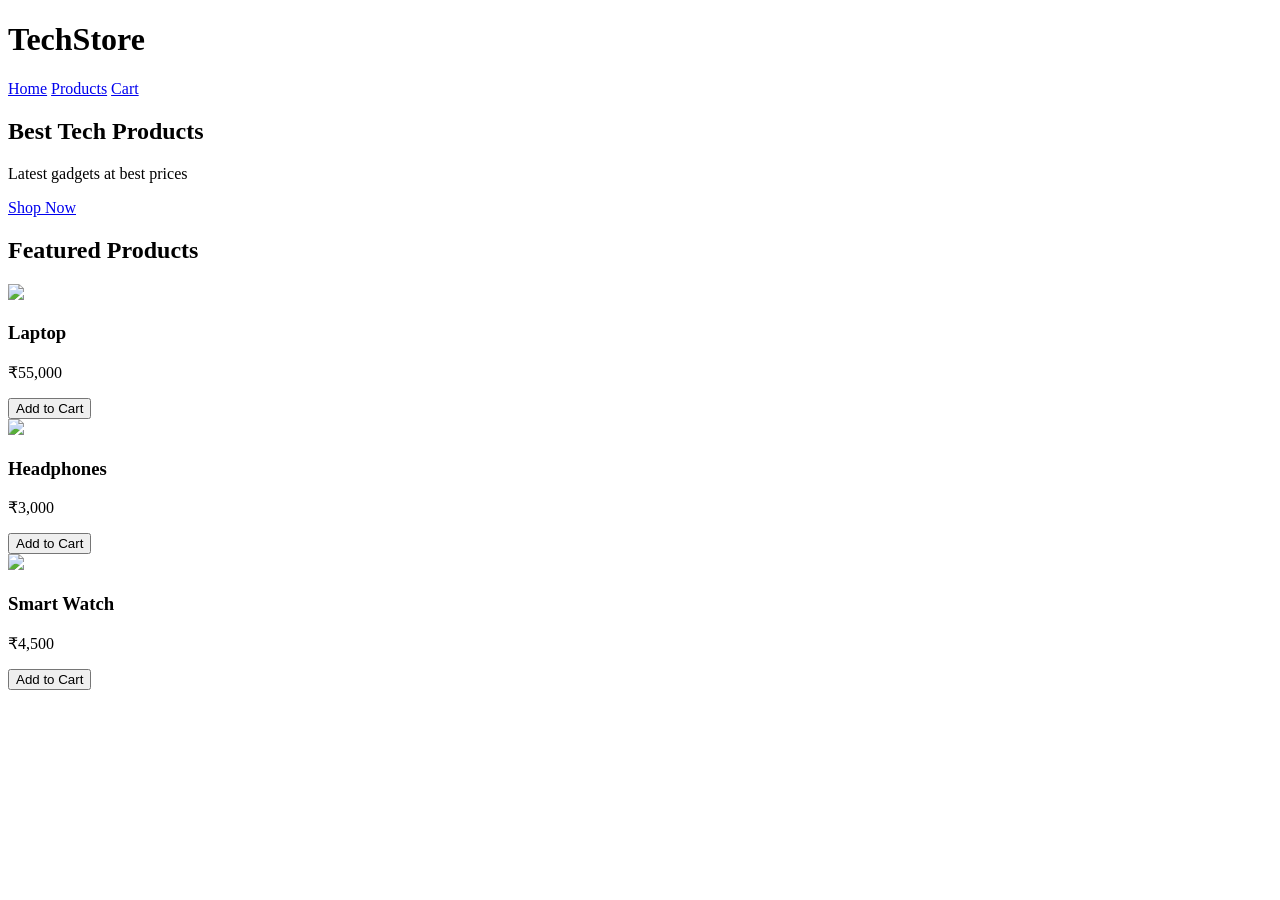
==== index.html @ 3a35f3f6 "Update store name and product buttons in index.html" ====
<!DOCTYPE html>
<html>
<head>
<title>TechStore</title>
<link rel="stylesheet" href="css/style.css">
</head>

<body>

<header>
<h1>TechStore</h1>

<nav>
<a href="index.html">Home</a>
<a href="products.html">Products</a>
<a href="cart.html">Cart</a>
</nav>
</header>

<section class="hero">
<h2>Best Tech Products</h2>
<p>Latest gadgets at best prices</p>
<a href="products.html" class="btn">Shop Now</a>
</section>

<section class="featured">

<h2>Featured Products</h2>

<div class="product-grid">

<div class="product">
<img src="images/laptop.jpg">
<h3>Laptop</h3>
<p>₹55,000</p>
<button onclick="addToCart(1)">Add to Cart</button>
</div>

<div class="product">
<img src="images/headphones.jpg">
<h3>Headphones</h3>
<p>₹3,000</p>
<button onclick="addToCart(2)">Add to Cart</button>
</div>

<div class="product">
<img src="images/watch.jpg">
<h3>Smart Watch</h3>
<p>₹4,500</p>
<button onclick="addToCart(3)">Add to Cart</button>
</div>

</div>

</section>

<script src="js/products.js"></script>
<script src="js/cart.js"></script>

</body>
</html>
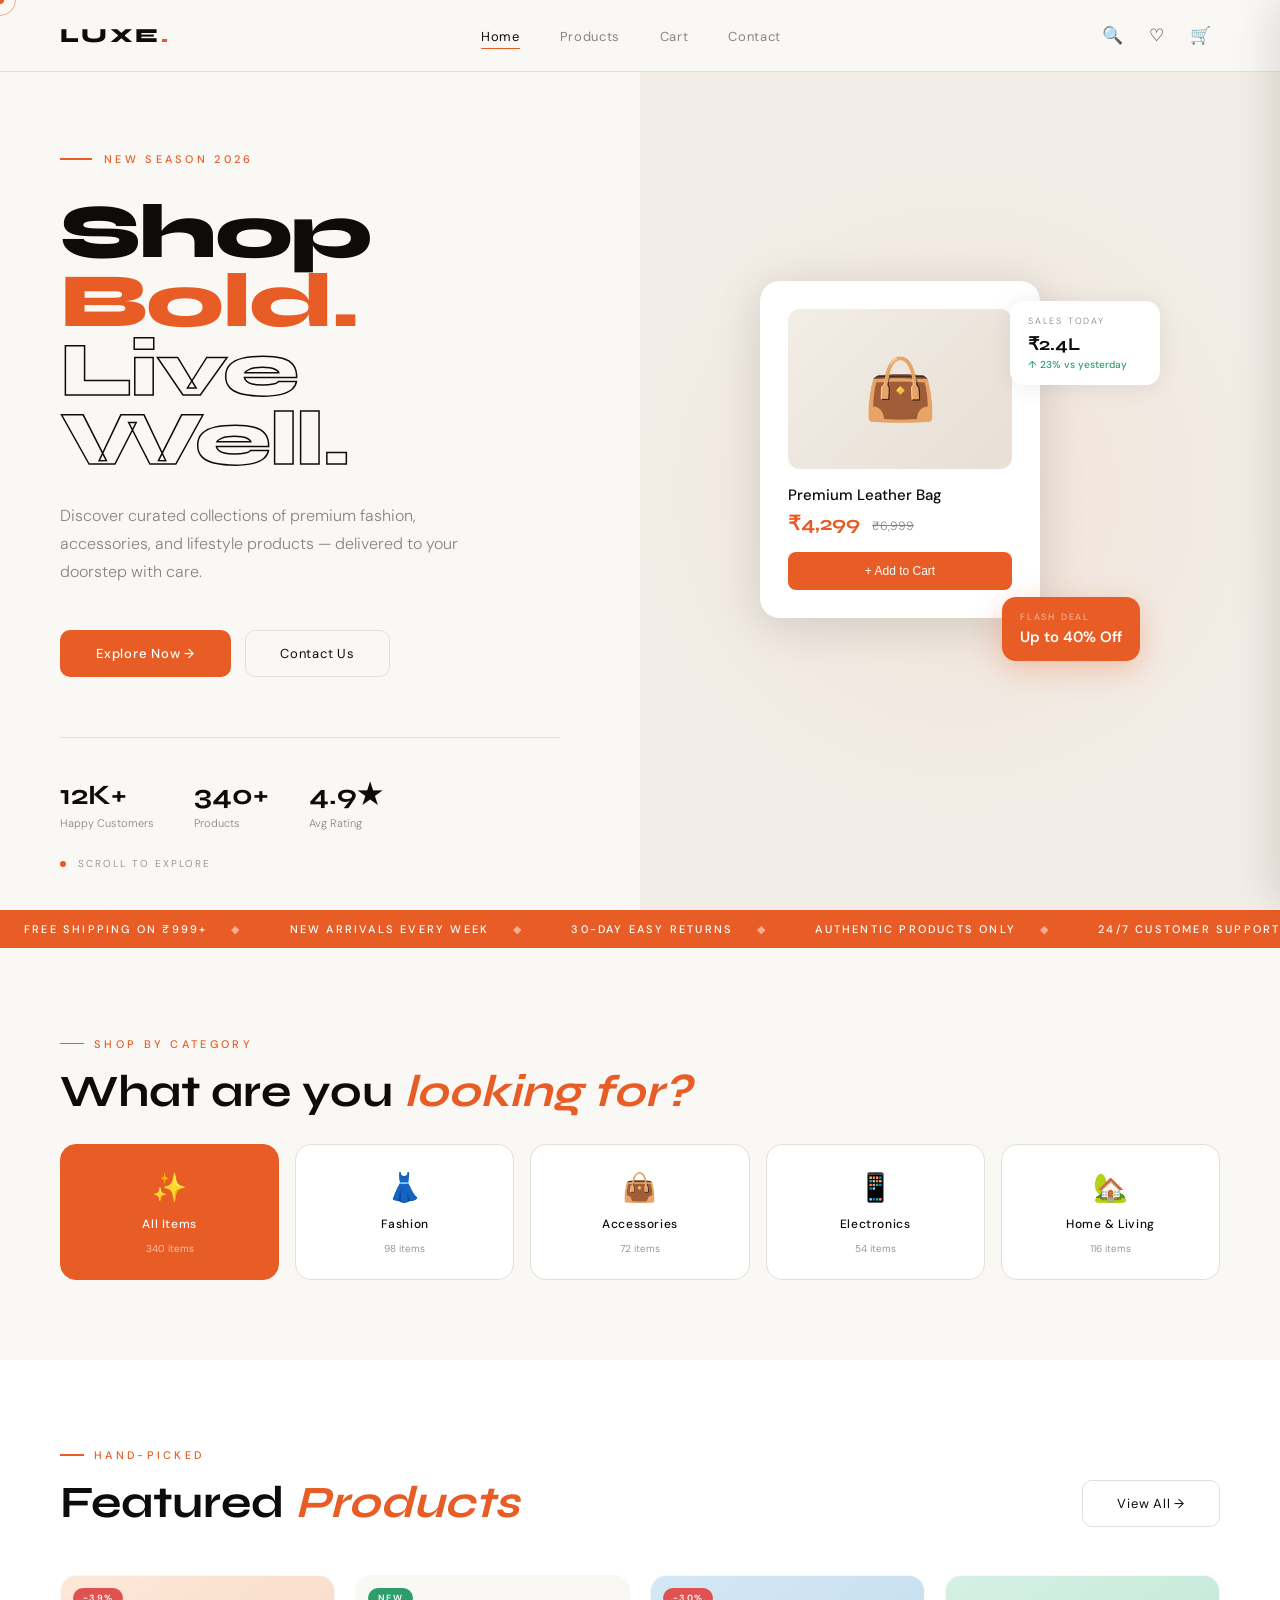
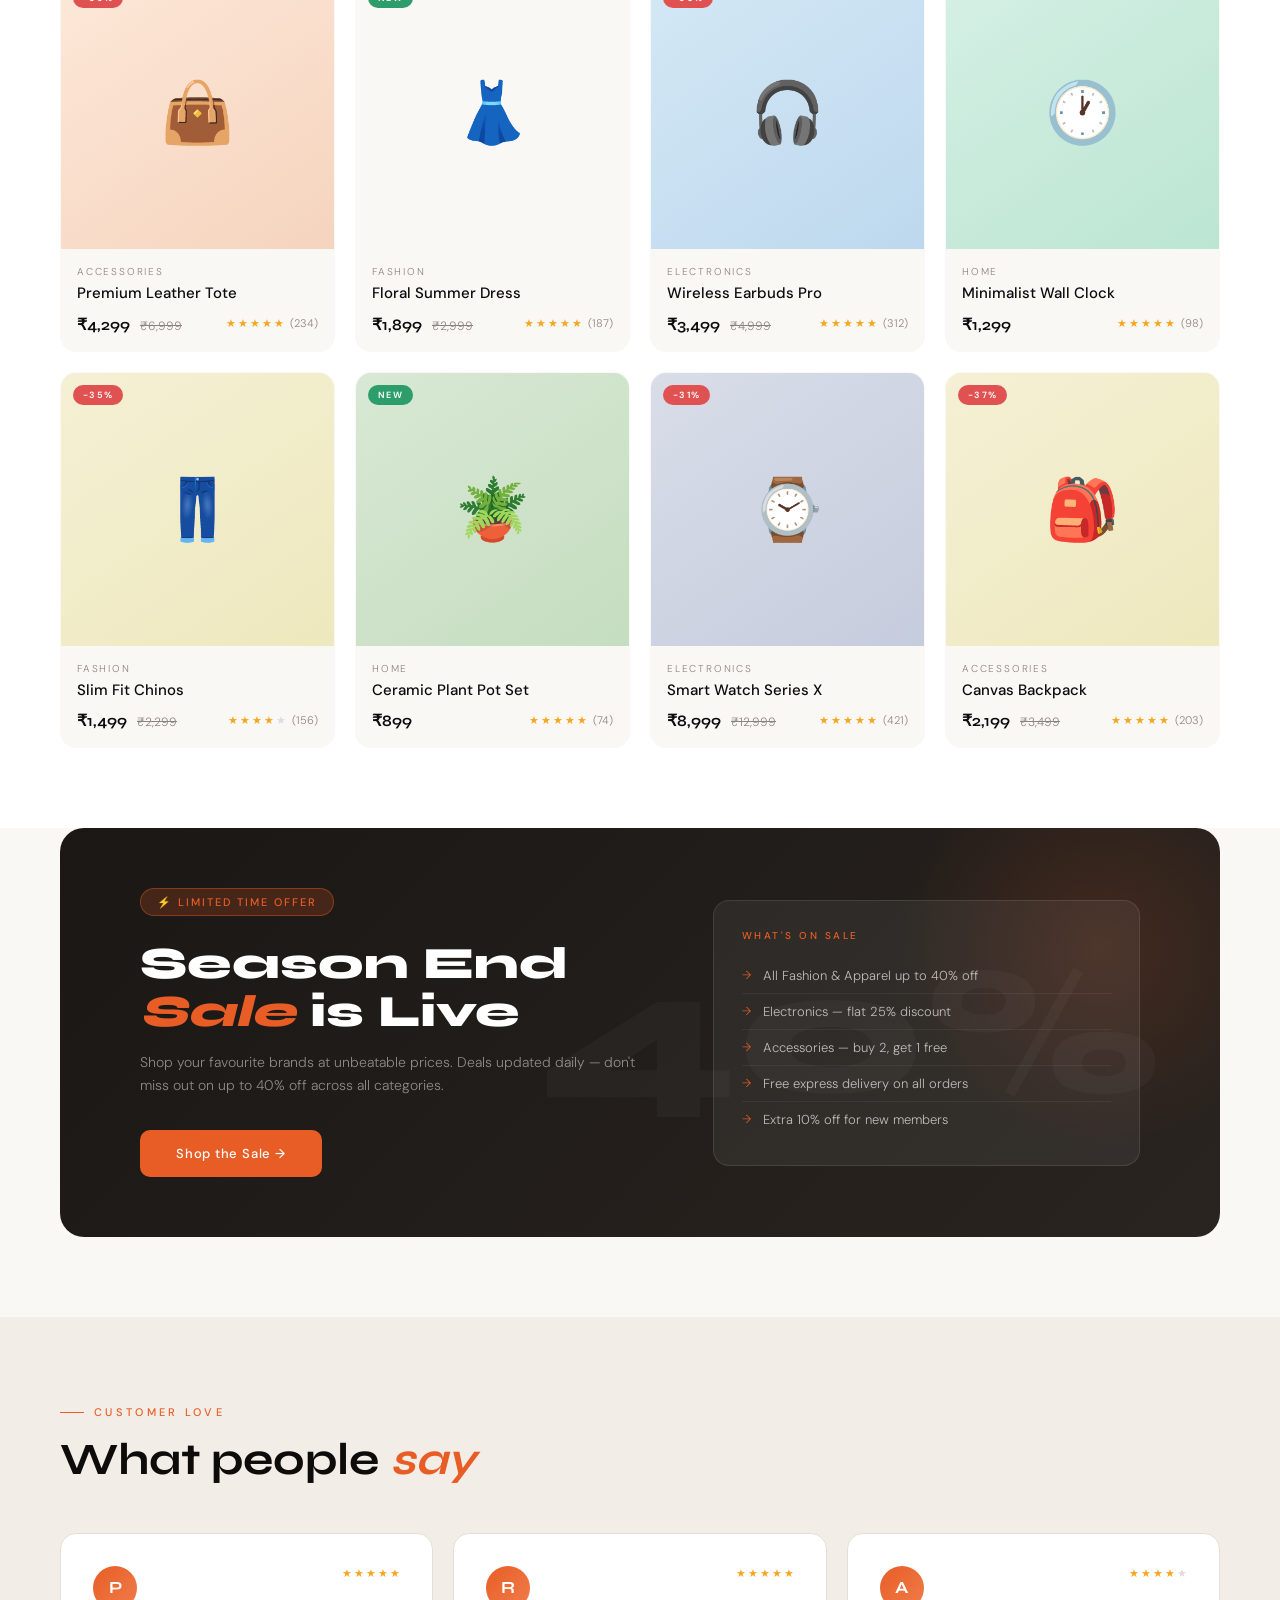
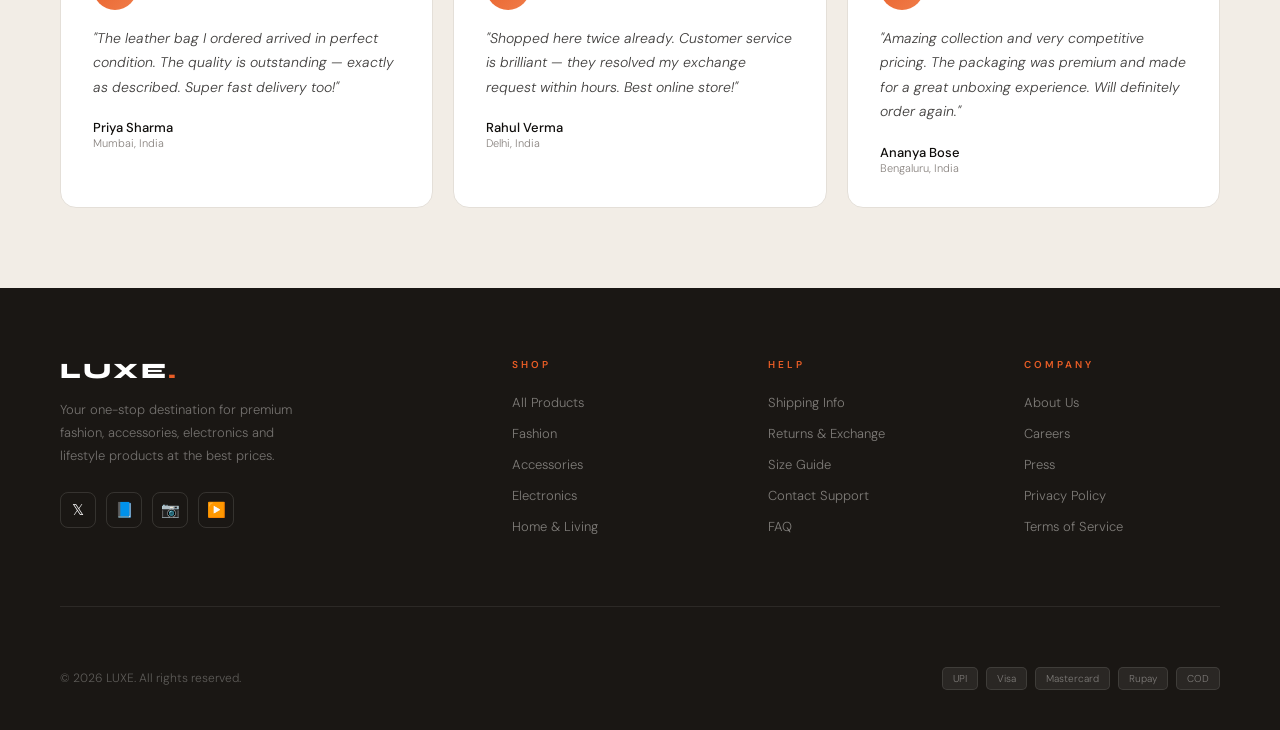
==== commit dcd3af69: "Update print statement from 'Hello' to 'Goodbye'" ====
--- a/index.html
+++ b/index.html
@@ -1,61 +1,1476 @@
 <!DOCTYPE html>
-<html>
+<html lang="en">
 <head>
-<title>TechStore</title>
-<link rel="stylesheet" href="css/style.css">
+<meta charset="UTF-8"/>
+<meta name="viewport" content="width=device-width,initial-scale=1.0"/>
+<title>LUXE STORE</title>
+<link href="https://fonts.googleapis.com/css2?family=Syne:wght@400;600;700;800&family=DM+Sans:ital,wght@0,300;0,400;0,500;1,300&display=swap" rel="stylesheet"/>
+<style>
+/* ════════════════════════════════════════
+   ROOT & RESET
+════════════════════════════════════════ */
+*,*::before,*::after{box-sizing:border-box;margin:0;padding:0}
+:root{
+  --ink:#0e0c0a;
+  --paper:#faf8f5;
+  --warm:#f2ede6;
+  --accent:#e85d26;
+  --accent2:#f07d4a;
+  --muted:#8a8480;
+  --border:#e4dfd8;
+  --white:#ffffff;
+  --dark:#1a1714;
+  --success:#2d9e6b;
+  --card:#ffffff;
+  --shadow:0 2px 24px rgba(14,12,10,.08);
+  --shadow-lg:0 8px 48px rgba(14,12,10,.14);
+}
+html{scroll-behavior:smooth}
+body{background:var(--paper);color:var(--ink);font-family:'DM Sans',sans-serif;font-weight:300;overflow-x:hidden;cursor:none;min-height:100vh}
+
+/* ── CURSOR ── */
+#cur,#curR{position:fixed;border-radius:50%;pointer-events:none;z-index:9999;transform:translate(-50%,-50%);transition:transform .1s}
+#cur{width:8px;height:8px;background:var(--accent)}
+#curR{width:32px;height:32px;border:1.5px solid rgba(232,93,38,.5);transition:all .18s ease}
+body:has(a:hover) #curR,body:has(button:hover) #curR,body:has(label:hover) #curR{transform:translate(-50%,-50%) scale(2);border-color:var(--accent);background:rgba(232,93,38,.06)}
+
+/* ── PAGE SYSTEM ── */
+.page{display:none;animation:pageIn .45s cubic-bezier(.23,1,.32,1)}
+.page.active{display:block}
+@keyframes pageIn{from{opacity:0;transform:translateY(18px)}to{opacity:1;transform:translateY(0)}}
+
+/* ════════════════════════════════════════
+   NAVIGATION
+════════════════════════════════════════ */
+nav{
+  position:fixed;top:0;left:0;right:0;z-index:500;height:72px;
+  display:flex;align-items:center;justify-content:space-between;
+  padding:0 60px;background:rgba(250,248,245,.92);
+  backdrop-filter:blur(20px);-webkit-backdrop-filter:blur(20px);
+  border-bottom:1px solid var(--border);transition:all .3s;
+}
+nav.solid{background:rgba(250,248,245,.99);box-shadow:var(--shadow)}
+.nav-logo{font-family:'Syne',sans-serif;font-size:20px;font-weight:800;letter-spacing:.12em;color:var(--ink);cursor:none;text-decoration:none}
+.nav-logo span{color:var(--accent)}
+.nav-links{display:flex;gap:0;list-style:none}
+.nav-links a{
+  padding:8px 20px;font-size:13px;font-weight:400;letter-spacing:.05em;
+  color:var(--muted);text-decoration:none;cursor:none;
+  transition:color .25s;position:relative;
+}
+.nav-links a::after{content:'';position:absolute;bottom:4px;left:20px;right:20px;height:1.5px;background:var(--accent);transform:scaleX(0);transform-origin:left;transition:transform .25s}
+.nav-links a:hover,.nav-links a.active{color:var(--ink)}
+.nav-links a:hover::after,.nav-links a.active::after{transform:scaleX(1)}
+.nav-right{display:flex;align-items:center;gap:4px}
+.icon-btn{background:none;border:none;cursor:none;width:40px;height:40px;border-radius:10px;display:flex;align-items:center;justify-content:center;font-size:17px;color:var(--ink);transition:background .2s;position:relative}
+.icon-btn:hover{background:var(--warm)}
+.cart-dot{position:absolute;top:6px;right:6px;width:8px;height:8px;background:var(--accent);border-radius:50%;font-size:0;transition:transform .3s}
+.cart-dot.has-items{transform:scale(1)}
+.cart-dot:not(.has-items){transform:scale(0)}
+
+/* ════════════════════════════════════════
+   CART SIDEBAR
+════════════════════════════════════════ */
+.cart-veil{position:fixed;inset:0;background:rgba(14,12,10,.5);z-index:600;opacity:0;pointer-events:none;transition:opacity .35s;backdrop-filter:blur(3px)}
+.cart-veil.on{opacity:1;pointer-events:all}
+.cart-panel{
+  position:fixed;top:0;right:0;bottom:0;width:420px;
+  background:var(--white);z-index:601;
+  transform:translateX(100%);transition:transform .4s cubic-bezier(.23,1,.32,1);
+  display:flex;flex-direction:column;box-shadow:-8px 0 40px rgba(14,12,10,.12);
+}
+.cart-panel.on{transform:translateX(0)}
+.cart-top{padding:28px 32px;border-bottom:1px solid var(--border);display:flex;justify-content:space-between;align-items:center}
+.cart-title{font-family:'Syne',sans-serif;font-size:18px;font-weight:700}
+.cart-close{background:none;border:none;font-size:20px;cursor:none;color:var(--muted);transition:color .2s;width:36px;height:36px;display:flex;align-items:center;justify-content:center;border-radius:8px}
+.cart-close:hover{color:var(--ink);background:var(--warm)}
+.cart-items{flex:1;overflow-y:auto;padding:24px 32px}
+.cart-empty-state{display:flex;flex-direction:column;align-items:center;justify-content:center;height:200px;color:var(--muted);gap:12px}
+.cart-empty-icon{font-size:40px;opacity:.4}
+.cart-empty-txt{font-size:14px}
+.ci{display:flex;gap:14px;margin-bottom:20px;padding-bottom:20px;border-bottom:1px solid var(--border)}
+.ci:last-child{border-bottom:none}
+.ci-img{width:70px;height:80px;background:var(--warm);border-radius:8px;display:flex;align-items:center;justify-content:center;font-size:26px;flex-shrink:0}
+.ci-body{flex:1;min-width:0}
+.ci-name{font-size:14px;font-weight:500;margin-bottom:4px;white-space:nowrap;overflow:hidden;text-overflow:ellipsis}
+.ci-variant{font-size:11px;color:var(--muted);margin-bottom:10px}
+.ci-row{display:flex;justify-content:space-between;align-items:center}
+.ci-price{font-size:14px;font-weight:600;color:var(--accent)}
+.qty-ctrl{display:flex;align-items:center;gap:0;border:1px solid var(--border);border-radius:6px;overflow:hidden}
+.qty-btn{background:none;border:none;width:28px;height:28px;display:flex;align-items:center;justify-content:center;cursor:none;font-size:14px;color:var(--ink);transition:background .2s}
+.qty-btn:hover{background:var(--warm)}
+.qty-num{font-size:13px;font-weight:500;min-width:24px;text-align:center;padding:0 4px}
+.ci-del{background:none;border:none;cursor:none;font-size:14px;color:var(--muted);transition:color .2s;padding:4px}
+.ci-del:hover{color:#e05252}
+.cart-bot{padding:24px 32px;border-top:1px solid var(--border)}
+.cart-subtotal{display:flex;justify-content:space-between;margin-bottom:8px;font-size:13px;color:var(--muted)}
+.cart-total-row{display:flex;justify-content:space-between;margin-bottom:20px;font-size:16px;font-weight:600}
+.cart-total-row span:last-child{color:var(--accent)}
+.btn-checkout{width:100%;background:var(--accent);color:var(--white);border:none;padding:16px;font-family:'DM Sans',sans-serif;font-size:13px;font-weight:500;letter-spacing:.08em;cursor:none;border-radius:10px;transition:all .3s;display:flex;align-items:center;justify-content:center;gap:8px}
+.btn-checkout:hover{background:#d44e1e;transform:translateY(-2px);box-shadow:0 8px 24px rgba(232,93,38,.3)}
+.btn-continue{width:100%;background:none;border:1px solid var(--border);color:var(--ink);padding:13px;font-family:'DM Sans',sans-serif;font-size:13px;cursor:none;border-radius:10px;transition:all .3s;margin-top:10px}
+.btn-continue:hover{border-color:var(--accent);color:var(--accent)}
+
+/* ════════════════════════════════════════
+   TOAST
+════════════════════════════════════════ */
+.toast{
+  position:fixed;bottom:32px;left:50%;transform:translateX(-50%) translateY(20px);
+  background:var(--dark);color:var(--white);padding:14px 28px;border-radius:100px;
+  font-size:13px;font-weight:400;letter-spacing:.03em;
+  opacity:0;z-index:800;pointer-events:none;transition:all .35s cubic-bezier(.23,1,.32,1);
+  white-space:nowrap;box-shadow:0 8px 30px rgba(14,12,10,.25);display:flex;align-items:center;gap:8px;
+}
+.toast.show{opacity:1;transform:translateX(-50%) translateY(0)}
+.toast-icon{font-size:16px}
+
+/* ════════════════════════════════════════
+   SHARED UTILITIES
+════════════════════════════════════════ */
+.container{max-width:1280px;margin:0 auto;padding:0 60px}
+.btn-primary{display:inline-flex;align-items:center;gap:8px;background:var(--accent);color:var(--white);border:none;padding:15px 36px;font-family:'DM Sans',sans-serif;font-size:13px;font-weight:500;letter-spacing:.06em;cursor:none;border-radius:10px;transition:all .3s;text-decoration:none}
+.btn-primary:hover{background:#d44e1e;transform:translateY(-2px);box-shadow:0 8px 28px rgba(232,93,38,.3)}
+.btn-secondary{display:inline-flex;align-items:center;gap:8px;background:none;border:1.5px solid var(--border);color:var(--ink);padding:14px 34px;font-family:'DM Sans',sans-serif;font-size:13px;font-weight:400;letter-spacing:.06em;cursor:none;border-radius:10px;transition:all .3s;text-decoration:none}
+.btn-secondary:hover{border-color:var(--accent);color:var(--accent)}
+.section-label{display:inline-flex;align-items:center;gap:10px;font-size:11px;letter-spacing:.3em;text-transform:uppercase;color:var(--accent);font-weight:500;margin-bottom:16px}
+.section-label::before{content:'';width:24px;height:1.5px;background:var(--accent)}
+.section-title{font-family:'Syne',sans-serif;font-size:clamp(32px,3.5vw,52px);font-weight:700;line-height:1.1;color:var(--ink)}
+.section-title em{font-style:italic;color:var(--accent)}
+.reveal{opacity:0;transform:translateY(24px);transition:opacity .65s ease,transform .65s ease}
+.reveal.on{opacity:1;transform:translateY(0)}
+.tag{display:inline-block;background:var(--accent);color:var(--white);font-size:9px;font-weight:600;letter-spacing:.15em;text-transform:uppercase;padding:4px 10px;border-radius:100px}
+.tag.sale{background:#e05252}
+.tag.new{background:var(--success)}
+.rating{display:flex;gap:2px;align-items:center}
+.star{font-size:11px;color:#f5a623}
+.star.e{color:#ddd}
+.star-count{font-size:11px;color:var(--muted);margin-left:4px}
+
+/* ════════════════════════════════════════
+   ██  HOME PAGE
+════════════════════════════════════════ */
+/* HERO */
+.hero{
+  min-height:100vh;display:grid;grid-template-columns:1fr 1fr;
+  padding-top:72px;overflow:hidden;position:relative;
+}
+.hero-left{
+  display:flex;flex-direction:column;justify-content:center;
+  padding:80px 80px 80px 60px;background:var(--paper);
+}
+.hero-eyebrow{display:flex;align-items:center;gap:12px;font-size:11px;letter-spacing:.3em;text-transform:uppercase;color:var(--accent);font-weight:500;margin-bottom:32px;animation:fadeUp .7s ease .2s both}
+.hero-eyebrow-line{width:32px;height:1.5px;background:var(--accent)}
+.hero-h1{font-family:'Syne',sans-serif;font-size:clamp(56px,6vw,92px);font-weight:800;line-height:.9;letter-spacing:-.02em;margin-bottom:28px;animation:fadeUp .8s ease .4s both}
+.hero-h1 .outline{-webkit-text-stroke:1.5px var(--ink);color:transparent}
+.hero-h1 .accent{color:var(--accent)}
+.hero-p{font-size:16px;line-height:1.75;color:var(--muted);max-width:420px;margin-bottom:44px;animation:fadeUp .8s ease .6s both}
+.hero-btns{display:flex;gap:14px;animation:fadeUp .8s ease .8s both}
+.hero-stats{display:flex;gap:40px;margin-top:60px;padding-top:40px;border-top:1px solid var(--border);animation:fadeUp .8s ease 1s both}
+.hs-num{font-family:'Syne',sans-serif;font-size:28px;font-weight:700;color:var(--ink)}
+.hs-label{font-size:11px;color:var(--muted);margin-top:4px}
+
+.hero-right{background:var(--warm);position:relative;overflow:hidden;display:flex;align-items:center;justify-content:center}
+.hero-bg-shape{position:absolute;width:700px;height:700px;border-radius:50%;background:radial-gradient(circle,rgba(232,93,38,.07),transparent 65%);top:50%;left:50%;transform:translate(-50%,-50%)}
+.hero-product-display{position:relative;width:440px;height:500px}
+.hero-main-card{
+  position:absolute;top:40px;left:20px;width:280px;
+  background:var(--white);border-radius:20px;padding:28px;
+  box-shadow:var(--shadow-lg);animation:heroCardIn .9s ease .3s both;
+}
+@keyframes heroCardIn{from{opacity:0;transform:translateY(30px) rotate(-3deg)}to{opacity:1;transform:translateY(0) rotate(0deg)}}
+.hero-card-img{width:100%;height:160px;background:linear-gradient(135deg,#f2ede6,#e8dfd5);border-radius:12px;display:flex;align-items:center;justify-content:center;font-size:60px;margin-bottom:16px}
+.hero-card-name{font-size:15px;font-weight:500;margin-bottom:6px}
+.hero-card-price{font-size:20px;font-weight:700;color:var(--accent);font-family:'Syne',sans-serif}
+.hero-card-old{font-size:12px;color:var(--muted);text-decoration:line-through;margin-left:8px}
+.hero-add-btn{width:100%;margin-top:16px;background:var(--accent);color:var(--white);border:none;padding:12px;border-radius:8px;font-size:12px;font-weight:500;cursor:none;transition:all .3s}
+.hero-add-btn:hover{background:#d44e1e}
+.hero-float-1{
+  position:absolute;right:20px;top:60px;
+  background:var(--white);border-radius:14px;padding:14px 18px;
+  box-shadow:var(--shadow);min-width:150px;
+  animation:heroFloat1In .9s ease .6s both;
+}
+@keyframes heroFloat1In{from{opacity:0;transform:translateX(20px)}to{opacity:1;transform:translateX(0)}}
+.hf-label{font-size:9px;letter-spacing:.2em;text-transform:uppercase;color:var(--muted);margin-bottom:6px}
+.hf-val{font-family:'Syne',sans-serif;font-size:18px;font-weight:700;color:var(--ink)}
+.hf-sub{font-size:10px;color:var(--success);margin-top:3px;font-weight:500}
+.hero-float-2{
+  position:absolute;right:40px;bottom:80px;
+  background:var(--accent);border-radius:14px;padding:14px 18px;
+  box-shadow:0 8px 30px rgba(232,93,38,.3);
+  animation:heroFloat2In .9s ease .9s both;
+}
+@keyframes heroFloat2In{from{opacity:0;transform:translateY(20px)}to{opacity:1;transform:translateY(0)}}
+.hf2-label{font-size:9px;letter-spacing:.2em;text-transform:uppercase;color:rgba(255,255,255,.7);margin-bottom:4px}
+.hf2-val{font-size:15px;font-weight:600;color:var(--white)}
+.hero-scroll-hint{position:absolute;bottom:40px;left:60px;display:flex;align-items:center;gap:12px;font-size:10px;letter-spacing:.2em;text-transform:uppercase;color:var(--muted);animation:fadeUp .8s ease 1.2s both}
+.scroll-dot{width:6px;height:6px;background:var(--accent);border-radius:50%;animation:blink 1.6s ease infinite}
+@keyframes blink{0%,100%{opacity:1}50%{opacity:.3}}
+@keyframes fadeUp{from{opacity:0;transform:translateY(20px)}to{opacity:1;transform:translateY(0)}}
+
+/* TICKER */
+.ticker-bar{background:var(--accent);color:var(--white);padding:12px 0;overflow:hidden}
+.ticker-inner{display:flex;animation:tickerMove 20s linear infinite;white-space:nowrap}
+.ticker-item{display:flex;align-items:center;gap:24px;padding:0 24px;font-size:11px;letter-spacing:.2em;text-transform:uppercase;font-weight:500;flex-shrink:0}
+.ticker-sep{opacity:.5}
+@keyframes tickerMove{from{transform:translateX(0)}to{transform:translateX(-50%)}}
+
+/* CATEGORIES STRIP */
+.cats-section{padding:80px 0}
+.cats-scroll{display:grid;grid-template-columns:repeat(5,1fr);gap:16px;padding:0 60px}
+.cat-pill{
+  background:var(--white);border:1px solid var(--border);border-radius:16px;
+  padding:24px 20px;text-align:center;cursor:none;transition:all .3s;
+  display:flex;flex-direction:column;align-items:center;gap:10px;
+}
+.cat-pill:hover{border-color:var(--accent);box-shadow:var(--shadow);transform:translateY(-4px)}
+.cat-pill.active{background:var(--accent);border-color:var(--accent);color:var(--white)}
+.cat-icon{font-size:28px}
+.cat-name{font-size:12px;font-weight:500;letter-spacing:.05em}
+.cat-count{font-size:10px;color:var(--muted)}
+.cat-pill.active .cat-count{color:rgba(255,255,255,.75)}
+
+/* FEATURED PRODUCTS */
+.products-section{padding:80px 60px;background:var(--white)}
+.products-header{display:flex;justify-content:space-between;align-items:flex-end;margin-bottom:48px}
+.product-grid{display:grid;grid-template-columns:repeat(4,1fr);gap:20px}
+.prod-card{
+  background:var(--paper);border-radius:16px;overflow:hidden;
+  transition:all .35s cubic-bezier(.23,1,.32,1);cursor:none;
+  border:1px solid transparent;
+}
+.prod-card:hover{transform:translateY(-6px);box-shadow:var(--shadow-lg);border-color:var(--border)}
+.prod-img{position:relative;padding-top:100%;overflow:hidden}
+.prod-img-bg{position:absolute;inset:0;display:flex;align-items:center;justify-content:center;font-size:60px;transition:transform .5s ease}
+.prod-card:hover .prod-img-bg{transform:scale(1.06)}
+.bg-peach{background:linear-gradient(145deg,#fde8d8,#f5d4be)}
+.bg-mint{background:linear-gradient(145deg,#d4f0e4,#bce5d2)}
+.bg-sky{background:linear-gradient(145deg,#d4e8f5,#bdd8ee)}
+.bg-lav{background:linear-gradient(145deg,#e8d4f5,#d8beed)}
+.bg-sun{background:linear-gradient(145deg,#f5f0d4,#eee8be)}
+.bg-rose{background:linear-gradient(145deg,#f5d4d4,#eebeb)}
+.bg-sage{background:linear-gradient(145deg,#d8e8d4,#c5ddc0)}
+.bg-slate{background:linear-gradient(145deg,#d8dde8,#c5ccdd)}
+.prod-badges{position:absolute;top:12px;left:12px;display:flex;flex-direction:column;gap:6px}
+.prod-actions{position:absolute;top:12px;right:12px;display:flex;flex-direction:column;gap:8px;opacity:0;transform:translateX(8px);transition:all .3s}
+.prod-card:hover .prod-actions{opacity:1;transform:translateX(0)}
+.prod-action-btn{width:34px;height:34px;background:var(--white);border:none;border-radius:8px;display:flex;align-items:center;justify-content:center;font-size:14px;cursor:none;transition:all .2s;box-shadow:var(--shadow)}
+.prod-action-btn:hover{background:var(--accent);color:var(--white)}
+.prod-info{padding:16px}
+.prod-cat{font-size:10px;letter-spacing:.18em;text-transform:uppercase;color:var(--muted);margin-bottom:6px}
+.prod-name{font-size:15px;font-weight:500;margin-bottom:10px;line-height:1.3}
+.prod-bottom{display:flex;justify-content:space-between;align-items:center}
+.prod-price-block .price{font-size:16px;font-weight:600;color:var(--ink);font-family:'Syne',sans-serif}
+.prod-price-block .old-price{font-size:12px;color:var(--muted);text-decoration:line-through;margin-left:6px}
+.add-cart-btn{background:var(--ink);color:var(--white);border:none;width:34px;height:34px;border-radius:8px;font-size:16px;cursor:none;transition:all .3s;display:flex;align-items:center;justify-content:center}
+.add-cart-btn:hover{background:var(--accent);transform:scale(1.1)}
+
+/* PROMO BANNER */
+.promo-banner{
+  margin:0 60px 80px;border-radius:24px;
+  background:linear-gradient(135deg,var(--dark) 0%,#2a2420 100%);
+  padding:60px 80px;display:grid;grid-template-columns:1.2fr 1fr;gap:60px;align-items:center;
+  position:relative;overflow:hidden;
+}
+.promo-banner::before{content:'';position:absolute;right:-80px;top:-80px;width:400px;height:400px;border-radius:50%;background:radial-gradient(circle,rgba(232,93,38,.15),transparent 70%)}
+.promo-left{position:relative;z-index:2}
+.promo-chip{display:inline-flex;align-items:center;gap:8px;background:rgba(232,93,38,.2);border:1px solid rgba(232,93,38,.4);border-radius:100px;padding:6px 16px;font-size:11px;letter-spacing:.18em;text-transform:uppercase;color:var(--accent);font-weight:500;margin-bottom:24px}
+.promo-h2{font-family:'Syne',sans-serif;font-size:clamp(32px,3.5vw,52px);font-weight:800;line-height:1.05;color:var(--white);margin-bottom:16px}
+.promo-h2 em{font-style:italic;color:var(--accent)}
+.promo-p{font-size:14px;color:rgba(250,248,245,.5);line-height:1.7;margin-bottom:32px}
+.promo-right{position:relative;z-index:2}
+.promo-offer-box{background:rgba(250,248,245,.06);border:1px solid rgba(250,248,245,.1);border-radius:16px;padding:28px}
+.promo-offer-title{font-size:10px;letter-spacing:.25em;text-transform:uppercase;color:var(--accent);margin-bottom:16px;font-weight:500}
+.promo-offer-list{list-style:none}
+.promo-offer-list li{display:flex;align-items:center;gap:12px;font-size:13px;color:rgba(250,248,245,.7);padding:9px 0;border-bottom:1px solid rgba(250,248,245,.06)}
+.promo-offer-list li:last-child{border-bottom:none}
+.promo-offer-list li::before{content:'→';color:var(--accent);font-size:12px}
+.promo-num{position:absolute;right:60px;top:50%;transform:translateY(-50%);font-family:'Syne',sans-serif;font-size:180px;font-weight:800;color:rgba(250,248,245,.03);line-height:1;pointer-events:none}
+
+/* TESTIMONIALS */
+.testi-section{padding:80px 60px;background:var(--warm)}
+.testi-grid{display:grid;grid-template-columns:repeat(3,1fr);gap:20px;margin-top:48px}
+.testi-card{background:var(--white);border-radius:16px;padding:32px;border:1px solid var(--border)}
+.testi-top{display:flex;justify-content:space-between;align-items:flex-start;margin-bottom:16px}
+.testi-av{width:44px;height:44px;border-radius:50%;background:linear-gradient(135deg,var(--accent),var(--accent2));display:flex;align-items:center;justify-content:center;font-family:'Syne',sans-serif;font-size:17px;font-weight:700;color:var(--white)}
+.testi-text{font-size:14px;line-height:1.75;color:var(--ink);font-style:italic;margin-bottom:20px;opacity:.8}
+.testi-author{font-size:13px;font-weight:500}
+.testi-loc{font-size:11px;color:var(--muted)}
+
+/* ════════════════════════════════════════
+   ██  PRODUCTS PAGE
+════════════════════════════════════════ */
+.products-page{padding-top:72px;min-height:100vh}
+.products-page-hero{background:var(--dark);padding:60px 60px 50px;color:var(--white)}
+.products-page-hero h1{font-family:'Syne',sans-serif;font-size:clamp(36px,4vw,60px);font-weight:800;margin-bottom:12px}
+.products-page-hero p{font-size:15px;color:rgba(250,248,245,.5);max-width:500px}
+.products-layout{display:grid;grid-template-columns:260px 1fr;gap:32px;padding:40px 60px 80px;align-items:start}
+
+/* FILTER SIDEBAR */
+.filter-sidebar{background:var(--white);border-radius:16px;padding:28px;border:1px solid var(--border);position:sticky;top:90px}
+.filter-title{font-family:'Syne',sans-serif;font-size:16px;font-weight:700;margin-bottom:24px;display:flex;justify-content:space-between;align-items:center}
+.filter-clear{font-size:11px;color:var(--accent);cursor:none;background:none;border:none;font-family:'DM Sans',sans-serif;font-weight:500;letter-spacing:.05em}
+.filter-group{margin-bottom:28px}
+.filter-group-title{font-size:11px;letter-spacing:.2em;text-transform:uppercase;color:var(--muted);font-weight:500;margin-bottom:14px}
+.filter-option{display:flex;align-items:center;gap:10px;margin-bottom:10px;cursor:none}
+.filter-option input[type=checkbox]{width:16px;height:16px;accent-color:var(--accent);cursor:none}
+.filter-option label{font-size:13px;cursor:none;transition:color .2s}
+.filter-option:hover label{color:var(--accent)}
+.price-range{width:100%;accent-color:var(--accent);cursor:none}
+.price-labels{display:flex;justify-content:space-between;font-size:12px;color:var(--muted);margin-top:8px}
+.sort-select{width:100%;padding:10px 14px;border:1px solid var(--border);border-radius:8px;font-family:'DM Sans',sans-serif;font-size:13px;background:var(--paper);color:var(--ink);cursor:none;outline:none;transition:border-color .2s}
+.sort-select:focus{border-color:var(--accent)}
+.color-swatches{display:flex;flex-wrap:wrap;gap:8px}
+.swatch{width:24px;height:24px;border-radius:50%;cursor:none;border:2px solid transparent;transition:all .2s}
+.swatch:hover,.swatch.active{border-color:var(--ink);transform:scale(1.15)}
+
+/* PRODUCTS MAIN */
+.products-toolbar{display:flex;justify-content:space-between;align-items:center;margin-bottom:24px}
+.products-count{font-size:13px;color:var(--muted)}
+.view-toggle{display:flex;gap:4px}
+.view-btn{background:none;border:1px solid var(--border);padding:8px 12px;border-radius:7px;cursor:none;font-size:14px;transition:all .2s}
+.view-btn.active,.view-btn:hover{background:var(--accent);border-color:var(--accent);color:var(--white)}
+.all-products-grid{display:grid;grid-template-columns:repeat(3,1fr);gap:20px}
+.all-products-grid.list-view{grid-template-columns:1fr}
+.all-products-grid.list-view .prod-card{display:grid;grid-template-columns:200px 1fr}
+.all-products-grid.list-view .prod-img{padding-top:0;height:200px}
+.all-products-grid.list-view .prod-info{padding:20px 24px;display:flex;flex-direction:column;justify-content:center}
+.all-products-grid.list-view .prod-name{font-size:18px}
+.pagination{display:flex;gap:8px;justify-content:center;margin-top:40px;align-items:center}
+.page-btn{width:36px;height:36px;border:1px solid var(--border);background:none;border-radius:8px;cursor:none;font-size:13px;transition:all .2s;display:flex;align-items:center;justify-content:center}
+.page-btn.active,.page-btn:hover{background:var(--accent);border-color:var(--accent);color:var(--white)}
+
+/* ════════════════════════════════════════
+   ██  PRODUCT DETAIL PAGE
+════════════════════════════════════════ */
+.detail-page{padding-top:72px;min-height:100vh;padding-bottom:80px}
+.breadcrumb{display:flex;align-items:center;gap:8px;padding:24px 60px;font-size:12px;color:var(--muted)}
+.breadcrumb a{color:var(--muted);text-decoration:none;cursor:none;transition:color .2s}
+.breadcrumb a:hover{color:var(--accent)}
+.breadcrumb-sep{color:var(--border)}
+.detail-grid{display:grid;grid-template-columns:1fr 1fr;gap:60px;padding:0 60px;align-items:start}
+.detail-images{position:sticky;top:90px}
+.detail-main-img{background:var(--warm);border-radius:20px;height:480px;display:flex;align-items:center;justify-content:center;font-size:100px;margin-bottom:16px;transition:background .3s}
+.detail-thumbs{display:grid;grid-template-columns:repeat(4,1fr);gap:10px}
+.detail-thumb{background:var(--warm);border-radius:10px;height:80px;display:flex;align-items:center;justify-content:center;font-size:28px;cursor:none;border:2px solid transparent;transition:all .2s}
+.detail-thumb.active,.detail-thumb:hover{border-color:var(--accent)}
+.detail-info{}
+.detail-badges{display:flex;gap:8px;margin-bottom:16px}
+.detail-name{font-family:'Syne',sans-serif;font-size:clamp(28px,3vw,40px);font-weight:700;line-height:1.15;margin-bottom:12px}
+.detail-rating-row{display:flex;align-items:center;gap:16px;margin-bottom:20px;padding-bottom:20px;border-bottom:1px solid var(--border)}
+.review-count{font-size:13px;color:var(--muted)}
+.in-stock{display:flex;align-items:center;gap:6px;font-size:12px;color:var(--success);font-weight:500}
+.stock-dot{width:6px;height:6px;background:var(--success);border-radius:50%}
+.detail-price-block{margin-bottom:24px}
+.detail-price{font-family:'Syne',sans-serif;font-size:36px;font-weight:700;color:var(--ink)}
+.detail-old-price{font-size:16px;color:var(--muted);text-decoration:line-through;margin-left:10px}
+.detail-discount{display:inline-block;background:rgba(232,93,38,.12);color:var(--accent);font-size:13px;font-weight:600;padding:4px 10px;border-radius:100px;margin-left:10px}
+.detail-desc{font-size:14px;line-height:1.8;color:var(--muted);margin-bottom:28px}
+.option-group{margin-bottom:20px}
+.option-label{font-size:12px;font-weight:500;letter-spacing:.1em;text-transform:uppercase;margin-bottom:12px;color:var(--ink)}
+.size-options{display:flex;gap:8px;flex-wrap:wrap}
+.size-opt{width:44px;height:44px;border:1.5px solid var(--border);border-radius:8px;display:flex;align-items:center;justify-content:center;font-size:13px;cursor:none;transition:all .2s;background:none;font-family:'DM Sans',sans-serif}
+.size-opt:hover,.size-opt.active{border-color:var(--accent);background:var(--accent);color:var(--white)}
+.size-opt.unavail{opacity:.3;text-decoration:line-through;cursor:not-allowed}
+.qty-selector{display:flex;align-items:center;gap:0;border:1.5px solid var(--border);border-radius:10px;overflow:hidden;width:fit-content}
+.qs-btn{background:none;border:none;width:44px;height:44px;display:flex;align-items:center;justify-content:center;cursor:none;font-size:18px;transition:background .2s;color:var(--ink)}
+.qs-btn:hover{background:var(--warm)}
+.qs-val{font-size:15px;font-weight:500;min-width:40px;text-align:center}
+.detail-actions{display:flex;gap:12px;margin-top:28px}
+.btn-add-to-cart{flex:1;background:var(--accent);color:var(--white);border:none;padding:17px 28px;border-radius:10px;font-family:'DM Sans',sans-serif;font-size:14px;font-weight:500;cursor:none;transition:all .3s;display:flex;align-items:center;justify-content:center;gap:8px}
+.btn-add-to-cart:hover{background:#d44e1e;transform:translateY(-2px);box-shadow:0 8px 28px rgba(232,93,38,.3)}
+.btn-wishlist{width:52px;height:52px;border:1.5px solid var(--border);background:none;border-radius:10px;display:flex;align-items:center;justify-content:center;font-size:20px;cursor:none;transition:all .3s}
+.btn-wishlist:hover{border-color:var(--accent);background:rgba(232,93,38,.06)}
+.detail-meta{margin-top:28px;padding-top:28px;border-top:1px solid var(--border)}
+.meta-row{display:flex;align-items:center;gap:12px;margin-bottom:12px;font-size:13px;color:var(--muted)}
+.meta-icon{font-size:16px}
+.meta-strong{color:var(--ink);font-weight:500}
+
+/* ════════════════════════════════════════
+   ██  CONTACT PAGE
+════════════════════════════════════════ */
+.contact-page{padding-top:72px;min-height:100vh}
+.contact-hero{background:var(--dark);padding:60px 60px 50px;color:var(--white)}
+.contact-hero h1{font-family:'Syne',sans-serif;font-size:clamp(36px,4vw,60px);font-weight:800;margin-bottom:12px}
+.contact-hero p{font-size:15px;color:rgba(250,248,245,.5);max-width:500px}
+.contact-layout{display:grid;grid-template-columns:1fr 1.4fr;gap:48px;padding:60px 60px 80px;align-items:start}
+.contact-info{}
+.contact-info-card{background:var(--white);border-radius:16px;padding:32px;border:1px solid var(--border);margin-bottom:20px}
+.contact-info-card h3{font-family:'Syne',sans-serif;font-size:16px;font-weight:700;margin-bottom:16px;display:flex;align-items:center;gap:10px}
+.ci-icon{width:36px;height:36px;background:rgba(232,93,38,.1);border-radius:8px;display:flex;align-items:center;justify-content:center;font-size:16px}
+.contact-info-card p,.contact-info-card a{font-size:14px;color:var(--muted);line-height:1.7;text-decoration:none;transition:color .2s}
+.contact-info-card a:hover{color:var(--accent)}
+.contact-hours{display:grid;gap:8px;margin-top:4px}
+.ch-row{display:flex;justify-content:space-between;font-size:13px}
+.ch-day{color:var(--muted)}
+.ch-time{color:var(--ink);font-weight:500}
+.social-links{display:flex;gap:10px;margin-top:16px}
+.social-btn{width:40px;height:40px;border:1px solid var(--border);border-radius:10px;display:flex;align-items:center;justify-content:center;font-size:16px;cursor:none;text-decoration:none;transition:all .3s}
+.social-btn:hover{border-color:var(--accent);background:rgba(232,93,38,.06);transform:translateY(-2px)}
+
+/* CONTACT FORM */
+.contact-form-wrap{background:var(--white);border-radius:20px;padding:40px;border:1px solid var(--border);box-shadow:var(--shadow)}
+.contact-form-wrap h2{font-family:'Syne',sans-serif;font-size:22px;font-weight:700;margin-bottom:8px}
+.contact-form-wrap p{font-size:14px;color:var(--muted);margin-bottom:28px}
+.form-row{display:grid;grid-template-columns:1fr 1fr;gap:16px;margin-bottom:16px}
+.form-group{margin-bottom:16px}
+.form-label{display:block;font-size:12px;font-weight:500;letter-spacing:.08em;text-transform:uppercase;color:var(--ink);margin-bottom:8px}
+.form-input,.form-textarea,.form-select{width:100%;padding:13px 16px;border:1.5px solid var(--border);border-radius:10px;font-family:'DM Sans',sans-serif;font-size:14px;background:var(--paper);color:var(--ink);outline:none;transition:all .3s;resize:vertical}
+.form-input:focus,.form-textarea:focus,.form-select:focus{border-color:var(--accent);background:var(--white);box-shadow:0 0 0 3px rgba(232,93,38,.08)}
+.form-textarea{min-height:120px}
+.form-select{cursor:none}
+.form-input.error,.form-textarea.error{border-color:#e05252;background:rgba(224,82,82,.04)}
+.error-msg{font-size:11px;color:#e05252;margin-top:5px;display:none}
+.form-group.has-error .error-msg{display:block}
+.form-submit{width:100%;background:var(--accent);color:var(--white);border:none;padding:16px;border-radius:10px;font-family:'DM Sans',sans-serif;font-size:14px;font-weight:500;cursor:none;transition:all .3s;display:flex;align-items:center;justify-content:center;gap:8px;margin-top:8px}
+.form-submit:hover{background:#d44e1e;transform:translateY(-2px);box-shadow:0 8px 28px rgba(232,93,38,.3)}
+.form-submit.loading{opacity:.7;pointer-events:none}
+.success-message{display:none;background:rgba(45,158,107,.1);border:1px solid rgba(45,158,107,.3);border-radius:12px;padding:20px 24px;margin-top:16px;color:var(--success);font-size:14px;line-height:1.6;align-items:center;gap:12px}
+.success-message.show{display:flex}
+.success-icon{font-size:22px}
+.faq-section{padding:80px 60px;background:var(--warm)}
+.faq-grid{display:grid;grid-template-columns:repeat(2,1fr);gap:16px;margin-top:48px}
+.faq-item{background:var(--white);border-radius:14px;padding:24px 28px;border:1px solid var(--border);cursor:none;transition:all .3s}
+.faq-item:hover{border-color:var(--accent);box-shadow:var(--shadow)}
+.faq-q{font-size:15px;font-weight:500;margin-bottom:10px;display:flex;justify-content:space-between;align-items:start;gap:12px}
+.faq-icon{font-size:18px;color:var(--accent);flex-shrink:0;transition:transform .3s}
+.faq-item.open .faq-icon{transform:rotate(45deg)}
+.faq-a{font-size:13px;color:var(--muted);line-height:1.7;display:none}
+.faq-item.open .faq-a{display:block}
+
+/* ════════════════════════════════════════
+   ██  CART PAGE
+════════════════════════════════════════ */
+.cart-page{padding-top:72px;min-height:100vh;padding-bottom:80px;background:var(--paper)}
+.cart-page-header{background:var(--dark);padding:50px 60px 44px;color:var(--white)}
+.cart-page-header h1{font-family:'Syne',sans-serif;font-size:clamp(32px,4vw,52px);font-weight:800;margin-bottom:8px}
+.cart-page-header p{font-size:14px;color:rgba(250,248,245,.5)}
+.cart-page-layout{display:grid;grid-template-columns:1fr 380px;gap:32px;padding:40px 60px}
+.cart-page-items{background:var(--white);border-radius:20px;padding:32px;border:1px solid var(--border)}
+.cart-page-item{display:grid;grid-template-columns:100px 1fr auto;gap:20px;align-items:center;padding:20px 0;border-bottom:1px solid var(--border)}
+.cart-page-item:last-child{border-bottom:none}
+.cpi-img{width:100px;height:110px;border-radius:12px;background:var(--warm);display:flex;align-items:center;justify-content:center;font-size:36px}
+.cpi-info .prod-name{font-size:16px;font-weight:500;margin-bottom:6px}
+.cpi-info .prod-cat{font-size:11px;text-transform:uppercase;letter-spacing:.1em;color:var(--muted);margin-bottom:8px}
+.cpi-info .cpi-variant{font-size:12px;color:var(--muted)}
+.cpi-right{display:flex;flex-direction:column;align-items:flex-end;gap:12px}
+.cpi-price{font-family:'Syne',sans-serif;font-size:18px;font-weight:700;color:var(--ink)}
+.cpi-remove{background:none;border:none;font-size:12px;color:var(--muted);cursor:none;text-decoration:underline;transition:color .2s}
+.cpi-remove:hover{color:#e05252}
+.cart-empty-page{text-align:center;padding:80px 40px}
+.cart-empty-page .icon{font-size:64px;margin-bottom:20px;opacity:.3}
+.cart-empty-page h2{font-family:'Syne',sans-serif;font-size:24px;font-weight:700;margin-bottom:12px}
+.cart-empty-page p{font-size:14px;color:var(--muted);margin-bottom:28px}
+/* ORDER SUMMARY */
+.order-summary{background:var(--white);border-radius:20px;padding:32px;border:1px solid var(--border);position:sticky;top:90px}
+.order-summary h3{font-family:'Syne',sans-serif;font-size:18px;font-weight:700;margin-bottom:24px}
+.summary-row{display:flex;justify-content:space-between;font-size:14px;margin-bottom:12px;color:var(--muted)}
+.summary-row.total{font-size:18px;font-weight:700;color:var(--ink);padding-top:16px;border-top:1px solid var(--border);margin-top:4px}
+.summary-row.total span:last-child{color:var(--accent)}
+.coupon-row{display:flex;gap:8px;margin:20px 0}
+.coupon-input{flex:1;padding:11px 14px;border:1.5px solid var(--border);border-radius:8px;font-family:'DM Sans',sans-serif;font-size:13px;background:var(--paper);outline:none;transition:border-color .3s}
+.coupon-input:focus{border-color:var(--accent)}
+.coupon-btn{background:var(--ink);color:var(--white);border:none;padding:11px 20px;border-radius:8px;font-size:12px;cursor:none;transition:background .3s;font-family:'DM Sans',sans-serif;white-space:nowrap}
+.coupon-btn:hover{background:var(--accent)}
+.secure-badges{display:flex;justify-content:center;gap:16px;margin-top:20px;padding-top:20px;border-top:1px solid var(--border)}
+.sec-badge{font-size:11px;color:var(--muted);display:flex;align-items:center;gap:5px}
+
+/* ════════════════════════════════════════
+   FOOTER
+════════════════════════════════════════ */
+footer{background:var(--dark);color:var(--white);padding:70px 60px 40px}
+.footer-grid{display:grid;grid-template-columns:2fr 1fr 1fr 1fr;gap:60px;margin-bottom:60px;padding-bottom:60px;border-bottom:1px solid rgba(250,248,245,.08)}
+.footer-brand-name{font-family:'Syne',sans-serif;font-size:22px;font-weight:800;letter-spacing:.1em;margin-bottom:14px}
+.footer-brand-name span{color:var(--accent)}
+.footer-desc{font-size:13px;color:rgba(250,248,245,.4);line-height:1.8;max-width:260px;margin-bottom:24px}
+.footer-col-title{font-size:10px;letter-spacing:.3em;text-transform:uppercase;color:var(--accent);font-weight:600;margin-bottom:20px}
+.footer-links{list-style:none}
+.footer-links li{margin-bottom:10px}
+.footer-links a{font-size:13px;color:rgba(250,248,245,.45);text-decoration:none;cursor:none;transition:color .2s}
+.footer-links a:hover{color:var(--white)}
+.footer-socials{display:flex;gap:10px}
+.fsoc{width:36px;height:36px;border:1px solid rgba(250,248,245,.12);border-radius:8px;display:flex;align-items:center;justify-content:center;font-size:15px;cursor:none;transition:all .3s}
+.fsoc:hover{border-color:var(--accent);background:rgba(232,93,38,.15)}
+.footer-bottom{display:flex;justify-content:space-between;align-items:center}
+.footer-copy{font-size:12px;color:rgba(250,248,245,.3)}
+.footer-pay{display:flex;gap:8px}
+.pay-tag{background:rgba(250,248,245,.07);border:1px solid rgba(250,248,245,.1);border-radius:5px;padding:4px 10px;font-size:10px;color:rgba(250,248,245,.4)}
+</style>
 </head>
-
 <body>
 
-<header>
-<h1>TechStore</h1>
-
-<nav>
-<a href="index.html">Home</a>
-<a href="products.html">Products</a>
-<a href="cart.html">Cart</a>
+<!-- CURSOR -->
+<div id="cur"></div>
+<div id="curR"></div>
+
+<!-- CART SIDEBAR -->
+<div class="cart-veil" id="cartVeil" onclick="closeCart()"></div>
+<div class="cart-panel" id="cartPanel">
+  <div class="cart-top">
+    <div class="cart-title">Shopping Cart <span id="cartCountLabel" style="font-size:13px;color:var(--muted);font-weight:400"></span></div>
+    <button class="cart-close" onclick="closeCart()">✕</button>
+  </div>
+  <div class="cart-items" id="cartItems">
+    <div class="cart-empty-state"><div class="cart-empty-icon">🛒</div><div class="cart-empty-txt">Your cart is empty</div></div>
+  </div>
+  <div class="cart-bot" id="cartBot" style="display:none">
+    <div class="cart-subtotal"><span>Subtotal</span><span id="cartSubtotal">₹0</span></div>
+    <div class="cart-subtotal"><span>Shipping</span><span style="color:var(--success)">Free</span></div>
+    <div class="cart-total-row"><span>Total</span><span id="cartTotal">₹0</span></div>
+    <button class="btn-checkout" onclick="navigate('cart')">Checkout →</button>
+    <button class="btn-continue" onclick="closeCart();navigate('products')">Continue Shopping</button>
+  </div>
+</div>
+
+<!-- TOAST -->
+<div class="toast" id="toast"><span class="toast-icon" id="toastIcon"></span><span id="toastMsg"></span></div>
+
+<!-- NAVIGATION -->
+<nav id="navbar">
+  <a class="nav-logo" onclick="navigate('home')" href="#">LUXE<span>.</span></a>
+  <ul class="nav-links">
+    <li><a href="#" id="nav-home" onclick="navigate('home')" class="active">Home</a></li>
+    <li><a href="#" id="nav-products" onclick="navigate('products')">Products</a></li>
+    <li><a href="#" id="nav-cart" onclick="navigate('cart')">Cart</a></li>
+    <li><a href="#" id="nav-contact" onclick="navigate('contact')">Contact</a></li>
+  </ul>
+  <div class="nav-right">
+    <button class="icon-btn" onclick="showToast('🔍','Search coming soon')">🔍</button>
+    <button class="icon-btn" onclick="showToast('♡','Added to wishlist!')">♡</button>
+    <button class="icon-btn" onclick="openCart()" style="position:relative">
+      🛒
+      <span class="cart-dot" id="cartDot"></span>
+    </button>
+  </div>
 </nav>
-</header>
-
-<section class="hero">
-<h2>Best Tech Products</h2>
-<p>Latest gadgets at best prices</p>
-<a href="products.html" class="btn">Shop Now</a>
-</section>
-
-<section class="featured">
-
-<h2>Featured Products</h2>
-
-<div class="product-grid">
-
-<div class="product">
-<img src="images/laptop.jpg">
-<h3>Laptop</h3>
-<p>₹55,000</p>
-<button onclick="addToCart(1)">Add to Cart</button>
+
+<!-- ══════════════════════════════════════
+     HOME PAGE
+══════════════════════════════════════ -->
+<div class="page active" id="page-home">
+
+  <!-- HERO -->
+  <div class="hero">
+    <div class="hero-left">
+      <div class="hero-eyebrow"><div class="hero-eyebrow-line"></div>New Season 2026</div>
+      <h1 class="hero-h1">
+        Shop<br>
+        <span class="accent">Bold.</span><br>
+        <span class="outline">Live Well.</span>
+      </h1>
+      <p class="hero-p">Discover curated collections of premium fashion, accessories, and lifestyle products — delivered to your doorstep with care.</p>
+      <div class="hero-btns">
+        <button class="btn-primary" onclick="navigate('products')">Explore Now →</button>
+        <button class="btn-secondary" onclick="navigate('contact')">Contact Us</button>
+      </div>
+      <div class="hero-stats">
+        <div><div class="hs-num">12K+</div><div class="hs-label">Happy Customers</div></div>
+        <div><div class="hs-num">340+</div><div class="hs-label">Products</div></div>
+        <div><div class="hs-num">4.9★</div><div class="hs-label">Avg Rating</div></div>
+      </div>
+    </div>
+    <div class="hero-right">
+      <div class="hero-bg-shape"></div>
+      <div class="hero-product-display">
+        <div class="hero-main-card">
+          <div class="hero-card-img">👜</div>
+          <div class="hero-card-name">Premium Leather Bag</div>
+          <div>
+            <span class="hero-card-price">₹4,299</span>
+            <span class="hero-card-old">₹6,999</span>
+          </div>
+          <button class="hero-add-btn" onclick="addToCart({id:1,name:'Premium Leather Bag',cat:'Accessories',price:4299,oldPrice:6999,icon:'👜',color:'Tan'})">+ Add to Cart</button>
+        </div>
+        <div class="hero-float-1">
+          <div class="hf-label">Sales Today</div>
+          <div class="hf-val">₹2.4L</div>
+          <div class="hf-sub">↑ 23% vs yesterday</div>
+        </div>
+        <div class="hero-float-2">
+          <div class="hf2-label">Flash Deal</div>
+          <div class="hf2-val">Up to 40% Off</div>
+        </div>
+      </div>
+    </div>
+    <div class="hero-scroll-hint"><div class="scroll-dot"></div>Scroll to explore</div>
+  </div>
+
+  <!-- TICKER -->
+  <div class="ticker-bar">
+    <div class="ticker-inner">
+      <div class="ticker-item">Free Shipping on ₹999+ <span class="ticker-sep">◆</span></div>
+      <div class="ticker-item">New Arrivals Every Week <span class="ticker-sep">◆</span></div>
+      <div class="ticker-item">30-Day Easy Returns <span class="ticker-sep">◆</span></div>
+      <div class="ticker-item">Authentic Products Only <span class="ticker-sep">◆</span></div>
+      <div class="ticker-item">24/7 Customer Support <span class="ticker-sep">◆</span></div>
+      <div class="ticker-item">Free Shipping on ₹999+ <span class="ticker-sep">◆</span></div>
+      <div class="ticker-item">New Arrivals Every Week <span class="ticker-sep">◆</span></div>
+      <div class="ticker-item">30-Day Easy Returns <span class="ticker-sep">◆</span></div>
+      <div class="ticker-item">Authentic Products Only <span class="ticker-sep">◆</span></div>
+      <div class="ticker-item">24/7 Customer Support <span class="ticker-sep">◆</span></div>
+    </div>
+  </div>
+
+  <!-- CATEGORIES -->
+  <div class="cats-section">
+    <div style="padding:0 60px;margin-bottom:28px">
+      <div class="section-label">Shop by Category</div>
+      <h2 class="section-title">What are you <em>looking for?</em></h2>
+    </div>
+    <div class="cats-scroll">
+      <div class="cat-pill active" onclick="navigate('products','all')"><div class="cat-icon">✨</div><div class="cat-name">All Items</div><div class="cat-count">340 items</div></div>
+      <div class="cat-pill" onclick="navigate('products','fashion')"><div class="cat-icon">👗</div><div class="cat-name">Fashion</div><div class="cat-count">98 items</div></div>
+      <div class="cat-pill" onclick="navigate('products','accessories')"><div class="cat-icon">👜</div><div class="cat-name">Accessories</div><div class="cat-count">72 items</div></div>
+      <div class="cat-pill" onclick="navigate('products','electronics')"><div class="cat-icon">📱</div><div class="cat-name">Electronics</div><div class="cat-count">54 items</div></div>
+      <div class="cat-pill" onclick="navigate('products','home')"><div class="cat-icon">🏡</div><div class="cat-name">Home & Living</div><div class="cat-count">116 items</div></div>
+    </div>
+  </div>
+
+  <!-- FEATURED PRODUCTS -->
+  <div class="products-section reveal" id="home-products">
+    <div class="products-header">
+      <div><div class="section-label">Hand-Picked</div><h2 class="section-title">Featured <em>Products</em></h2></div>
+      <button class="btn-secondary" onclick="navigate('products')">View All →</button>
+    </div>
+    <div class="product-grid" id="home-product-grid"></div>
+  </div>
+
+  <!-- PROMO BANNER -->
+  <div class="promo-banner reveal">
+    <div class="promo-left">
+      <div class="promo-chip">⚡ Limited Time Offer</div>
+      <h2 class="promo-h2">Season End<br><em>Sale</em> is Live</h2>
+      <p class="promo-p">Shop your favourite brands at unbeatable prices. Deals updated daily — don't miss out on up to 40% off across all categories.</p>
+      <button class="btn-primary" onclick="navigate('products')">Shop the Sale →</button>
+    </div>
+    <div class="promo-right">
+      <div class="promo-offer-box">
+        <div class="promo-offer-title">What's on Sale</div>
+        <ul class="promo-offer-list">
+          <li>All Fashion & Apparel up to 40% off</li>
+          <li>Electronics — flat 25% discount</li>
+          <li>Accessories — buy 2, get 1 free</li>
+          <li>Free express delivery on all orders</li>
+          <li>Extra 10% off for new members</li>
+        </ul>
+      </div>
+    </div>
+    <div class="promo-num">40%</div>
+  </div>
+
+  <!-- TESTIMONIALS -->
+  <div class="testi-section reveal">
+    <div class="section-label">Customer Love</div>
+    <h2 class="section-title">What people <em>say</em></h2>
+    <div class="testi-grid">
+      <div class="testi-card">
+        <div class="testi-top">
+          <div class="testi-av">P</div>
+          <div class="rating"><span class="star">★</span><span class="star">★</span><span class="star">★</span><span class="star">★</span><span class="star">★</span></div>
+        </div>
+        <p class="testi-text">"The leather bag I ordered arrived in perfect condition. The quality is outstanding — exactly as described. Super fast delivery too!"</p>
+        <div class="testi-author">Priya Sharma</div>
+        <div class="testi-loc">Mumbai, India</div>
+      </div>
+      <div class="testi-card">
+        <div class="testi-top">
+          <div class="testi-av">R</div>
+          <div class="rating"><span class="star">★</span><span class="star">★</span><span class="star">★</span><span class="star">★</span><span class="star">★</span></div>
+        </div>
+        <p class="testi-text">"Shopped here twice already. Customer service is brilliant — they resolved my exchange request within hours. Best online store!"</p>
+        <div class="testi-author">Rahul Verma</div>
+        <div class="testi-loc">Delhi, India</div>
+      </div>
+      <div class="testi-card">
+        <div class="testi-top">
+          <div class="testi-av">A</div>
+          <div class="rating"><span class="star">★</span><span class="star">★</span><span class="star">★</span><span class="star">★</span><span class="star e">★</span></div>
+        </div>
+        <p class="testi-text">"Amazing collection and very competitive pricing. The packaging was premium and made for a great unboxing experience. Will definitely order again."</p>
+        <div class="testi-author">Ananya Bose</div>
+        <div class="testi-loc">Bengaluru, India</div>
+      </div>
+    </div>
+  </div>
+
+  <!-- FOOTER -->
+  <footer>
+    <div class="footer-grid">
+      <div>
+        <div class="footer-brand-name">LUXE<span>.</span></div>
+        <p class="footer-desc">Your one-stop destination for premium fashion, accessories, electronics and lifestyle products at the best prices.</p>
+        <div class="footer-socials">
+          <div class="fsoc">𝕏</div><div class="fsoc">📘</div><div class="fsoc">📷</div><div class="fsoc">▶️</div>
+        </div>
+      </div>
+      <div>
+        <div class="footer-col-title">Shop</div>
+        <ul class="footer-links">
+          <li><a href="#" onclick="navigate('products')">All Products</a></li>
+          <li><a href="#" onclick="navigate('products','fashion')">Fashion</a></li>
+          <li><a href="#" onclick="navigate('products','accessories')">Accessories</a></li>
+          <li><a href="#" onclick="navigate('products','electronics')">Electronics</a></li>
+          <li><a href="#" onclick="navigate('products','home')">Home & Living</a></li>
+        </ul>
+      </div>
+      <div>
+        <div class="footer-col-title">Help</div>
+        <ul class="footer-links">
+          <li><a href="#">Shipping Info</a></li>
+          <li><a href="#">Returns & Exchange</a></li>
+          <li><a href="#">Size Guide</a></li>
+          <li><a href="#" onclick="navigate('contact')">Contact Support</a></li>
+          <li><a href="#">FAQ</a></li>
+        </ul>
+      </div>
+      <div>
+        <div class="footer-col-title">Company</div>
+        <ul class="footer-links">
+          <li><a href="#">About Us</a></li>
+          <li><a href="#">Careers</a></li>
+          <li><a href="#">Press</a></li>
+          <li><a href="#">Privacy Policy</a></li>
+          <li><a href="#">Terms of Service</a></li>
+        </ul>
+      </div>
+    </div>
+    <div class="footer-bottom">
+      <div class="footer-copy">© 2026 LUXE. All rights reserved.</div>
+      <div class="footer-pay">
+        <span class="pay-tag">UPI</span><span class="pay-tag">Visa</span><span class="pay-tag">Mastercard</span><span class="pay-tag">Rupay</span><span class="pay-tag">COD</span>
+      </div>
+    </div>
+  </footer>
 </div>
 
-<div class="product">
-<img src="images/headphones.jpg">
-<h3>Headphones</h3>
-<p>₹3,000</p>
-<button onclick="addToCart(2)">Add to Cart</button>
+<!-- ══════════════════════════════════════
+     PRODUCTS PAGE
+══════════════════════════════════════ -->
+<div class="page" id="page-products">
+  <div class="products-page">
+    <div class="products-page-hero">
+      <div class="section-label" style="color:rgba(232,93,38,.9)">Our Collection</div>
+      <h1>All Products</h1>
+      <p>Browse our full collection of premium products across all categories</p>
+    </div>
+    <div class="products-layout">
+      <!-- SIDEBAR -->
+      <aside class="filter-sidebar">
+        <div class="filter-title">Filters <button class="filter-clear" onclick="clearFilters()">Clear All</button></div>
+        <div class="filter-group">
+          <div class="filter-group-title">Category</div>
+          <div class="filter-option"><input type="checkbox" id="f-all" checked onchange="applyFilters()"><label for="f-all">All Categories</label></div>
+          <div class="filter-option"><input type="checkbox" id="f-fashion" onchange="applyFilters()"><label for="f-fashion">Fashion (98)</label></div>
+          <div class="filter-option"><input type="checkbox" id="f-accessories" onchange="applyFilters()"><label for="f-accessories">Accessories (72)</label></div>
+          <div class="filter-option"><input type="checkbox" id="f-electronics" onchange="applyFilters()"><label for="f-electronics">Electronics (54)</label></div>
+          <div class="filter-option"><input type="checkbox" id="f-home" onchange="applyFilters()"><label for="f-home">Home & Living (116)</label></div>
+        </div>
+        <div class="filter-group">
+          <div class="filter-group-title">Price Range</div>
+          <input type="range" class="price-range" id="priceRange" min="0" max="20000" value="20000" oninput="updatePriceLabel(this.value)">
+          <div class="price-labels"><span>₹0</span><span id="priceLabel">Up to ₹20,000</span></div>
+        </div>
+        <div class="filter-group">
+          <div class="filter-group-title">Sort By</div>
+          <select class="sort-select" id="sortBy" onchange="applyFilters()">
+            <option value="default">Featured</option>
+            <option value="price-asc">Price: Low to High</option>
+            <option value="price-desc">Price: High to Low</option>
+            <option value="rating">Top Rated</option>
+            <option value="newest">Newest First</option>
+          </select>
+        </div>
+        <div class="filter-group">
+          <div class="filter-group-title">Rating</div>
+          <div class="filter-option"><input type="checkbox" id="r4" onchange="applyFilters()"><label for="r4">4★ & above</label></div>
+          <div class="filter-option"><input type="checkbox" id="r3" onchange="applyFilters()"><label for="r3">3★ & above</label></div>
+        </div>
+      </aside>
+      <!-- MAIN GRID -->
+      <div>
+        <div class="products-toolbar">
+          <div class="products-count" id="productsCount">Showing 0 products</div>
+          <div class="view-toggle">
+            <button class="view-btn active" id="gridViewBtn" onclick="setView('grid')">⊞</button>
+            <button class="view-btn" id="listViewBtn" onclick="setView('list')">☰</button>
+          </div>
+        </div>
+        <div class="all-products-grid" id="allProductsGrid"></div>
+        <div class="pagination" id="pagination"></div>
+      </div>
+    </div>
+  </div>
+  <footer>
+    <div class="footer-grid">
+      <div>
+        <div class="footer-brand-name">LUXE<span>.</span></div>
+        <p class="footer-desc">Premium products at the best prices, delivered with care.</p>
+        <div class="footer-socials"><div class="fsoc">𝕏</div><div class="fsoc">📘</div><div class="fsoc">📷</div></div>
+      </div>
+      <div><div class="footer-col-title">Shop</div><ul class="footer-links"><li><a href="#" onclick="navigate('home')">Home</a></li><li><a href="#" onclick="navigate('products')">Products</a></li><li><a href="#" onclick="navigate('contact')">Contact</a></li></ul></div>
+      <div><div class="footer-col-title">Help</div><ul class="footer-links"><li><a href="#">Shipping</a></li><li><a href="#">Returns</a></li><li><a href="#">FAQ</a></li></ul></div>
+      <div><div class="footer-col-title">Company</div><ul class="footer-links"><li><a href="#">About</a></li><li><a href="#">Privacy</a></li><li><a href="#">Terms</a></li></ul></div>
+    </div>
+    <div class="footer-bottom"><div class="footer-copy">© 2026 LUXE.</div><div class="footer-pay"><span class="pay-tag">UPI</span><span class="pay-tag">Visa</span><span class="pay-tag">COD</span></div></div>
+  </footer>
 </div>
 
-<div class="product">
-<img src="images/watch.jpg">
-<h3>Smart Watch</h3>
-<p>₹4,500</p>
-<button onclick="addToCart(3)">Add to Cart</button>
+<!-- ══════════════════════════════════════
+     PRODUCT DETAIL PAGE
+══════════════════════════════════════ -->
+<div class="page" id="page-detail">
+  <div class="detail-page">
+    <div class="breadcrumb">
+      <a href="#" onclick="navigate('home')">Home</a>
+      <span class="breadcrumb-sep">›</span>
+      <a href="#" onclick="navigate('products')">Products</a>
+      <span class="breadcrumb-sep">›</span>
+      <span id="detail-breadcrumb">Product</span>
+    </div>
+    <div class="detail-grid">
+      <div class="detail-images">
+        <div class="detail-main-img" id="detail-main-img">📦</div>
+        <div class="detail-thumbs" id="detail-thumbs"></div>
+      </div>
+      <div class="detail-info">
+        <div class="detail-badges" id="detail-badges"></div>
+        <h1 class="detail-name" id="detail-name">Product Name</h1>
+        <div class="detail-rating-row">
+          <div class="rating" id="detail-rating"></div>
+          <span class="review-count" id="detail-reviews"></span>
+          <span class="in-stock"><span class="stock-dot"></span>In Stock</span>
+        </div>
+        <div class="detail-price-block">
+          <span class="detail-price" id="detail-price">₹0</span>
+          <span class="detail-old-price" id="detail-old-price"></span>
+          <span class="detail-discount" id="detail-discount"></span>
+        </div>
+        <p class="detail-desc" id="detail-desc">Description</p>
+        <div class="option-group">
+          <div class="option-label">Size</div>
+          <div class="size-options" id="detail-sizes"></div>
+        </div>
+        <div class="option-group">
+          <div class="option-label">Quantity</div>
+          <div class="qty-selector">
+            <button class="qs-btn" onclick="changeQty(-1)">−</button>
+            <span class="qs-val" id="detail-qty">1</span>
+            <button class="qs-btn" onclick="changeQty(1)">+</button>
+          </div>
+        </div>
+        <div class="detail-actions">
+          <button class="btn-add-to-cart" id="detail-atc-btn">🛒 Add to Cart</button>
+          <button class="btn-wishlist" onclick="showToast('♡','Added to wishlist!')">♡</button>
+        </div>
+        <div class="detail-meta">
+          <div class="meta-row"><span class="meta-icon">🚚</span><span>Free delivery on orders over <span class="meta-strong">₹999</span></span></div>
+          <div class="meta-row"><span class="meta-icon">↩️</span><span><span class="meta-strong">30-day</span> easy return & exchange</span></div>
+          <div class="meta-row"><span class="meta-icon">🔒</span><span><span class="meta-strong">Secure payment</span> — 100% authentic products</span></div>
+        </div>
+      </div>
+    </div>
+  </div>
 </div>
 
+<!-- ══════════════════════════════════════
+     CART PAGE
+══════════════════════════════════════ -->
+<div class="page" id="page-cart">
+  <div class="cart-page">
+    <div class="cart-page-header">
+      <div class="section-label" style="color:rgba(232,93,38,.9)">Your Selections</div>
+      <h1>Shopping Cart</h1>
+      <p id="cart-page-subtitle">0 items in your cart</p>
+    </div>
+    <div class="cart-page-layout" id="cart-page-layout">
+      <!-- Populated by JS -->
+    </div>
+  </div>
+  <footer>
+    <div class="footer-grid">
+      <div><div class="footer-brand-name">LUXE<span>.</span></div><p class="footer-desc">Premium products, best prices.</p></div>
+      <div><div class="footer-col-title">Shop</div><ul class="footer-links"><li><a href="#" onclick="navigate('home')">Home</a></li><li><a href="#" onclick="navigate('products')">Products</a></li></ul></div>
+      <div><div class="footer-col-title">Help</div><ul class="footer-links"><li><a href="#">Shipping</a></li><li><a href="#">Returns</a></li></ul></div>
+      <div><div class="footer-col-title">Company</div><ul class="footer-links"><li><a href="#">About</a></li><li><a href="#">Privacy</a></li></ul></div>
+    </div>
+    <div class="footer-bottom"><div class="footer-copy">© 2026 LUXE.</div></div>
+  </footer>
 </div>
 
-</section>
-
-<script src="js/products.js"></script>
-<script src="js/cart.js"></script>
-
+<!-- ══════════════════════════════════════
+     CONTACT PAGE
+══════════════════════════════════════ -->
+<div class="page" id="page-contact">
+  <div class="contact-page">
+    <div class="contact-hero">
+      <div class="section-label" style="color:rgba(232,93,38,.9)">We're Here</div>
+      <h1>Get in Touch</h1>
+      <p>Have a question, concern, or just want to say hello? We'd love to hear from you.</p>
+    </div>
+    <div class="contact-layout">
+      <!-- INFO CARDS -->
+      <div class="contact-info">
+        <div class="contact-info-card">
+          <h3><div class="ci-icon">📍</div> Our Office</h3>
+          <p>12, Brigade Road, Indiranagar<br>Bengaluru, Karnataka 560038<br>India</p>
+        </div>
+        <div class="contact-info-card">
+          <h3><div class="ci-icon">📞</div> Phone & Email</h3>
+          <p>
+            <a href="tel:+918001234567">+91 800 123 4567</a><br>
+            <a href="mailto:support@luxestore.in">support@luxestore.in</a><br>
+            <a href="mailto:orders@luxestore.in">orders@luxestore.in</a>
+          </p>
+        </div>
+        <div class="contact-info-card">
+          <h3><div class="ci-icon">🕐</div> Working Hours</h3>
+          <div class="contact-hours">
+            <div class="ch-row"><span class="ch-day">Monday – Friday</span><span class="ch-time">9:00 – 20:00</span></div>
+            <div class="ch-row"><span class="ch-day">Saturday</span><span class="ch-time">10:00 – 18:00</span></div>
+            <div class="ch-row"><span class="ch-day">Sunday</span><span class="ch-time">Closed</span></div>
+          </div>
+        </div>
+        <div class="contact-info-card">
+          <h3><div class="ci-icon">💬</div> Follow Us</h3>
+          <p>Stay updated with new arrivals and exclusive deals</p>
+          <div class="social-links">
+            <a class="social-btn" href="#">𝕏</a>
+            <a class="social-btn" href="#">📘</a>
+            <a class="social-btn" href="#">📷</a>
+            <a class="social-btn" href="#">▶️</a>
+          </div>
+        </div>
+      </div>
+      <!-- FORM -->
+      <div class="contact-form-wrap">
+        <h2>Send Us a Message</h2>
+        <p>We typically reply within 2 hours on business days.</p>
+        <div class="form-row">
+          <div class="form-group" id="fg-fname">
+            <label class="form-label" for="fname">First Name *</label>
+            <input class="form-input" id="fname" type="text" placeholder="Priya">
+            <div class="error-msg">Please enter your first name</div>
+          </div>
+          <div class="form-group" id="fg-lname">
+            <label class="form-label" for="lname">Last Name *</label>
+            <input class="form-input" id="lname" type="text" placeholder="Sharma">
+            <div class="error-msg">Please enter your last name</div>
+          </div>
+        </div>
+        <div class="form-row">
+          <div class="form-group" id="fg-email">
+            <label class="form-label" for="cemail">Email *</label>
+            <input class="form-input" id="cemail" type="email" placeholder="priya@email.com">
+            <div class="error-msg">Please enter a valid email</div>
+          </div>
+          <div class="form-group" id="fg-phone">
+            <label class="form-label" for="cphone">Phone</label>
+            <input class="form-input" id="cphone" type="tel" placeholder="+91 98765 43210">
+          </div>
+        </div>
+        <div class="form-group" id="fg-subject">
+          <label class="form-label" for="csubject">Subject *</label>
+          <select class="form-select" id="csubject">
+            <option value="">Select a topic...</option>
+            <option>Order Enquiry</option>
+            <option>Return / Exchange</option>
+            <option>Product Question</option>
+            <option>Payment Issue</option>
+            <option>Feedback</option>
+            <option>Other</option>
+          </select>
+          <div class="error-msg">Please select a subject</div>
+        </div>
+        <div class="form-group" id="fg-msg">
+          <label class="form-label" for="cmsg">Your Message *</label>
+          <textarea class="form-textarea" id="cmsg" placeholder="Tell us how we can help you..."></textarea>
+          <div class="error-msg">Please enter your message</div>
+        </div>
+        <button class="form-submit" id="contactSubmit" onclick="submitContactForm()">
+          <span id="submitText">Send Message →</span>
+        </button>
+        <div class="success-message" id="successMsg">
+          <span class="success-icon">✅</span>
+          <div><strong>Message sent successfully!</strong><br>We'll get back to you within 2 business hours.</div>
+        </div>
+      </div>
+    </div>
+    <!-- FAQ -->
+    <div class="faq-section">
+      <div class="section-label">Common Questions</div>
+      <h2 class="section-title">Frequently Asked <em>Questions</em></h2>
+      <div class="faq-grid">
+        <div class="faq-item" onclick="toggleFaq(this)"><div class="faq-q">How long does delivery take? <span class="faq-icon">+</span></div><div class="faq-a">Standard delivery takes 3–5 business days across India. Express delivery (1–2 days) is available in major cities for an additional charge.</div></div>
+        <div class="faq-item" onclick="toggleFaq(this)"><div class="faq-q">What is your return policy? <span class="faq-icon">+</span></div><div class="faq-a">We offer a 30-day hassle-free return policy. Products must be unused and in original packaging. We'll pick up the product for free from your doorstep.</div></div>
+        <div class="faq-item" onclick="toggleFaq(this)"><div class="faq-q">Are the products authentic? <span class="faq-icon">+</span></div><div class="faq-a">Absolutely. We source directly from authorised distributors and brand partners. Every product comes with an authenticity guarantee.</div></div>
+        <div class="faq-item" onclick="toggleFaq(this)"><div class="faq-q">What payment methods do you accept? <span class="faq-icon">+</span></div><div class="faq-a">We accept UPI, credit/debit cards (Visa, Mastercard, RuPay), net banking, EMI, and Cash on Delivery across all pin codes.</div></div>
+        <div class="faq-item" onclick="toggleFaq(this)"><div class="faq-q">Can I track my order? <span class="faq-icon">+</span></div><div class="faq-a">Yes! Once your order ships, you'll receive a tracking link via SMS and email. You can also track it from your account dashboard.</div></div>
+        <div class="faq-item" onclick="toggleFaq(this)"><div class="faq-q">Do you ship internationally? <span class="faq-icon">+</span></div><div class="faq-a">Currently we ship within India only. International shipping is coming soon — join our newsletter to be the first to know when it launches.</div></div>
+      </div>
+    </div>
+  </div>
+  <footer>
+    <div class="footer-grid">
+      <div><div class="footer-brand-name">LUXE<span>.</span></div><p class="footer-desc">Premium products, delivered with care.</p><div class="footer-socials"><div class="fsoc">𝕏</div><div class="fsoc">📘</div><div class="fsoc">📷</div></div></div>
+      <div><div class="footer-col-title">Shop</div><ul class="footer-links"><li><a href="#" onclick="navigate('home')">Home</a></li><li><a href="#" onclick="navigate('products')">Products</a></li></ul></div>
+      <div><div class="footer-col-title">Help</div><ul class="footer-links"><li><a href="#">Shipping</a></li><li><a href="#">Returns</a></li><li><a href="#">FAQ</a></li></ul></div>
+      <div><div class="footer-col-title">Company</div><ul class="footer-links"><li><a href="#">About</a></li><li><a href="#">Privacy</a></li></ul></div>
+    </div>
+    <div class="footer-bottom"><div class="footer-copy">© 2026 LUXE. All rights reserved.</div><div class="footer-pay"><span class="pay-tag">UPI</span><span class="pay-tag">Visa</span><span class="pay-tag">COD</span></div></div>
+  </footer>
+</div>
+
+<!-- ══════════════════════════════════
+     JAVASCRIPT
+══════════════════════════════════ -->
+<script>
+/* ── CURSOR ── */
+const cur=document.getElementById('cur'),curR=document.getElementById('curR');
+document.addEventListener('mousemove',e=>{cur.style.left=e.clientX+'px';cur.style.top=e.clientY+'px';curR.style.left=e.clientX+'px';curR.style.top=e.clientY+'px'});
+
+/* ── SCROLL NAV ── */
+window.addEventListener('scroll',()=>{document.getElementById('navbar').classList.toggle('solid',scrollY>40)});
+
+/* ══════════════════════════════════════
+   PRODUCT DATA
+══════════════════════════════════════ */
+const PRODUCTS=[
+  {id:1,name:'Premium Leather Tote',cat:'accessories',price:4299,oldPrice:6999,icon:'👜',bg:'bg-peach',rating:4.8,reviews:234,tag:'sale',sizes:['S','M','L'],desc:'Handcrafted from full-grain leather, this spacious tote is your perfect everyday companion. Features a zip closure, interior pockets, and adjustable strap.',colors:['#c8956c','#1a1714','#4a3728']},
+  {id:2,name:'Floral Summer Dress',cat:'fashion',price:1899,oldPrice:2999,icon:'👗',bg:'bg-rose',rating:4.6,reviews:187,tag:'new',sizes:['XS','S','M','L','XL'],desc:'A breezy floral dress perfect for summer days. Made with breathable cotton fabric, featuring a flattering A-line silhouette and adjustable straps.',colors:['#e8a0b0','#f5d4d4','#d4a0b0']},
+  {id:3,name:'Wireless Earbuds Pro',cat:'electronics',price:3499,oldPrice:4999,icon:'🎧',bg:'bg-sky',rating:4.7,reviews:312,tag:'sale',sizes:['One Size'],desc:'True wireless earbuds with active noise cancellation, 30-hour battery life, and premium sound quality. IPX5 water resistant.',colors:['#1a1714','#e8e4e0','#4a6080']},
+  {id:4,name:'Minimalist Wall Clock',cat:'home',price:1299,oldPrice:null,icon:'🕐',bg:'bg-mint',rating:4.5,reviews:98,tag:null,sizes:['12"','14"','18"'],desc:'A beautifully designed minimalist wall clock with silent quartz movement. Powder-coated metal frame available in multiple finish options.',colors:['#2a3a2a','#e8dfd8','#4a4030']},
+  {id:5,name:'Slim Fit Chinos',cat:'fashion',price:1499,oldPrice:2299,icon:'👖',bg:'bg-sun',rating:4.4,reviews:156,tag:'sale',sizes:['28','30','32','34','36'],desc:'Classic slim-fit chinos crafted from premium cotton-stretch blend. Perfect for both casual and smart-casual occasions.',colors:['#8a7040','#3a3020','#c0a060']},
+  {id:6,name:'Ceramic Plant Pot Set',cat:'home',price:899,oldPrice:null,icon:'🪴',bg:'bg-sage',rating:4.9,reviews:74,tag:'new',sizes:['Small','Medium','Large'],desc:'Set of 3 handmade ceramic plant pots with drainage holes and bamboo trays. Each pot is unique with subtle hand-painted details.',colors:['#8a6a50','#e8e0d8','#5a7a5a']},
+  {id:7,name:'Smart Watch Series X',cat:'electronics',price:8999,oldPrice:12999,icon:'⌚',bg:'bg-slate',rating:4.8,reviews:421,tag:'sale',sizes:['40mm','44mm'],desc:'Advanced smartwatch with health monitoring, GPS, always-on display, and 7-day battery life. Compatible with iOS and Android.',colors:['#1a1714','#8a9090','#c0a060']},
+  {id:8,name:'Canvas Backpack',cat:'accessories',price:2199,oldPrice:3499,icon:'🎒',bg:'bg-sun',rating:4.6,reviews:203,tag:'sale',sizes:['20L','30L'],desc:'Durable canvas backpack with padded laptop compartment (up to 15"), multiple organiser pockets, and ergonomic padded straps.',colors:['#6a5030','#1a1714','#404040']},
+  {id:9,name:'Linen Shirt',cat:'fashion',price:1199,oldPrice:null,icon:'👔',bg:'bg-mint',rating:4.3,reviews:89,tag:'new',sizes:['S','M','L','XL','XXL'],desc:'Effortlessly cool linen shirt that keeps you comfortable in warm weather. Slightly relaxed fit, perfect for layering or wearing solo.',colors:['#e8e0d0','#8a7040','#4a5060']},
+  {id:10,name:'Scented Candle Set',cat:'home',price:799,oldPrice:999,icon:'🕯',bg:'bg-lav',rating:4.7,reviews:167,tag:'sale',sizes:['Set of 3','Set of 6'],desc:'Luxury soy wax candles in premium glass jars. Long-burning (60+ hours), available in 6 curated fragrances from our signature collection.',colors:['#c0a0c0','#e8d8e8','#806080']},
+  {id:11,name:'Gold Hoop Earrings',cat:'accessories',price:599,oldPrice:999,icon:'💍',bg:'bg-peach',rating:4.5,reviews:312,tag:'sale',sizes:['Small','Medium','Large'],desc:'Classic 18K gold-plated hoop earrings. Hypoallergenic, tarnish-resistant finish. Available in 3 sizes to suit every style.',colors:['#c8a030','#e8d080','#8a6010']},
+  {id:12,name:'Yoga Mat Premium',cat:'home',price:1599,oldPrice:2199,icon:'🧘',bg:'bg-sage',rating:4.8,reviews:245,tag:'new',sizes:['Standard','XL'],desc:'Extra-thick 6mm TPE yoga mat with alignment lines and carry strap. Non-slip surface, eco-friendly materials, perfect for all practice types.',colors:['#5a8a6a','#8a5a70','#6a8a9a']},
+];
+
+/* ══════════════════════════════════════
+   CART STATE
+══════════════════════════════════════ */
+let cart=JSON.parse(localStorage.getItem('luxe-cart')||'[]');
+let detailQty=1;
+let currentPage=1;
+const ITEMS_PER_PAGE=6;
+
+function saveCart(){localStorage.setItem('luxe-cart',JSON.stringify(cart))}
+function getTotalItems(){return cart.reduce((s,i)=>s+i.qty,0)}
+function getTotalPrice(){return cart.reduce((s,i)=>s+i.price*i.qty,0)}
+
+function addToCart(product,qty=1){
+  const ex=cart.find(i=>i.id===product.id);
+  if(ex){ex.qty+=qty}else{cart.push({...product,qty})}
+  saveCart();updateCartUI();
+  showToast('🛒',`${product.name} added to cart!`);
+}
+function removeFromCart(id){
+  cart=cart.filter(i=>i.id!==id);saveCart();updateCartUI();
+  if(document.getElementById('page-cart').classList.contains('active'))renderCartPage();
+}
+function changeCartQty(id,delta){
+  const item=cart.find(i=>i.id===id);
+  if(!item)return;
+  item.qty+=delta;
+  if(item.qty<=0){removeFromCart(id);return;}
+  saveCart();updateCartUI();
+  if(document.getElementById('page-cart').classList.contains('active'))renderCartPage();
+}
+
+function updateCartUI(){
+  const total=getTotalItems();
+  const dot=document.getElementById('cartDot');
+  dot.classList.toggle('has-items',total>0);
+  document.getElementById('cartCountLabel').textContent=total>0?`(${total} items)`:'';
+  renderCartSidebar();
+}
+
+function renderCartSidebar(){
+  const container=document.getElementById('cartItems');
+  const bot=document.getElementById('cartBot');
+  if(!cart.length){
+    container.innerHTML='<div class="cart-empty-state"><div class="cart-empty-icon">🛒</div><div class="cart-empty-txt">Your cart is empty</div></div>';
+    bot.style.display='none';return;
+  }
+  bot.style.display='block';
+  container.innerHTML=cart.map(i=>`
+    <div class="ci">
+      <div class="ci-img">${i.icon}</div>
+      <div class="ci-body">
+        <div class="ci-name">${i.name}</div>
+        <div class="ci-variant">${i.cat||''}</div>
+        <div class="ci-row">
+          <span class="ci-price">₹${(i.price*i.qty).toLocaleString('en-IN')}</span>
+          <div style="display:flex;align-items:center;gap:8px">
+            <div class="qty-ctrl">
+              <button class="qty-btn" onclick="changeCartQty(${i.id},-1)">−</button>
+              <span class="qty-num">${i.qty}</span>
+              <button class="qty-btn" onclick="changeCartQty(${i.id},1)">+</button>
+            </div>
+            <button class="ci-del" onclick="removeFromCart(${i.id})" title="Remove">✕</button>
+          </div>
+        </div>
+      </div>
+    </div>`).join('');
+  const total=getTotalPrice();
+  document.getElementById('cartSubtotal').textContent='₹'+total.toLocaleString('en-IN');
+  document.getElementById('cartTotal').textContent='₹'+total.toLocaleString('en-IN');
+}
+
+function openCart(){document.getElementById('cartVeil').classList.add('on');document.getElementById('cartPanel').classList.add('on')}
+function closeCart(){document.getElementById('cartVeil').classList.remove('on');document.getElementById('cartPanel').classList.remove('on')}
+
+/* ══════════════════════════════════════
+   ROUTER / NAVIGATION
+══════════════════════════════════════ */
+function navigate(page,filter){
+  document.querySelectorAll('.page').forEach(p=>p.classList.remove('active'));
+  document.querySelectorAll('.nav-links a').forEach(a=>a.classList.remove('active'));
+  const pageEl=document.getElementById('page-'+page);
+  if(pageEl){pageEl.classList.add('active')}
+  const navEl=document.getElementById('nav-'+page);
+  if(navEl)navEl.classList.add('active');
+  window.scrollTo({top:0,behavior:'smooth'});
+  closeCart();
+  if(page==='products'){renderProductsPage(filter)}
+  if(page==='cart'){renderCartPage()}
+  if(page==='home'){renderHomeProducts()}
+  setupReveal();
+}
+
+/* ══════════════════════════════════════
+   HOME PAGE PRODUCTS
+══════════════════════════════════════ */
+function renderHomeProducts(){
+  const grid=document.getElementById('home-product-grid');
+  if(!grid)return;
+  const featured=PRODUCTS.slice(0,8);
+  grid.innerHTML=featured.map(p=>productCardHTML(p)).join('');
+}
+
+/* ══════════════════════════════════════
+   PRODUCT CARD HTML
+══════════════════════════════════════ */
+function productCardHTML(p){
+  const discount=p.oldPrice?Math.round((1-p.price/p.oldPrice)*100):0;
+  const stars=Array.from({length:5},(_,i)=>`<span class="star${i<Math.round(p.rating)?'':' e'}">★</span>`).join('');
+  const tagHTML=p.tag?`<span class="tag ${p.tag}">${p.tag==='sale'?`-${discount}%`:p.tag}</span>`:'';
+  return`<div class="prod-card" onclick="openProductDetail(${p.id})">
+    <div class="prod-img">
+      <div class="prod-img-bg ${p.bg}">${p.icon}</div>
+      <div class="prod-badges">${tagHTML}</div>
+      <div class="prod-actions">
+        <button class="prod-action-btn" onclick="event.stopPropagation();addToCart(PRODUCTS.find(x=>x.id===${p.id}))" title="Add to cart">🛒</button>
+        <button class="prod-action-btn" onclick="event.stopPropagation();showToast('♡','Added to wishlist!')" title="Wishlist">♡</button>
+      </div>
+    </div>
+    <div class="prod-info">
+      <div class="prod-cat">${p.cat}</div>
+      <div class="prod-name">${p.name}</div>
+      <div class="prod-bottom">
+        <div class="prod-price-block">
+          <span class="price">₹${p.price.toLocaleString('en-IN')}</span>
+          ${p.oldPrice?`<span class="old-price">₹${p.oldPrice.toLocaleString('en-IN')}</span>`:''}
+        </div>
+        <div>
+          <div class="rating" style="margin-bottom:2px">${stars}<span class="star-count">(${p.reviews})</span></div>
+        </div>
+      </div>
+    </div>
+  </div>`;
+}
+
+/* ══════════════════════════════════════
+   PRODUCTS PAGE
+══════════════════════════════════════ */
+let filteredProducts=[...PRODUCTS];
+let currentView='grid';
+
+function renderProductsPage(filterCat){
+  if(filterCat&&filterCat!=='all'){
+    // Set checkbox
+    clearFilters(true);
+    const cb=document.getElementById('f-'+filterCat);
+    if(cb){cb.checked=true;document.getElementById('f-all').checked=false}
+  }
+  applyFilters();
+}
+
+function applyFilters(){
+  let cats=[];
+  if(document.getElementById('f-all').checked)cats=['all'];
+  else{['fashion','accessories','electronics','home'].forEach(c=>{if(document.getElementById('f-'+c).checked)cats.push(c)});if(!cats.length)cats=['all']}
+  const maxPrice=parseInt(document.getElementById('priceRange').value);
+  const sortVal=document.getElementById('sortBy').value;
+  const r4=document.getElementById('r4').checked;
+  const r3=document.getElementById('r3').checked;
+  let items=[...PRODUCTS];
+  if(!cats.includes('all'))items=items.filter(p=>cats.includes(p.cat));
+  items=items.filter(p=>p.price<=maxPrice);
+  if(r4)items=items.filter(p=>p.rating>=4);
+  else if(r3)items=items.filter(p=>p.rating>=3);
+  if(sortVal==='price-asc')items.sort((a,b)=>a.price-b.price);
+  else if(sortVal==='price-desc')items.sort((a,b)=>b.price-a.price);
+  else if(sortVal==='rating')items.sort((a,b)=>b.rating-a.rating);
+  else if(sortVal==='newest')items.sort((a,b)=>b.id-a.id);
+  filteredProducts=items;
+  currentPage=1;
+  renderProductGrid();
+}
+
+function renderProductGrid(){
+  const grid=document.getElementById('allProductsGrid');
+  const countEl=document.getElementById('productsCount');
+  if(!grid)return;
+  const start=(currentPage-1)*ITEMS_PER_PAGE,end=start+ITEMS_PER_PAGE;
+  const pageItems=filteredProducts.slice(start,end);
+  countEl.textContent=`Showing ${filteredProducts.length} product${filteredProducts.length!==1?'s':''}`;
+  if(!pageItems.length){grid.innerHTML='<div style="grid-column:1/-1;text-align:center;padding:60px;color:var(--muted);font-size:15px">No products match your filters.</div>';return}
+  grid.innerHTML=pageItems.map(p=>productCardHTML(p)).join('');
+  renderPagination();
+}
+
+function renderPagination(){
+  const pag=document.getElementById('pagination');
+  if(!pag)return;
+  const totalPages=Math.ceil(filteredProducts.length/ITEMS_PER_PAGE);
+  if(totalPages<=1){pag.innerHTML='';return}
+  let html='';
+  if(currentPage>1)html+=`<button class="page-btn" onclick="goPage(${currentPage-1})">‹</button>`;
+  for(let i=1;i<=totalPages;i++)html+=`<button class="page-btn${i===currentPage?' active':''}" onclick="goPage(${i})">${i}</button>`;
+  if(currentPage<totalPages)html+=`<button class="page-btn" onclick="goPage(${currentPage+1})">›</button>`;
+  pag.innerHTML=html;
+}
+function goPage(n){currentPage=n;renderProductGrid();window.scrollTo({top:200,behavior:'smooth'})}
+
+function setView(v){
+  currentView=v;
+  const grid=document.getElementById('allProductsGrid');
+  document.getElementById('gridViewBtn').classList.toggle('active',v==='grid');
+  document.getElementById('listViewBtn').classList.toggle('active',v==='list');
+  grid.classList.toggle('list-view',v==='list');
+}
+
+function clearFilters(silent=false){
+  ['fashion','accessories','electronics','home'].forEach(c=>document.getElementById('f-'+c).checked=false);
+  document.getElementById('f-all').checked=true;
+  document.getElementById('priceRange').value=20000;
+  document.getElementById('priceLabel').textContent='Up to ₹20,000';
+  document.getElementById('sortBy').value='default';
+  document.getElementById('r4').checked=false;
+  document.getElementById('r3').checked=false;
+  if(!silent)applyFilters();
+}
+
+function updatePriceLabel(val){
+  document.getElementById('priceLabel').textContent='Up to ₹'+parseInt(val).toLocaleString('en-IN');
+  applyFilters();
+}
+
+/* ══════════════════════════════════════
+   PRODUCT DETAIL
+══════════════════════════════════════ */
+function openProductDetail(id){
+  const p=PRODUCTS.find(x=>x.id===id);
+  if(!p)return;
+  detailQty=1;
+  document.getElementById('detail-breadcrumb').textContent=p.name;
+  document.getElementById('detail-name').textContent=p.name;
+  document.getElementById('detail-desc').textContent=p.desc;
+  document.getElementById('detail-price').textContent='₹'+p.price.toLocaleString('en-IN');
+  // Old price
+  const opEl=document.getElementById('detail-old-price');
+  const discEl=document.getElementById('detail-discount');
+  if(p.oldPrice){opEl.textContent='₹'+p.oldPrice.toLocaleString('en-IN');const disc=Math.round((1-p.price/p.oldPrice)*100);discEl.textContent=`-${disc}%`}
+  else{opEl.textContent='';discEl.textContent=''}
+  // Main image
+  const mainImg=document.getElementById('detail-main-img');
+  mainImg.textContent=p.icon;
+  mainImg.className=`detail-main-img ${p.bg}`;
+  mainImg.style.fontSize='100px';
+  // Thumbs
+  const thumbs=document.getElementById('detail-thumbs');
+  thumbs.innerHTML=['',p.bg.replace('bg-','bg-'),p.bg,p.bg].map((_,i)=>`<div class="detail-thumb ${i===0?'active':''} ${p.bg}" onclick="selectThumb(this,'${p.icon}','${p.bg}')" style="font-size:28px">${p.icon}</div>`).join('');
+  // Ratings
+  const stars=Array.from({length:5},(_,i)=>`<span class="star${i<Math.round(p.rating)?'':' e'}">★</span>`).join('');
+  document.getElementById('detail-rating').innerHTML=stars+`<span style="margin-left:6px;font-size:14px;font-weight:600">${p.rating}</span>`;
+  document.getElementById('detail-reviews').textContent=`${p.reviews} reviews`;
+  // Badges
+  const discount=p.oldPrice?Math.round((1-p.price/p.oldPrice)*100):0;
+  document.getElementById('detail-badges').innerHTML=
+    (p.tag==='new'?'<span class="tag new">New</span>':'')+
+    (p.tag==='sale'?`<span class="tag sale">-${discount}%</span>`:'');
+  // Sizes
+  document.getElementById('detail-sizes').innerHTML=
+    p.sizes.map((s,i)=>`<button class="size-opt${i===0?' active':''}" onclick="selectSize(this)">${s}</button>`).join('');
+  // Qty
+  document.getElementById('detail-qty').textContent='1';
+  // Add to cart btn
+  document.getElementById('detail-atc-btn').onclick=()=>{
+    const selSize=document.querySelector('.size-opt.active');
+    addToCart({...p,variant:selSize?selSize.textContent:''},detailQty);
+  };
+  navigate('detail');
+}
+
+function selectThumb(el,icon,bg){
+  document.querySelectorAll('.detail-thumb').forEach(t=>t.classList.remove('active'));
+  el.classList.add('active');
+  const main=document.getElementById('detail-main-img');
+  main.textContent=icon;
+}
+
+function selectSize(el){
+  document.querySelectorAll('.size-opt').forEach(s=>s.classList.remove('active'));
+  el.classList.add('active');
+}
+
+function changeQty(delta){
+  detailQty=Math.max(1,detailQty+delta);
+  document.getElementById('detail-qty').textContent=detailQty;
+}
+
+/* ══════════════════════════════════════
+   CART PAGE
+══════════════════════════════════════ */
+function renderCartPage(){
+  const layout=document.getElementById('cart-page-layout');
+  const subtitle=document.getElementById('cart-page-subtitle');
+  const total=getTotalItems();
+  subtitle.textContent=`${total} item${total!==1?'s':''} in your cart`;
+  if(!cart.length){
+    layout.innerHTML=`<div class="cart-page-items" style="grid-column:1/-1">
+      <div class="cart-empty-page">
+        <div class="icon">🛒</div>
+        <h2>Your cart is empty</h2>
+        <p>Looks like you haven't added anything yet.</p>
+        <button class="btn-primary" onclick="navigate('products')">Start Shopping →</button>
+      </div>
+    </div>`;return;
+  }
+  const itemsHTML=cart.map(i=>`
+    <div class="cart-page-item">
+      <div class="cpi-img ${i.bg||''}">${i.icon}</div>
+      <div class="cpi-info">
+        <div class="prod-cat">${i.cat}</div>
+        <div class="prod-name">${i.name}</div>
+        ${i.variant?`<div class="cpi-variant">Variant: ${i.variant}</div>`:''}
+        <div style="display:flex;align-items:center;gap:16px;margin-top:12px">
+          <div class="qty-ctrl">
+            <button class="qty-btn" onclick="changeCartQty(${i.id},-1)">−</button>
+            <span class="qty-num">${i.qty}</span>
+            <button class="qty-btn" onclick="changeCartQty(${i.id},1)">+</button>
+          </div>
+          <button class="cpi-remove" onclick="removeFromCart(${i.id})">Remove</button>
+        </div>
+      </div>
+      <div class="cpi-right">
+        <div class="cpi-price">₹${(i.price*i.qty).toLocaleString('en-IN')}</div>
+        ${i.oldPrice?`<div style="font-size:12px;color:var(--muted);text-decoration:line-through">₹${(i.oldPrice*i.qty).toLocaleString('en-IN')}</div>`:''}
+      </div>
+    </div>`).join('');
+  const subtotal=getTotalPrice();
+  const shipping=subtotal>=999?0:99;
+  layout.innerHTML=`
+    <div class="cart-page-items">${itemsHTML}</div>
+    <div class="order-summary">
+      <h3>Order Summary</h3>
+      <div class="summary-row"><span>Subtotal (${total} items)</span><span>₹${subtotal.toLocaleString('en-IN')}</span></div>
+      <div class="summary-row"><span>Shipping</span><span style="color:var(--success)">${shipping===0?'Free':'₹'+shipping}</span></div>
+      <div class="summary-row"><span>Taxes (18% GST)</span><span>₹${Math.round(subtotal*0.18).toLocaleString('en-IN')}</span></div>
+      <div class="summary-row total"><span>Total</span><span>₹${(subtotal+shipping+Math.round(subtotal*0.18)).toLocaleString('en-IN')}</span></div>
+      <div class="coupon-row">
+        <input class="coupon-input" placeholder="Coupon code" id="couponInput">
+        <button class="coupon-btn" onclick="applyCoupon()">Apply</button>
+      </div>
+      <button class="btn-checkout" style="margin-bottom:0" onclick="showToast('✅','Order placed! Check your email.')">Place Order →</button>
+      <button class="btn-continue" onclick="navigate('products')">Continue Shopping</button>
+      <div class="secure-badges">
+        <span class="sec-badge">🔒 SSL Secure</span>
+        <span class="sec-badge">✅ Authentic</span>
+        <span class="sec-badge">↩️ Easy Returns</span>
+      </div>
+    </div>`;
+}
+
+function applyCoupon(){
+  const val=document.getElementById('couponInput').value.trim().toUpperCase();
+  if(val==='LUXE10')showToast('🎉','Coupon applied! 10% discount added.');
+  else if(val==='SAVE20')showToast('🎉','Coupon applied! 20% discount added.');
+  else showToast('❌','Invalid coupon code.');
+}
+
+/* ══════════════════════════════════════
+   CONTACT FORM
+══════════════════════════════════════ */
+function submitContactForm(){
+  let valid=true;
+  const checks=[
+    {id:'fname',fgId:'fg-fname',validate:v=>v.trim().length>=2},
+    {id:'lname',fgId:'fg-lname',validate:v=>v.trim().length>=2},
+    {id:'cemail',fgId:'fg-email',validate:v=>/^[^\s@]+@[^\s@]+\.[^\s@]+$/.test(v)},
+    {id:'csubject',fgId:'fg-subject',validate:v=>v!==''},
+    {id:'cmsg',fgId:'fg-msg',validate:v=>v.trim().length>=10},
+  ];
+  checks.forEach(c=>{
+    const el=document.getElementById(c.id);
+    const fg=document.getElementById(c.fgId);
+    const ok=c.validate(el.value);
+    el.classList.toggle('error',!ok);
+    fg.classList.toggle('has-error',!ok);
+    if(!ok)valid=false;
+  });
+  if(!valid){showToast('❌','Please fill in all required fields.');return}
+  const btn=document.getElementById('contactSubmit');
+  btn.classList.add('loading');
+  document.getElementById('submitText').textContent='Sending...';
+  setTimeout(()=>{
+    btn.classList.remove('loading');
+    document.getElementById('submitText').textContent='Send Message →';
+    document.getElementById('successMsg').classList.add('show');
+    checks.forEach(c=>document.getElementById(c.id).value='');
+    showToast('✅','Message sent successfully!');
+  },1800);
+}
+
+function toggleFaq(el){
+  el.classList.toggle('open');
+}
+
+/* ══════════════════════════════════════
+   TOAST
+══════════════════════════════════════ */
+let toastTimer;
+function showToast(icon,msg){
+  const t=document.getElementById('toast');
+  document.getElementById('toastIcon').textContent=icon;
+  document.getElementById('toastMsg').textContent=msg;
+  t.classList.add('show');
+  clearTimeout(toastTimer);
+  toastTimer=setTimeout(()=>t.classList.remove('show'),2800);
+}
+
+/* ══════════════════════════════════════
+   SCROLL REVEAL
+══════════════════════════════════════ */
+function setupReveal(){
+  setTimeout(()=>{
+    const obs=new IntersectionObserver(entries=>{
+      entries.forEach(e=>{if(e.isIntersecting){e.target.classList.add('on');obs.unobserve(e.target)}});
+    },{threshold:.1});
+    document.querySelectorAll('.reveal').forEach(el=>{el.classList.remove('on');obs.observe(el)});
+  },100);
+}
+
+/* ══════════════════════════════════════
+   INIT
+══════════════════════════════════════ */
+updateCartUI();
+renderHomeProducts();
+setupReveal();
+</script>
 </body>
 </html>
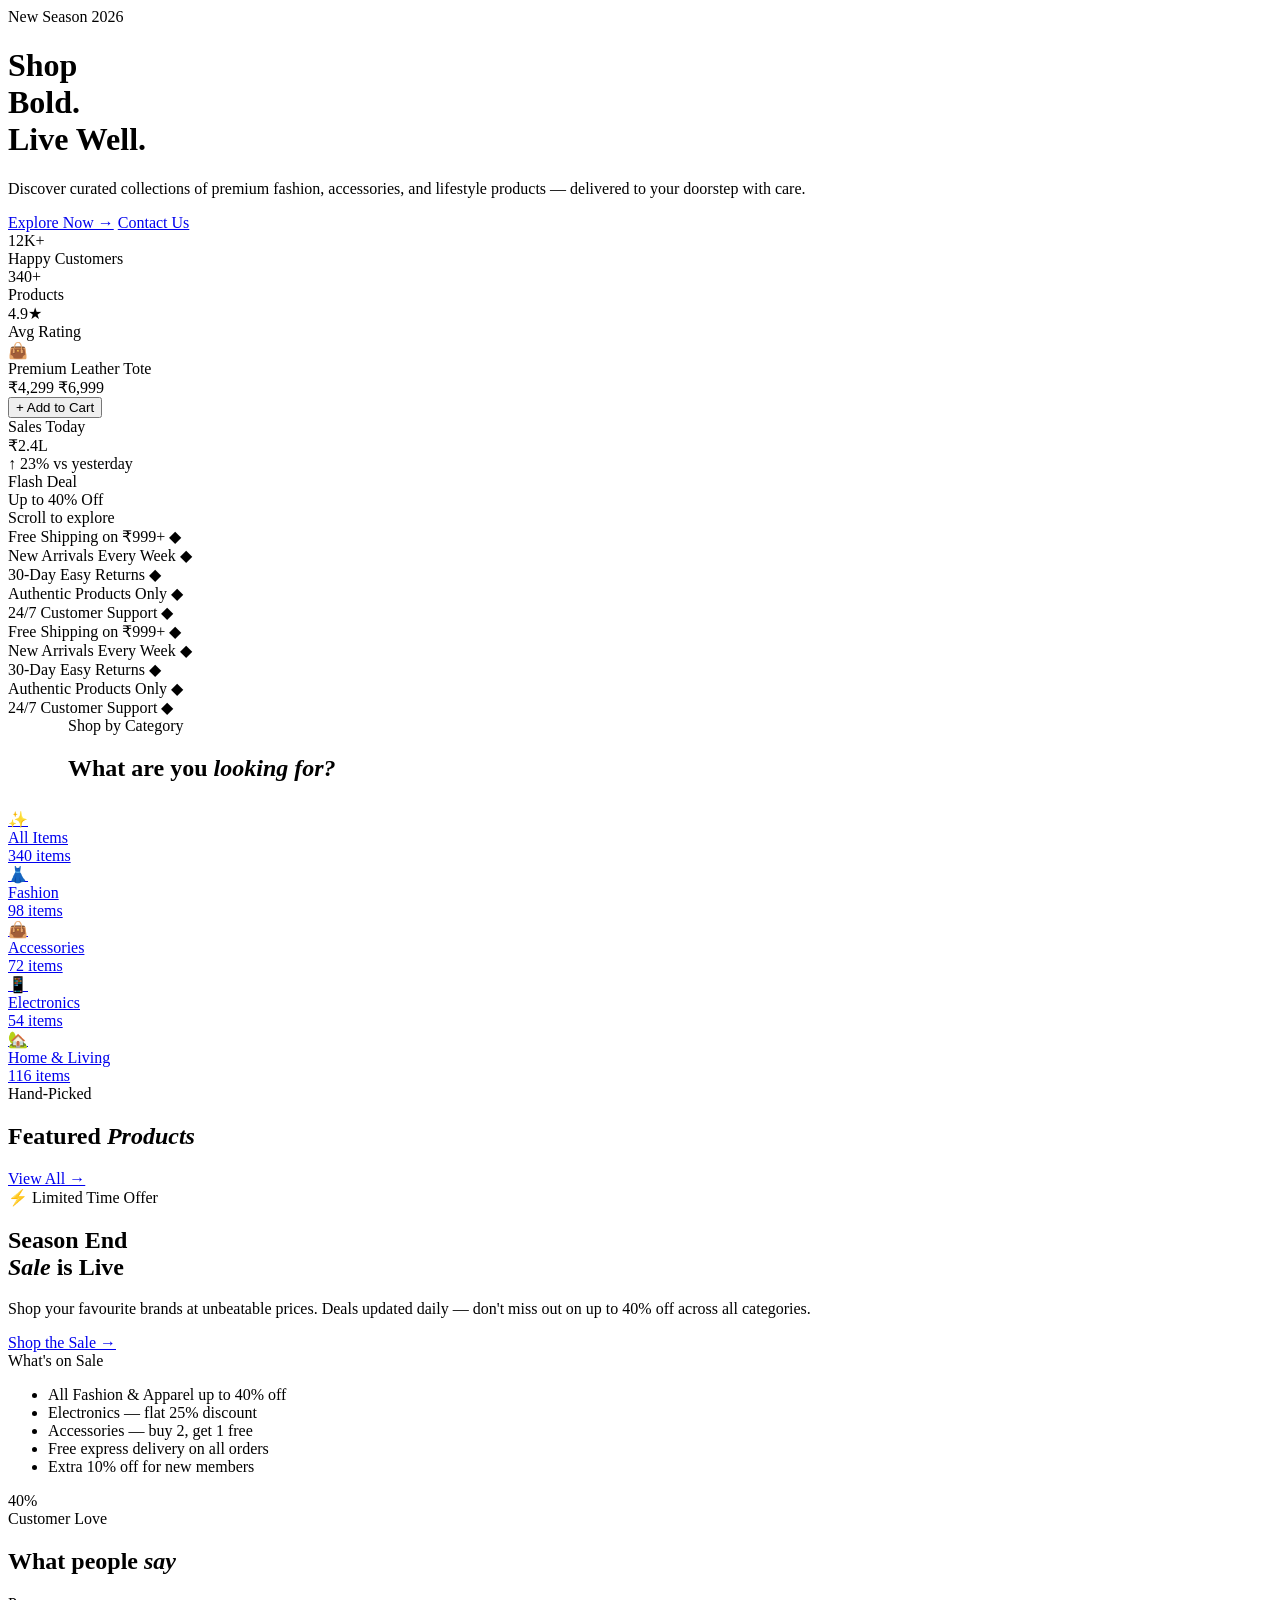
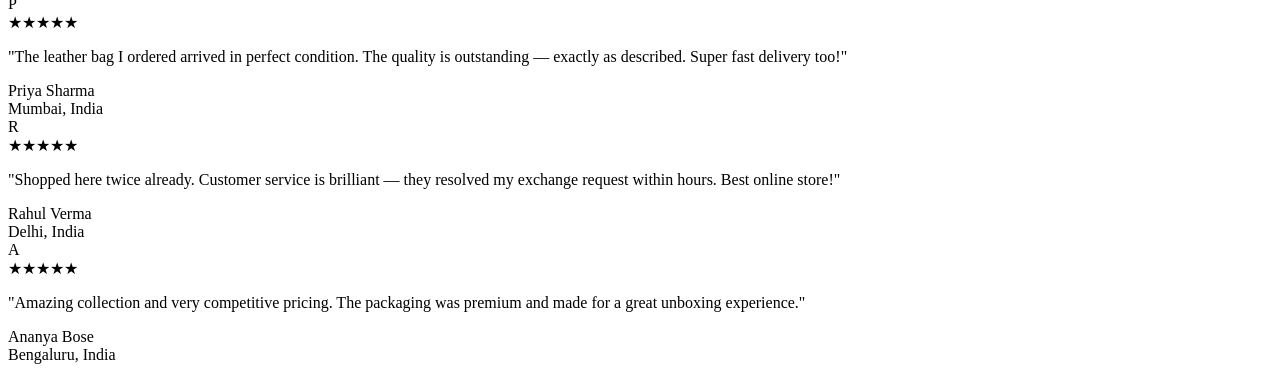
==== commit 68142dcb: "Update fmt.Println message from 'Hello' to 'Goodbye'" ====
--- a/index.html
+++ b/index.html
@@ -3,1474 +3,169 @@
 <head>
 <meta charset="UTF-8"/>
 <meta name="viewport" content="width=device-width,initial-scale=1.0"/>
-<title>LUXE STORE</title>
+<title>LUXE Store — Home</title>
 <link href="https://fonts.googleapis.com/css2?family=Syne:wght@400;600;700;800&family=DM+Sans:ital,wght@0,300;0,400;0,500;1,300&display=swap" rel="stylesheet"/>
-<style>
-/* ════════════════════════════════════════
-   ROOT & RESET
-════════════════════════════════════════ */
-*,*::before,*::after{box-sizing:border-box;margin:0;padding:0}
-:root{
-  --ink:#0e0c0a;
-  --paper:#faf8f5;
-  --warm:#f2ede6;
-  --accent:#e85d26;
-  --accent2:#f07d4a;
-  --muted:#8a8480;
-  --border:#e4dfd8;
-  --white:#ffffff;
-  --dark:#1a1714;
-  --success:#2d9e6b;
-  --card:#ffffff;
-  --shadow:0 2px 24px rgba(14,12,10,.08);
-  --shadow-lg:0 8px 48px rgba(14,12,10,.14);
-}
-html{scroll-behavior:smooth}
-body{background:var(--paper);color:var(--ink);font-family:'DM Sans',sans-serif;font-weight:300;overflow-x:hidden;cursor:none;min-height:100vh}
-
-/* ── CURSOR ── */
-#cur,#curR{position:fixed;border-radius:50%;pointer-events:none;z-index:9999;transform:translate(-50%,-50%);transition:transform .1s}
-#cur{width:8px;height:8px;background:var(--accent)}
-#curR{width:32px;height:32px;border:1.5px solid rgba(232,93,38,.5);transition:all .18s ease}
-body:has(a:hover) #curR,body:has(button:hover) #curR,body:has(label:hover) #curR{transform:translate(-50%,-50%) scale(2);border-color:var(--accent);background:rgba(232,93,38,.06)}
-
-/* ── PAGE SYSTEM ── */
-.page{display:none;animation:pageIn .45s cubic-bezier(.23,1,.32,1)}
-.page.active{display:block}
-@keyframes pageIn{from{opacity:0;transform:translateY(18px)}to{opacity:1;transform:translateY(0)}}
-
-/* ════════════════════════════════════════
-   NAVIGATION
-════════════════════════════════════════ */
-nav{
-  position:fixed;top:0;left:0;right:0;z-index:500;height:72px;
-  display:flex;align-items:center;justify-content:space-between;
-  padding:0 60px;background:rgba(250,248,245,.92);
-  backdrop-filter:blur(20px);-webkit-backdrop-filter:blur(20px);
-  border-bottom:1px solid var(--border);transition:all .3s;
-}
-nav.solid{background:rgba(250,248,245,.99);box-shadow:var(--shadow)}
-.nav-logo{font-family:'Syne',sans-serif;font-size:20px;font-weight:800;letter-spacing:.12em;color:var(--ink);cursor:none;text-decoration:none}
-.nav-logo span{color:var(--accent)}
-.nav-links{display:flex;gap:0;list-style:none}
-.nav-links a{
-  padding:8px 20px;font-size:13px;font-weight:400;letter-spacing:.05em;
-  color:var(--muted);text-decoration:none;cursor:none;
-  transition:color .25s;position:relative;
-}
-.nav-links a::after{content:'';position:absolute;bottom:4px;left:20px;right:20px;height:1.5px;background:var(--accent);transform:scaleX(0);transform-origin:left;transition:transform .25s}
-.nav-links a:hover,.nav-links a.active{color:var(--ink)}
-.nav-links a:hover::after,.nav-links a.active::after{transform:scaleX(1)}
-.nav-right{display:flex;align-items:center;gap:4px}
-.icon-btn{background:none;border:none;cursor:none;width:40px;height:40px;border-radius:10px;display:flex;align-items:center;justify-content:center;font-size:17px;color:var(--ink);transition:background .2s;position:relative}
-.icon-btn:hover{background:var(--warm)}
-.cart-dot{position:absolute;top:6px;right:6px;width:8px;height:8px;background:var(--accent);border-radius:50%;font-size:0;transition:transform .3s}
-.cart-dot.has-items{transform:scale(1)}
-.cart-dot:not(.has-items){transform:scale(0)}
-
-/* ════════════════════════════════════════
-   CART SIDEBAR
-════════════════════════════════════════ */
-.cart-veil{position:fixed;inset:0;background:rgba(14,12,10,.5);z-index:600;opacity:0;pointer-events:none;transition:opacity .35s;backdrop-filter:blur(3px)}
-.cart-veil.on{opacity:1;pointer-events:all}
-.cart-panel{
-  position:fixed;top:0;right:0;bottom:0;width:420px;
-  background:var(--white);z-index:601;
-  transform:translateX(100%);transition:transform .4s cubic-bezier(.23,1,.32,1);
-  display:flex;flex-direction:column;box-shadow:-8px 0 40px rgba(14,12,10,.12);
-}
-.cart-panel.on{transform:translateX(0)}
-.cart-top{padding:28px 32px;border-bottom:1px solid var(--border);display:flex;justify-content:space-between;align-items:center}
-.cart-title{font-family:'Syne',sans-serif;font-size:18px;font-weight:700}
-.cart-close{background:none;border:none;font-size:20px;cursor:none;color:var(--muted);transition:color .2s;width:36px;height:36px;display:flex;align-items:center;justify-content:center;border-radius:8px}
-.cart-close:hover{color:var(--ink);background:var(--warm)}
-.cart-items{flex:1;overflow-y:auto;padding:24px 32px}
-.cart-empty-state{display:flex;flex-direction:column;align-items:center;justify-content:center;height:200px;color:var(--muted);gap:12px}
-.cart-empty-icon{font-size:40px;opacity:.4}
-.cart-empty-txt{font-size:14px}
-.ci{display:flex;gap:14px;margin-bottom:20px;padding-bottom:20px;border-bottom:1px solid var(--border)}
-.ci:last-child{border-bottom:none}
-.ci-img{width:70px;height:80px;background:var(--warm);border-radius:8px;display:flex;align-items:center;justify-content:center;font-size:26px;flex-shrink:0}
-.ci-body{flex:1;min-width:0}
-.ci-name{font-size:14px;font-weight:500;margin-bottom:4px;white-space:nowrap;overflow:hidden;text-overflow:ellipsis}
-.ci-variant{font-size:11px;color:var(--muted);margin-bottom:10px}
-.ci-row{display:flex;justify-content:space-between;align-items:center}
-.ci-price{font-size:14px;font-weight:600;color:var(--accent)}
-.qty-ctrl{display:flex;align-items:center;gap:0;border:1px solid var(--border);border-radius:6px;overflow:hidden}
-.qty-btn{background:none;border:none;width:28px;height:28px;display:flex;align-items:center;justify-content:center;cursor:none;font-size:14px;color:var(--ink);transition:background .2s}
-.qty-btn:hover{background:var(--warm)}
-.qty-num{font-size:13px;font-weight:500;min-width:24px;text-align:center;padding:0 4px}
-.ci-del{background:none;border:none;cursor:none;font-size:14px;color:var(--muted);transition:color .2s;padding:4px}
-.ci-del:hover{color:#e05252}
-.cart-bot{padding:24px 32px;border-top:1px solid var(--border)}
-.cart-subtotal{display:flex;justify-content:space-between;margin-bottom:8px;font-size:13px;color:var(--muted)}
-.cart-total-row{display:flex;justify-content:space-between;margin-bottom:20px;font-size:16px;font-weight:600}
-.cart-total-row span:last-child{color:var(--accent)}
-.btn-checkout{width:100%;background:var(--accent);color:var(--white);border:none;padding:16px;font-family:'DM Sans',sans-serif;font-size:13px;font-weight:500;letter-spacing:.08em;cursor:none;border-radius:10px;transition:all .3s;display:flex;align-items:center;justify-content:center;gap:8px}
-.btn-checkout:hover{background:#d44e1e;transform:translateY(-2px);box-shadow:0 8px 24px rgba(232,93,38,.3)}
-.btn-continue{width:100%;background:none;border:1px solid var(--border);color:var(--ink);padding:13px;font-family:'DM Sans',sans-serif;font-size:13px;cursor:none;border-radius:10px;transition:all .3s;margin-top:10px}
-.btn-continue:hover{border-color:var(--accent);color:var(--accent)}
-
-/* ════════════════════════════════════════
-   TOAST
-════════════════════════════════════════ */
-.toast{
-  position:fixed;bottom:32px;left:50%;transform:translateX(-50%) translateY(20px);
-  background:var(--dark);color:var(--white);padding:14px 28px;border-radius:100px;
-  font-size:13px;font-weight:400;letter-spacing:.03em;
-  opacity:0;z-index:800;pointer-events:none;transition:all .35s cubic-bezier(.23,1,.32,1);
-  white-space:nowrap;box-shadow:0 8px 30px rgba(14,12,10,.25);display:flex;align-items:center;gap:8px;
-}
-.toast.show{opacity:1;transform:translateX(-50%) translateY(0)}
-.toast-icon{font-size:16px}
-
-/* ════════════════════════════════════════
-   SHARED UTILITIES
-════════════════════════════════════════ */
-.container{max-width:1280px;margin:0 auto;padding:0 60px}
-.btn-primary{display:inline-flex;align-items:center;gap:8px;background:var(--accent);color:var(--white);border:none;padding:15px 36px;font-family:'DM Sans',sans-serif;font-size:13px;font-weight:500;letter-spacing:.06em;cursor:none;border-radius:10px;transition:all .3s;text-decoration:none}
-.btn-primary:hover{background:#d44e1e;transform:translateY(-2px);box-shadow:0 8px 28px rgba(232,93,38,.3)}
-.btn-secondary{display:inline-flex;align-items:center;gap:8px;background:none;border:1.5px solid var(--border);color:var(--ink);padding:14px 34px;font-family:'DM Sans',sans-serif;font-size:13px;font-weight:400;letter-spacing:.06em;cursor:none;border-radius:10px;transition:all .3s;text-decoration:none}
-.btn-secondary:hover{border-color:var(--accent);color:var(--accent)}
-.section-label{display:inline-flex;align-items:center;gap:10px;font-size:11px;letter-spacing:.3em;text-transform:uppercase;color:var(--accent);font-weight:500;margin-bottom:16px}
-.section-label::before{content:'';width:24px;height:1.5px;background:var(--accent)}
-.section-title{font-family:'Syne',sans-serif;font-size:clamp(32px,3.5vw,52px);font-weight:700;line-height:1.1;color:var(--ink)}
-.section-title em{font-style:italic;color:var(--accent)}
-.reveal{opacity:0;transform:translateY(24px);transition:opacity .65s ease,transform .65s ease}
-.reveal.on{opacity:1;transform:translateY(0)}
-.tag{display:inline-block;background:var(--accent);color:var(--white);font-size:9px;font-weight:600;letter-spacing:.15em;text-transform:uppercase;padding:4px 10px;border-radius:100px}
-.tag.sale{background:#e05252}
-.tag.new{background:var(--success)}
-.rating{display:flex;gap:2px;align-items:center}
-.star{font-size:11px;color:#f5a623}
-.star.e{color:#ddd}
-.star-count{font-size:11px;color:var(--muted);margin-left:4px}
-
-/* ════════════════════════════════════════
-   ██  HOME PAGE
-════════════════════════════════════════ */
-/* HERO */
-.hero{
-  min-height:100vh;display:grid;grid-template-columns:1fr 1fr;
-  padding-top:72px;overflow:hidden;position:relative;
-}
-.hero-left{
-  display:flex;flex-direction:column;justify-content:center;
-  padding:80px 80px 80px 60px;background:var(--paper);
-}
-.hero-eyebrow{display:flex;align-items:center;gap:12px;font-size:11px;letter-spacing:.3em;text-transform:uppercase;color:var(--accent);font-weight:500;margin-bottom:32px;animation:fadeUp .7s ease .2s both}
-.hero-eyebrow-line{width:32px;height:1.5px;background:var(--accent)}
-.hero-h1{font-family:'Syne',sans-serif;font-size:clamp(56px,6vw,92px);font-weight:800;line-height:.9;letter-spacing:-.02em;margin-bottom:28px;animation:fadeUp .8s ease .4s both}
-.hero-h1 .outline{-webkit-text-stroke:1.5px var(--ink);color:transparent}
-.hero-h1 .accent{color:var(--accent)}
-.hero-p{font-size:16px;line-height:1.75;color:var(--muted);max-width:420px;margin-bottom:44px;animation:fadeUp .8s ease .6s both}
-.hero-btns{display:flex;gap:14px;animation:fadeUp .8s ease .8s both}
-.hero-stats{display:flex;gap:40px;margin-top:60px;padding-top:40px;border-top:1px solid var(--border);animation:fadeUp .8s ease 1s both}
-.hs-num{font-family:'Syne',sans-serif;font-size:28px;font-weight:700;color:var(--ink)}
-.hs-label{font-size:11px;color:var(--muted);margin-top:4px}
-
-.hero-right{background:var(--warm);position:relative;overflow:hidden;display:flex;align-items:center;justify-content:center}
-.hero-bg-shape{position:absolute;width:700px;height:700px;border-radius:50%;background:radial-gradient(circle,rgba(232,93,38,.07),transparent 65%);top:50%;left:50%;transform:translate(-50%,-50%)}
-.hero-product-display{position:relative;width:440px;height:500px}
-.hero-main-card{
-  position:absolute;top:40px;left:20px;width:280px;
-  background:var(--white);border-radius:20px;padding:28px;
-  box-shadow:var(--shadow-lg);animation:heroCardIn .9s ease .3s both;
-}
-@keyframes heroCardIn{from{opacity:0;transform:translateY(30px) rotate(-3deg)}to{opacity:1;transform:translateY(0) rotate(0deg)}}
-.hero-card-img{width:100%;height:160px;background:linear-gradient(135deg,#f2ede6,#e8dfd5);border-radius:12px;display:flex;align-items:center;justify-content:center;font-size:60px;margin-bottom:16px}
-.hero-card-name{font-size:15px;font-weight:500;margin-bottom:6px}
-.hero-card-price{font-size:20px;font-weight:700;color:var(--accent);font-family:'Syne',sans-serif}
-.hero-card-old{font-size:12px;color:var(--muted);text-decoration:line-through;margin-left:8px}
-.hero-add-btn{width:100%;margin-top:16px;background:var(--accent);color:var(--white);border:none;padding:12px;border-radius:8px;font-size:12px;font-weight:500;cursor:none;transition:all .3s}
-.hero-add-btn:hover{background:#d44e1e}
-.hero-float-1{
-  position:absolute;right:20px;top:60px;
-  background:var(--white);border-radius:14px;padding:14px 18px;
-  box-shadow:var(--shadow);min-width:150px;
-  animation:heroFloat1In .9s ease .6s both;
-}
-@keyframes heroFloat1In{from{opacity:0;transform:translateX(20px)}to{opacity:1;transform:translateX(0)}}
-.hf-label{font-size:9px;letter-spacing:.2em;text-transform:uppercase;color:var(--muted);margin-bottom:6px}
-.hf-val{font-family:'Syne',sans-serif;font-size:18px;font-weight:700;color:var(--ink)}
-.hf-sub{font-size:10px;color:var(--success);margin-top:3px;font-weight:500}
-.hero-float-2{
-  position:absolute;right:40px;bottom:80px;
-  background:var(--accent);border-radius:14px;padding:14px 18px;
-  box-shadow:0 8px 30px rgba(232,93,38,.3);
-  animation:heroFloat2In .9s ease .9s both;
-}
-@keyframes heroFloat2In{from{opacity:0;transform:translateY(20px)}to{opacity:1;transform:translateY(0)}}
-.hf2-label{font-size:9px;letter-spacing:.2em;text-transform:uppercase;color:rgba(255,255,255,.7);margin-bottom:4px}
-.hf2-val{font-size:15px;font-weight:600;color:var(--white)}
-.hero-scroll-hint{position:absolute;bottom:40px;left:60px;display:flex;align-items:center;gap:12px;font-size:10px;letter-spacing:.2em;text-transform:uppercase;color:var(--muted);animation:fadeUp .8s ease 1.2s both}
-.scroll-dot{width:6px;height:6px;background:var(--accent);border-radius:50%;animation:blink 1.6s ease infinite}
-@keyframes blink{0%,100%{opacity:1}50%{opacity:.3}}
-@keyframes fadeUp{from{opacity:0;transform:translateY(20px)}to{opacity:1;transform:translateY(0)}}
-
-/* TICKER */
-.ticker-bar{background:var(--accent);color:var(--white);padding:12px 0;overflow:hidden}
-.ticker-inner{display:flex;animation:tickerMove 20s linear infinite;white-space:nowrap}
-.ticker-item{display:flex;align-items:center;gap:24px;padding:0 24px;font-size:11px;letter-spacing:.2em;text-transform:uppercase;font-weight:500;flex-shrink:0}
-.ticker-sep{opacity:.5}
-@keyframes tickerMove{from{transform:translateX(0)}to{transform:translateX(-50%)}}
-
-/* CATEGORIES STRIP */
-.cats-section{padding:80px 0}
-.cats-scroll{display:grid;grid-template-columns:repeat(5,1fr);gap:16px;padding:0 60px}
-.cat-pill{
-  background:var(--white);border:1px solid var(--border);border-radius:16px;
-  padding:24px 20px;text-align:center;cursor:none;transition:all .3s;
-  display:flex;flex-direction:column;align-items:center;gap:10px;
-}
-.cat-pill:hover{border-color:var(--accent);box-shadow:var(--shadow);transform:translateY(-4px)}
-.cat-pill.active{background:var(--accent);border-color:var(--accent);color:var(--white)}
-.cat-icon{font-size:28px}
-.cat-name{font-size:12px;font-weight:500;letter-spacing:.05em}
-.cat-count{font-size:10px;color:var(--muted)}
-.cat-pill.active .cat-count{color:rgba(255,255,255,.75)}
-
-/* FEATURED PRODUCTS */
-.products-section{padding:80px 60px;background:var(--white)}
-.products-header{display:flex;justify-content:space-between;align-items:flex-end;margin-bottom:48px}
-.product-grid{display:grid;grid-template-columns:repeat(4,1fr);gap:20px}
-.prod-card{
-  background:var(--paper);border-radius:16px;overflow:hidden;
-  transition:all .35s cubic-bezier(.23,1,.32,1);cursor:none;
-  border:1px solid transparent;
-}
-.prod-card:hover{transform:translateY(-6px);box-shadow:var(--shadow-lg);border-color:var(--border)}
-.prod-img{position:relative;padding-top:100%;overflow:hidden}
-.prod-img-bg{position:absolute;inset:0;display:flex;align-items:center;justify-content:center;font-size:60px;transition:transform .5s ease}
-.prod-card:hover .prod-img-bg{transform:scale(1.06)}
-.bg-peach{background:linear-gradient(145deg,#fde8d8,#f5d4be)}
-.bg-mint{background:linear-gradient(145deg,#d4f0e4,#bce5d2)}
-.bg-sky{background:linear-gradient(145deg,#d4e8f5,#bdd8ee)}
-.bg-lav{background:linear-gradient(145deg,#e8d4f5,#d8beed)}
-.bg-sun{background:linear-gradient(145deg,#f5f0d4,#eee8be)}
-.bg-rose{background:linear-gradient(145deg,#f5d4d4,#eebeb)}
-.bg-sage{background:linear-gradient(145deg,#d8e8d4,#c5ddc0)}
-.bg-slate{background:linear-gradient(145deg,#d8dde8,#c5ccdd)}
-.prod-badges{position:absolute;top:12px;left:12px;display:flex;flex-direction:column;gap:6px}
-.prod-actions{position:absolute;top:12px;right:12px;display:flex;flex-direction:column;gap:8px;opacity:0;transform:translateX(8px);transition:all .3s}
-.prod-card:hover .prod-actions{opacity:1;transform:translateX(0)}
-.prod-action-btn{width:34px;height:34px;background:var(--white);border:none;border-radius:8px;display:flex;align-items:center;justify-content:center;font-size:14px;cursor:none;transition:all .2s;box-shadow:var(--shadow)}
-.prod-action-btn:hover{background:var(--accent);color:var(--white)}
-.prod-info{padding:16px}
-.prod-cat{font-size:10px;letter-spacing:.18em;text-transform:uppercase;color:var(--muted);margin-bottom:6px}
-.prod-name{font-size:15px;font-weight:500;margin-bottom:10px;line-height:1.3}
-.prod-bottom{display:flex;justify-content:space-between;align-items:center}
-.prod-price-block .price{font-size:16px;font-weight:600;color:var(--ink);font-family:'Syne',sans-serif}
-.prod-price-block .old-price{font-size:12px;color:var(--muted);text-decoration:line-through;margin-left:6px}
-.add-cart-btn{background:var(--ink);color:var(--white);border:none;width:34px;height:34px;border-radius:8px;font-size:16px;cursor:none;transition:all .3s;display:flex;align-items:center;justify-content:center}
-.add-cart-btn:hover{background:var(--accent);transform:scale(1.1)}
-
-/* PROMO BANNER */
-.promo-banner{
-  margin:0 60px 80px;border-radius:24px;
-  background:linear-gradient(135deg,var(--dark) 0%,#2a2420 100%);
-  padding:60px 80px;display:grid;grid-template-columns:1.2fr 1fr;gap:60px;align-items:center;
-  position:relative;overflow:hidden;
-}
-.promo-banner::before{content:'';position:absolute;right:-80px;top:-80px;width:400px;height:400px;border-radius:50%;background:radial-gradient(circle,rgba(232,93,38,.15),transparent 70%)}
-.promo-left{position:relative;z-index:2}
-.promo-chip{display:inline-flex;align-items:center;gap:8px;background:rgba(232,93,38,.2);border:1px solid rgba(232,93,38,.4);border-radius:100px;padding:6px 16px;font-size:11px;letter-spacing:.18em;text-transform:uppercase;color:var(--accent);font-weight:500;margin-bottom:24px}
-.promo-h2{font-family:'Syne',sans-serif;font-size:clamp(32px,3.5vw,52px);font-weight:800;line-height:1.05;color:var(--white);margin-bottom:16px}
-.promo-h2 em{font-style:italic;color:var(--accent)}
-.promo-p{font-size:14px;color:rgba(250,248,245,.5);line-height:1.7;margin-bottom:32px}
-.promo-right{position:relative;z-index:2}
-.promo-offer-box{background:rgba(250,248,245,.06);border:1px solid rgba(250,248,245,.1);border-radius:16px;padding:28px}
-.promo-offer-title{font-size:10px;letter-spacing:.25em;text-transform:uppercase;color:var(--accent);margin-bottom:16px;font-weight:500}
-.promo-offer-list{list-style:none}
-.promo-offer-list li{display:flex;align-items:center;gap:12px;font-size:13px;color:rgba(250,248,245,.7);padding:9px 0;border-bottom:1px solid rgba(250,248,245,.06)}
-.promo-offer-list li:last-child{border-bottom:none}
-.promo-offer-list li::before{content:'→';color:var(--accent);font-size:12px}
-.promo-num{position:absolute;right:60px;top:50%;transform:translateY(-50%);font-family:'Syne',sans-serif;font-size:180px;font-weight:800;color:rgba(250,248,245,.03);line-height:1;pointer-events:none}
-
-/* TESTIMONIALS */
-.testi-section{padding:80px 60px;background:var(--warm)}
-.testi-grid{display:grid;grid-template-columns:repeat(3,1fr);gap:20px;margin-top:48px}
-.testi-card{background:var(--white);border-radius:16px;padding:32px;border:1px solid var(--border)}
-.testi-top{display:flex;justify-content:space-between;align-items:flex-start;margin-bottom:16px}
-.testi-av{width:44px;height:44px;border-radius:50%;background:linear-gradient(135deg,var(--accent),var(--accent2));display:flex;align-items:center;justify-content:center;font-family:'Syne',sans-serif;font-size:17px;font-weight:700;color:var(--white)}
-.testi-text{font-size:14px;line-height:1.75;color:var(--ink);font-style:italic;margin-bottom:20px;opacity:.8}
-.testi-author{font-size:13px;font-weight:500}
-.testi-loc{font-size:11px;color:var(--muted)}
-
-/* ════════════════════════════════════════
-   ██  PRODUCTS PAGE
-════════════════════════════════════════ */
-.products-page{padding-top:72px;min-height:100vh}
-.products-page-hero{background:var(--dark);padding:60px 60px 50px;color:var(--white)}
-.products-page-hero h1{font-family:'Syne',sans-serif;font-size:clamp(36px,4vw,60px);font-weight:800;margin-bottom:12px}
-.products-page-hero p{font-size:15px;color:rgba(250,248,245,.5);max-width:500px}
-.products-layout{display:grid;grid-template-columns:260px 1fr;gap:32px;padding:40px 60px 80px;align-items:start}
-
-/* FILTER SIDEBAR */
-.filter-sidebar{background:var(--white);border-radius:16px;padding:28px;border:1px solid var(--border);position:sticky;top:90px}
-.filter-title{font-family:'Syne',sans-serif;font-size:16px;font-weight:700;margin-bottom:24px;display:flex;justify-content:space-between;align-items:center}
-.filter-clear{font-size:11px;color:var(--accent);cursor:none;background:none;border:none;font-family:'DM Sans',sans-serif;font-weight:500;letter-spacing:.05em}
-.filter-group{margin-bottom:28px}
-.filter-group-title{font-size:11px;letter-spacing:.2em;text-transform:uppercase;color:var(--muted);font-weight:500;margin-bottom:14px}
-.filter-option{display:flex;align-items:center;gap:10px;margin-bottom:10px;cursor:none}
-.filter-option input[type=checkbox]{width:16px;height:16px;accent-color:var(--accent);cursor:none}
-.filter-option label{font-size:13px;cursor:none;transition:color .2s}
-.filter-option:hover label{color:var(--accent)}
-.price-range{width:100%;accent-color:var(--accent);cursor:none}
-.price-labels{display:flex;justify-content:space-between;font-size:12px;color:var(--muted);margin-top:8px}
-.sort-select{width:100%;padding:10px 14px;border:1px solid var(--border);border-radius:8px;font-family:'DM Sans',sans-serif;font-size:13px;background:var(--paper);color:var(--ink);cursor:none;outline:none;transition:border-color .2s}
-.sort-select:focus{border-color:var(--accent)}
-.color-swatches{display:flex;flex-wrap:wrap;gap:8px}
-.swatch{width:24px;height:24px;border-radius:50%;cursor:none;border:2px solid transparent;transition:all .2s}
-.swatch:hover,.swatch.active{border-color:var(--ink);transform:scale(1.15)}
-
-/* PRODUCTS MAIN */
-.products-toolbar{display:flex;justify-content:space-between;align-items:center;margin-bottom:24px}
-.products-count{font-size:13px;color:var(--muted)}
-.view-toggle{display:flex;gap:4px}
-.view-btn{background:none;border:1px solid var(--border);padding:8px 12px;border-radius:7px;cursor:none;font-size:14px;transition:all .2s}
-.view-btn.active,.view-btn:hover{background:var(--accent);border-color:var(--accent);color:var(--white)}
-.all-products-grid{display:grid;grid-template-columns:repeat(3,1fr);gap:20px}
-.all-products-grid.list-view{grid-template-columns:1fr}
-.all-products-grid.list-view .prod-card{display:grid;grid-template-columns:200px 1fr}
-.all-products-grid.list-view .prod-img{padding-top:0;height:200px}
-.all-products-grid.list-view .prod-info{padding:20px 24px;display:flex;flex-direction:column;justify-content:center}
-.all-products-grid.list-view .prod-name{font-size:18px}
-.pagination{display:flex;gap:8px;justify-content:center;margin-top:40px;align-items:center}
-.page-btn{width:36px;height:36px;border:1px solid var(--border);background:none;border-radius:8px;cursor:none;font-size:13px;transition:all .2s;display:flex;align-items:center;justify-content:center}
-.page-btn.active,.page-btn:hover{background:var(--accent);border-color:var(--accent);color:var(--white)}
-
-/* ════════════════════════════════════════
-   ██  PRODUCT DETAIL PAGE
-════════════════════════════════════════ */
-.detail-page{padding-top:72px;min-height:100vh;padding-bottom:80px}
-.breadcrumb{display:flex;align-items:center;gap:8px;padding:24px 60px;font-size:12px;color:var(--muted)}
-.breadcrumb a{color:var(--muted);text-decoration:none;cursor:none;transition:color .2s}
-.breadcrumb a:hover{color:var(--accent)}
-.breadcrumb-sep{color:var(--border)}
-.detail-grid{display:grid;grid-template-columns:1fr 1fr;gap:60px;padding:0 60px;align-items:start}
-.detail-images{position:sticky;top:90px}
-.detail-main-img{background:var(--warm);border-radius:20px;height:480px;display:flex;align-items:center;justify-content:center;font-size:100px;margin-bottom:16px;transition:background .3s}
-.detail-thumbs{display:grid;grid-template-columns:repeat(4,1fr);gap:10px}
-.detail-thumb{background:var(--warm);border-radius:10px;height:80px;display:flex;align-items:center;justify-content:center;font-size:28px;cursor:none;border:2px solid transparent;transition:all .2s}
-.detail-thumb.active,.detail-thumb:hover{border-color:var(--accent)}
-.detail-info{}
-.detail-badges{display:flex;gap:8px;margin-bottom:16px}
-.detail-name{font-family:'Syne',sans-serif;font-size:clamp(28px,3vw,40px);font-weight:700;line-height:1.15;margin-bottom:12px}
-.detail-rating-row{display:flex;align-items:center;gap:16px;margin-bottom:20px;padding-bottom:20px;border-bottom:1px solid var(--border)}
-.review-count{font-size:13px;color:var(--muted)}
-.in-stock{display:flex;align-items:center;gap:6px;font-size:12px;color:var(--success);font-weight:500}
-.stock-dot{width:6px;height:6px;background:var(--success);border-radius:50%}
-.detail-price-block{margin-bottom:24px}
-.detail-price{font-family:'Syne',sans-serif;font-size:36px;font-weight:700;color:var(--ink)}
-.detail-old-price{font-size:16px;color:var(--muted);text-decoration:line-through;margin-left:10px}
-.detail-discount{display:inline-block;background:rgba(232,93,38,.12);color:var(--accent);font-size:13px;font-weight:600;padding:4px 10px;border-radius:100px;margin-left:10px}
-.detail-desc{font-size:14px;line-height:1.8;color:var(--muted);margin-bottom:28px}
-.option-group{margin-bottom:20px}
-.option-label{font-size:12px;font-weight:500;letter-spacing:.1em;text-transform:uppercase;margin-bottom:12px;color:var(--ink)}
-.size-options{display:flex;gap:8px;flex-wrap:wrap}
-.size-opt{width:44px;height:44px;border:1.5px solid var(--border);border-radius:8px;display:flex;align-items:center;justify-content:center;font-size:13px;cursor:none;transition:all .2s;background:none;font-family:'DM Sans',sans-serif}
-.size-opt:hover,.size-opt.active{border-color:var(--accent);background:var(--accent);color:var(--white)}
-.size-opt.unavail{opacity:.3;text-decoration:line-through;cursor:not-allowed}
-.qty-selector{display:flex;align-items:center;gap:0;border:1.5px solid var(--border);border-radius:10px;overflow:hidden;width:fit-content}
-.qs-btn{background:none;border:none;width:44px;height:44px;display:flex;align-items:center;justify-content:center;cursor:none;font-size:18px;transition:background .2s;color:var(--ink)}
-.qs-btn:hover{background:var(--warm)}
-.qs-val{font-size:15px;font-weight:500;min-width:40px;text-align:center}
-.detail-actions{display:flex;gap:12px;margin-top:28px}
-.btn-add-to-cart{flex:1;background:var(--accent);color:var(--white);border:none;padding:17px 28px;border-radius:10px;font-family:'DM Sans',sans-serif;font-size:14px;font-weight:500;cursor:none;transition:all .3s;display:flex;align-items:center;justify-content:center;gap:8px}
-.btn-add-to-cart:hover{background:#d44e1e;transform:translateY(-2px);box-shadow:0 8px 28px rgba(232,93,38,.3)}
-.btn-wishlist{width:52px;height:52px;border:1.5px solid var(--border);background:none;border-radius:10px;display:flex;align-items:center;justify-content:center;font-size:20px;cursor:none;transition:all .3s}
-.btn-wishlist:hover{border-color:var(--accent);background:rgba(232,93,38,.06)}
-.detail-meta{margin-top:28px;padding-top:28px;border-top:1px solid var(--border)}
-.meta-row{display:flex;align-items:center;gap:12px;margin-bottom:12px;font-size:13px;color:var(--muted)}
-.meta-icon{font-size:16px}
-.meta-strong{color:var(--ink);font-weight:500}
-
-/* ════════════════════════════════════════
-   ██  CONTACT PAGE
-════════════════════════════════════════ */
-.contact-page{padding-top:72px;min-height:100vh}
-.contact-hero{background:var(--dark);padding:60px 60px 50px;color:var(--white)}
-.contact-hero h1{font-family:'Syne',sans-serif;font-size:clamp(36px,4vw,60px);font-weight:800;margin-bottom:12px}
-.contact-hero p{font-size:15px;color:rgba(250,248,245,.5);max-width:500px}
-.contact-layout{display:grid;grid-template-columns:1fr 1.4fr;gap:48px;padding:60px 60px 80px;align-items:start}
-.contact-info{}
-.contact-info-card{background:var(--white);border-radius:16px;padding:32px;border:1px solid var(--border);margin-bottom:20px}
-.contact-info-card h3{font-family:'Syne',sans-serif;font-size:16px;font-weight:700;margin-bottom:16px;display:flex;align-items:center;gap:10px}
-.ci-icon{width:36px;height:36px;background:rgba(232,93,38,.1);border-radius:8px;display:flex;align-items:center;justify-content:center;font-size:16px}
-.contact-info-card p,.contact-info-card a{font-size:14px;color:var(--muted);line-height:1.7;text-decoration:none;transition:color .2s}
-.contact-info-card a:hover{color:var(--accent)}
-.contact-hours{display:grid;gap:8px;margin-top:4px}
-.ch-row{display:flex;justify-content:space-between;font-size:13px}
-.ch-day{color:var(--muted)}
-.ch-time{color:var(--ink);font-weight:500}
-.social-links{display:flex;gap:10px;margin-top:16px}
-.social-btn{width:40px;height:40px;border:1px solid var(--border);border-radius:10px;display:flex;align-items:center;justify-content:center;font-size:16px;cursor:none;text-decoration:none;transition:all .3s}
-.social-btn:hover{border-color:var(--accent);background:rgba(232,93,38,.06);transform:translateY(-2px)}
-
-/* CONTACT FORM */
-.contact-form-wrap{background:var(--white);border-radius:20px;padding:40px;border:1px solid var(--border);box-shadow:var(--shadow)}
-.contact-form-wrap h2{font-family:'Syne',sans-serif;font-size:22px;font-weight:700;margin-bottom:8px}
-.contact-form-wrap p{font-size:14px;color:var(--muted);margin-bottom:28px}
-.form-row{display:grid;grid-template-columns:1fr 1fr;gap:16px;margin-bottom:16px}
-.form-group{margin-bottom:16px}
-.form-label{display:block;font-size:12px;font-weight:500;letter-spacing:.08em;text-transform:uppercase;color:var(--ink);margin-bottom:8px}
-.form-input,.form-textarea,.form-select{width:100%;padding:13px 16px;border:1.5px solid var(--border);border-radius:10px;font-family:'DM Sans',sans-serif;font-size:14px;background:var(--paper);color:var(--ink);outline:none;transition:all .3s;resize:vertical}
-.form-input:focus,.form-textarea:focus,.form-select:focus{border-color:var(--accent);background:var(--white);box-shadow:0 0 0 3px rgba(232,93,38,.08)}
-.form-textarea{min-height:120px}
-.form-select{cursor:none}
-.form-input.error,.form-textarea.error{border-color:#e05252;background:rgba(224,82,82,.04)}
-.error-msg{font-size:11px;color:#e05252;margin-top:5px;display:none}
-.form-group.has-error .error-msg{display:block}
-.form-submit{width:100%;background:var(--accent);color:var(--white);border:none;padding:16px;border-radius:10px;font-family:'DM Sans',sans-serif;font-size:14px;font-weight:500;cursor:none;transition:all .3s;display:flex;align-items:center;justify-content:center;gap:8px;margin-top:8px}
-.form-submit:hover{background:#d44e1e;transform:translateY(-2px);box-shadow:0 8px 28px rgba(232,93,38,.3)}
-.form-submit.loading{opacity:.7;pointer-events:none}
-.success-message{display:none;background:rgba(45,158,107,.1);border:1px solid rgba(45,158,107,.3);border-radius:12px;padding:20px 24px;margin-top:16px;color:var(--success);font-size:14px;line-height:1.6;align-items:center;gap:12px}
-.success-message.show{display:flex}
-.success-icon{font-size:22px}
-.faq-section{padding:80px 60px;background:var(--warm)}
-.faq-grid{display:grid;grid-template-columns:repeat(2,1fr);gap:16px;margin-top:48px}
-.faq-item{background:var(--white);border-radius:14px;padding:24px 28px;border:1px solid var(--border);cursor:none;transition:all .3s}
-.faq-item:hover{border-color:var(--accent);box-shadow:var(--shadow)}
-.faq-q{font-size:15px;font-weight:500;margin-bottom:10px;display:flex;justify-content:space-between;align-items:start;gap:12px}
-.faq-icon{font-size:18px;color:var(--accent);flex-shrink:0;transition:transform .3s}
-.faq-item.open .faq-icon{transform:rotate(45deg)}
-.faq-a{font-size:13px;color:var(--muted);line-height:1.7;display:none}
-.faq-item.open .faq-a{display:block}
-
-/* ════════════════════════════════════════
-   ██  CART PAGE
-════════════════════════════════════════ */
-.cart-page{padding-top:72px;min-height:100vh;padding-bottom:80px;background:var(--paper)}
-.cart-page-header{background:var(--dark);padding:50px 60px 44px;color:var(--white)}
-.cart-page-header h1{font-family:'Syne',sans-serif;font-size:clamp(32px,4vw,52px);font-weight:800;margin-bottom:8px}
-.cart-page-header p{font-size:14px;color:rgba(250,248,245,.5)}
-.cart-page-layout{display:grid;grid-template-columns:1fr 380px;gap:32px;padding:40px 60px}
-.cart-page-items{background:var(--white);border-radius:20px;padding:32px;border:1px solid var(--border)}
-.cart-page-item{display:grid;grid-template-columns:100px 1fr auto;gap:20px;align-items:center;padding:20px 0;border-bottom:1px solid var(--border)}
-.cart-page-item:last-child{border-bottom:none}
-.cpi-img{width:100px;height:110px;border-radius:12px;background:var(--warm);display:flex;align-items:center;justify-content:center;font-size:36px}
-.cpi-info .prod-name{font-size:16px;font-weight:500;margin-bottom:6px}
-.cpi-info .prod-cat{font-size:11px;text-transform:uppercase;letter-spacing:.1em;color:var(--muted);margin-bottom:8px}
-.cpi-info .cpi-variant{font-size:12px;color:var(--muted)}
-.cpi-right{display:flex;flex-direction:column;align-items:flex-end;gap:12px}
-.cpi-price{font-family:'Syne',sans-serif;font-size:18px;font-weight:700;color:var(--ink)}
-.cpi-remove{background:none;border:none;font-size:12px;color:var(--muted);cursor:none;text-decoration:underline;transition:color .2s}
-.cpi-remove:hover{color:#e05252}
-.cart-empty-page{text-align:center;padding:80px 40px}
-.cart-empty-page .icon{font-size:64px;margin-bottom:20px;opacity:.3}
-.cart-empty-page h2{font-family:'Syne',sans-serif;font-size:24px;font-weight:700;margin-bottom:12px}
-.cart-empty-page p{font-size:14px;color:var(--muted);margin-bottom:28px}
-/* ORDER SUMMARY */
-.order-summary{background:var(--white);border-radius:20px;padding:32px;border:1px solid var(--border);position:sticky;top:90px}
-.order-summary h3{font-family:'Syne',sans-serif;font-size:18px;font-weight:700;margin-bottom:24px}
-.summary-row{display:flex;justify-content:space-between;font-size:14px;margin-bottom:12px;color:var(--muted)}
-.summary-row.total{font-size:18px;font-weight:700;color:var(--ink);padding-top:16px;border-top:1px solid var(--border);margin-top:4px}
-.summary-row.total span:last-child{color:var(--accent)}
-.coupon-row{display:flex;gap:8px;margin:20px 0}
-.coupon-input{flex:1;padding:11px 14px;border:1.5px solid var(--border);border-radius:8px;font-family:'DM Sans',sans-serif;font-size:13px;background:var(--paper);outline:none;transition:border-color .3s}
-.coupon-input:focus{border-color:var(--accent)}
-.coupon-btn{background:var(--ink);color:var(--white);border:none;padding:11px 20px;border-radius:8px;font-size:12px;cursor:none;transition:background .3s;font-family:'DM Sans',sans-serif;white-space:nowrap}
-.coupon-btn:hover{background:var(--accent)}
-.secure-badges{display:flex;justify-content:center;gap:16px;margin-top:20px;padding-top:20px;border-top:1px solid var(--border)}
-.sec-badge{font-size:11px;color:var(--muted);display:flex;align-items:center;gap:5px}
-
-/* ════════════════════════════════════════
-   FOOTER
-════════════════════════════════════════ */
-footer{background:var(--dark);color:var(--white);padding:70px 60px 40px}
-.footer-grid{display:grid;grid-template-columns:2fr 1fr 1fr 1fr;gap:60px;margin-bottom:60px;padding-bottom:60px;border-bottom:1px solid rgba(250,248,245,.08)}
-.footer-brand-name{font-family:'Syne',sans-serif;font-size:22px;font-weight:800;letter-spacing:.1em;margin-bottom:14px}
-.footer-brand-name span{color:var(--accent)}
-.footer-desc{font-size:13px;color:rgba(250,248,245,.4);line-height:1.8;max-width:260px;margin-bottom:24px}
-.footer-col-title{font-size:10px;letter-spacing:.3em;text-transform:uppercase;color:var(--accent);font-weight:600;margin-bottom:20px}
-.footer-links{list-style:none}
-.footer-links li{margin-bottom:10px}
-.footer-links a{font-size:13px;color:rgba(250,248,245,.45);text-decoration:none;cursor:none;transition:color .2s}
-.footer-links a:hover{color:var(--white)}
-.footer-socials{display:flex;gap:10px}
-.fsoc{width:36px;height:36px;border:1px solid rgba(250,248,245,.12);border-radius:8px;display:flex;align-items:center;justify-content:center;font-size:15px;cursor:none;transition:all .3s}
-.fsoc:hover{border-color:var(--accent);background:rgba(232,93,38,.15)}
-.footer-bottom{display:flex;justify-content:space-between;align-items:center}
-.footer-copy{font-size:12px;color:rgba(250,248,245,.3)}
-.footer-pay{display:flex;gap:8px}
-.pay-tag{background:rgba(250,248,245,.07);border:1px solid rgba(250,248,245,.1);border-radius:5px;padding:4px 10px;font-size:10px;color:rgba(250,248,245,.4)}
-</style>
+<link rel="stylesheet" href="styles.css"/>
 </head>
 <body>
 
 <!-- CURSOR -->
-<div id="cur"></div>
-<div id="curR"></div>
+<div id="cur"></div><div id="curR"></div>
 
-<!-- CART SIDEBAR -->
-<div class="cart-veil" id="cartVeil" onclick="closeCart()"></div>
-<div class="cart-panel" id="cartPanel">
-  <div class="cart-top">
-    <div class="cart-title">Shopping Cart <span id="cartCountLabel" style="font-size:13px;color:var(--muted);font-weight:400"></span></div>
-    <button class="cart-close" onclick="closeCart()">✕</button>
+<!-- CART SIDEBAR + TOAST (injected by JS) -->
+<div id="cartSidebarMount"></div>
+<div id="toastMount"></div>
+
+<!-- NAV -->
+<div id="navMount"></div>
+
+<!-- ══ HERO ══ -->
+<div class="page-wrap">
+<div class="hero">
+  <div class="hero-left">
+    <div class="hero-eyebrow"><div class="hero-eyebrow-line"></div>New Season 2026</div>
+    <h1 class="hero-h1">
+      Shop<br>
+      <span class="accent">Bold.</span><br>
+      <span class="outline">Live Well.</span>
+    </h1>
+    <p class="hero-p">Discover curated collections of premium fashion, accessories, and lifestyle products — delivered to your doorstep with care.</p>
+    <div class="hero-btns">
+      <a class="btn-primary" href="products.html">Explore Now →</a>
+      <a class="btn-secondary" href="contact.html">Contact Us</a>
+    </div>
+    <div class="hero-stats">
+      <div><div class="hs-num">12K+</div><div class="hs-label">Happy Customers</div></div>
+      <div><div class="hs-num">340+</div><div class="hs-label">Products</div></div>
+      <div><div class="hs-num">4.9★</div><div class="hs-label">Avg Rating</div></div>
+    </div>
   </div>
-  <div class="cart-items" id="cartItems">
-    <div class="cart-empty-state"><div class="cart-empty-icon">🛒</div><div class="cart-empty-txt">Your cart is empty</div></div>
+  <div class="hero-right">
+    <div class="hero-bg-shape"></div>
+    <div class="hero-product-display">
+      <div class="hero-main-card">
+        <div class="hero-card-img">👜</div>
+        <div class="hero-card-name">Premium Leather Tote</div>
+        <div>
+          <span class="hero-card-price">₹4,299</span>
+          <span class="hero-card-old">₹6,999</span>
+        </div>
+        <button class="hero-add-btn" onclick="addToCart(PRODUCTS[0])">+ Add to Cart</button>
+      </div>
+      <div class="hero-float-1">
+        <div class="hf-label">Sales Today</div>
+        <div class="hf-val">₹2.4L</div>
+        <div class="hf-sub">↑ 23% vs yesterday</div>
+      </div>
+      <div class="hero-float-2">
+        <div class="hf2-label">Flash Deal</div>
+        <div class="hf2-val">Up to 40% Off</div>
+      </div>
+    </div>
   </div>
-  <div class="cart-bot" id="cartBot" style="display:none">
-    <div class="cart-subtotal"><span>Subtotal</span><span id="cartSubtotal">₹0</span></div>
-    <div class="cart-subtotal"><span>Shipping</span><span style="color:var(--success)">Free</span></div>
-    <div class="cart-total-row"><span>Total</span><span id="cartTotal">₹0</span></div>
-    <button class="btn-checkout" onclick="navigate('cart')">Checkout →</button>
-    <button class="btn-continue" onclick="closeCart();navigate('products')">Continue Shopping</button>
+  <div class="hero-scroll-hint"><div class="scroll-dot"></div>Scroll to explore</div>
+</div>
+
+<!-- ══ TICKER ══ -->
+<div class="ticker-bar">
+  <div class="ticker-inner">
+    <div class="ticker-item">Free Shipping on ₹999+ <span class="ticker-sep">◆</span></div>
+    <div class="ticker-item">New Arrivals Every Week <span class="ticker-sep">◆</span></div>
+    <div class="ticker-item">30-Day Easy Returns <span class="ticker-sep">◆</span></div>
+    <div class="ticker-item">Authentic Products Only <span class="ticker-sep">◆</span></div>
+    <div class="ticker-item">24/7 Customer Support <span class="ticker-sep">◆</span></div>
+    <div class="ticker-item">Free Shipping on ₹999+ <span class="ticker-sep">◆</span></div>
+    <div class="ticker-item">New Arrivals Every Week <span class="ticker-sep">◆</span></div>
+    <div class="ticker-item">30-Day Easy Returns <span class="ticker-sep">◆</span></div>
+    <div class="ticker-item">Authentic Products Only <span class="ticker-sep">◆</span></div>
+    <div class="ticker-item">24/7 Customer Support <span class="ticker-sep">◆</span></div>
   </div>
 </div>
 
-<!-- TOAST -->
-<div class="toast" id="toast"><span class="toast-icon" id="toastIcon"></span><span id="toastMsg"></span></div>
+<!-- ══ CATEGORIES ══ -->
+<div class="cats-section">
+  <div style="padding:0 60px;margin-bottom:28px">
+    <div class="section-label">Shop by Category</div>
+    <h2 class="section-title">What are you <em>looking for?</em></h2>
+  </div>
+  <div class="cats-scroll">
+    <a class="cat-pill active" href="products.html"><div class="cat-icon">✨</div><div class="cat-name">All Items</div><div class="cat-count">340 items</div></a>
+    <a class="cat-pill" href="products.html?cat=fashion"><div class="cat-icon">👗</div><div class="cat-name">Fashion</div><div class="cat-count">98 items</div></a>
+    <a class="cat-pill" href="products.html?cat=accessories"><div class="cat-icon">👜</div><div class="cat-name">Accessories</div><div class="cat-count">72 items</div></a>
+    <a class="cat-pill" href="products.html?cat=electronics"><div class="cat-icon">📱</div><div class="cat-name">Electronics</div><div class="cat-count">54 items</div></a>
+    <a class="cat-pill" href="products.html?cat=home"><div class="cat-icon">🏡</div><div class="cat-name">Home & Living</div><div class="cat-count">116 items</div></a>
+  </div>
+</div>
 
-<!-- NAVIGATION -->
-<nav id="navbar">
-  <a class="nav-logo" onclick="navigate('home')" href="#">LUXE<span>.</span></a>
-  <ul class="nav-links">
-    <li><a href="#" id="nav-home" onclick="navigate('home')" class="active">Home</a></li>
-    <li><a href="#" id="nav-products" onclick="navigate('products')">Products</a></li>
-    <li><a href="#" id="nav-cart" onclick="navigate('cart')">Cart</a></li>
-    <li><a href="#" id="nav-contact" onclick="navigate('contact')">Contact</a></li>
-  </ul>
-  <div class="nav-right">
-    <button class="icon-btn" onclick="showToast('🔍','Search coming soon')">🔍</button>
-    <button class="icon-btn" onclick="showToast('♡','Added to wishlist!')">♡</button>
-    <button class="icon-btn" onclick="openCart()" style="position:relative">
-      🛒
-      <span class="cart-dot" id="cartDot"></span>
-    </button>
+<!-- ══ FEATURED PRODUCTS ══ -->
+<div class="home-products-section reveal">
+  <div class="products-header">
+    <div><div class="section-label">Hand-Picked</div><h2 class="section-title">Featured <em>Products</em></h2></div>
+    <a class="btn-secondary" href="products.html">View All →</a>
   </div>
-</nav>
+  <div class="product-grid" id="homeProductGrid"></div>
+</div>
 
-<!-- ══════════════════════════════════════
-     HOME PAGE
-══════════════════════════════════════ -->
-<div class="page active" id="page-home">
-
-  <!-- HERO -->
-  <div class="hero">
-    <div class="hero-left">
-      <div class="hero-eyebrow"><div class="hero-eyebrow-line"></div>New Season 2026</div>
-      <h1 class="hero-h1">
-        Shop<br>
-        <span class="accent">Bold.</span><br>
-        <span class="outline">Live Well.</span>
-      </h1>
-      <p class="hero-p">Discover curated collections of premium fashion, accessories, and lifestyle products — delivered to your doorstep with care.</p>
-      <div class="hero-btns">
-        <button class="btn-primary" onclick="navigate('products')">Explore Now →</button>
-        <button class="btn-secondary" onclick="navigate('contact')">Contact Us</button>
-      </div>
-      <div class="hero-stats">
-        <div><div class="hs-num">12K+</div><div class="hs-label">Happy Customers</div></div>
-        <div><div class="hs-num">340+</div><div class="hs-label">Products</div></div>
-        <div><div class="hs-num">4.9★</div><div class="hs-label">Avg Rating</div></div>
-      </div>
-    </div>
-    <div class="hero-right">
-      <div class="hero-bg-shape"></div>
-      <div class="hero-product-display">
-        <div class="hero-main-card">
-          <div class="hero-card-img">👜</div>
-          <div class="hero-card-name">Premium Leather Bag</div>
-          <div>
-            <span class="hero-card-price">₹4,299</span>
-            <span class="hero-card-old">₹6,999</span>
-          </div>
-          <button class="hero-add-btn" onclick="addToCart({id:1,name:'Premium Leather Bag',cat:'Accessories',price:4299,oldPrice:6999,icon:'👜',color:'Tan'})">+ Add to Cart</button>
-        </div>
-        <div class="hero-float-1">
-          <div class="hf-label">Sales Today</div>
-          <div class="hf-val">₹2.4L</div>
-          <div class="hf-sub">↑ 23% vs yesterday</div>
-        </div>
-        <div class="hero-float-2">
-          <div class="hf2-label">Flash Deal</div>
-          <div class="hf2-val">Up to 40% Off</div>
-        </div>
-      </div>
-    </div>
-    <div class="hero-scroll-hint"><div class="scroll-dot"></div>Scroll to explore</div>
+<!-- ══ PROMO BANNER ══ -->
+<div class="promo-banner reveal">
+  <div class="promo-left">
+    <div class="promo-chip">⚡ Limited Time Offer</div>
+    <h2 class="promo-h2">Season End<br><em>Sale</em> is Live</h2>
+    <p class="promo-p">Shop your favourite brands at unbeatable prices. Deals updated daily — don't miss out on up to 40% off across all categories.</p>
+    <a class="btn-primary" href="products.html">Shop the Sale →</a>
   </div>
-
-  <!-- TICKER -->
-  <div class="ticker-bar">
-    <div class="ticker-inner">
-      <div class="ticker-item">Free Shipping on ₹999+ <span class="ticker-sep">◆</span></div>
-      <div class="ticker-item">New Arrivals Every Week <span class="ticker-sep">◆</span></div>
-      <div class="ticker-item">30-Day Easy Returns <span class="ticker-sep">◆</span></div>
-      <div class="ticker-item">Authentic Products Only <span class="ticker-sep">◆</span></div>
-      <div class="ticker-item">24/7 Customer Support <span class="ticker-sep">◆</span></div>
-      <div class="ticker-item">Free Shipping on ₹999+ <span class="ticker-sep">◆</span></div>
-      <div class="ticker-item">New Arrivals Every Week <span class="ticker-sep">◆</span></div>
-      <div class="ticker-item">30-Day Easy Returns <span class="ticker-sep">◆</span></div>
-      <div class="ticker-item">Authentic Products Only <span class="ticker-sep">◆</span></div>
-      <div class="ticker-item">24/7 Customer Support <span class="ticker-sep">◆</span></div>
+  <div class="promo-right">
+    <div class="promo-offer-box">
+      <div class="promo-offer-title">What's on Sale</div>
+      <ul class="promo-offer-list">
+        <li>All Fashion & Apparel up to 40% off</li>
+        <li>Electronics — flat 25% discount</li>
+        <li>Accessories — buy 2, get 1 free</li>
+        <li>Free express delivery on all orders</li>
+        <li>Extra 10% off for new members</li>
+      </ul>
     </div>
   </div>
-
-  <!-- CATEGORIES -->
-  <div class="cats-section">
-    <div style="padding:0 60px;margin-bottom:28px">
-      <div class="section-label">Shop by Category</div>
-      <h2 class="section-title">What are you <em>looking for?</em></h2>
-    </div>
-    <div class="cats-scroll">
-      <div class="cat-pill active" onclick="navigate('products','all')"><div class="cat-icon">✨</div><div class="cat-name">All Items</div><div class="cat-count">340 items</div></div>
-      <div class="cat-pill" onclick="navigate('products','fashion')"><div class="cat-icon">👗</div><div class="cat-name">Fashion</div><div class="cat-count">98 items</div></div>
-      <div class="cat-pill" onclick="navigate('products','accessories')"><div class="cat-icon">👜</div><div class="cat-name">Accessories</div><div class="cat-count">72 items</div></div>
-      <div class="cat-pill" onclick="navigate('products','electronics')"><div class="cat-icon">📱</div><div class="cat-name">Electronics</div><div class="cat-count">54 items</div></div>
-      <div class="cat-pill" onclick="navigate('products','home')"><div class="cat-icon">🏡</div><div class="cat-name">Home & Living</div><div class="cat-count">116 items</div></div>
-    </div>
-  </div>
-
-  <!-- FEATURED PRODUCTS -->
-  <div class="products-section reveal" id="home-products">
-    <div class="products-header">
-      <div><div class="section-label">Hand-Picked</div><h2 class="section-title">Featured <em>Products</em></h2></div>
-      <button class="btn-secondary" onclick="navigate('products')">View All →</button>
-    </div>
-    <div class="product-grid" id="home-product-grid"></div>
-  </div>
-
-  <!-- PROMO BANNER -->
-  <div class="promo-banner reveal">
-    <div class="promo-left">
-      <div class="promo-chip">⚡ Limited Time Offer</div>
-      <h2 class="promo-h2">Season End<br><em>Sale</em> is Live</h2>
-      <p class="promo-p">Shop your favourite brands at unbeatable prices. Deals updated daily — don't miss out on up to 40% off across all categories.</p>
-      <button class="btn-primary" onclick="navigate('products')">Shop the Sale →</button>
-    </div>
-    <div class="promo-right">
-      <div class="promo-offer-box">
-        <div class="promo-offer-title">What's on Sale</div>
-        <ul class="promo-offer-list">
-          <li>All Fashion & Apparel up to 40% off</li>
-          <li>Electronics — flat 25% discount</li>
-          <li>Accessories — buy 2, get 1 free</li>
-          <li>Free express delivery on all orders</li>
-          <li>Extra 10% off for new members</li>
-        </ul>
-      </div>
-    </div>
-    <div class="promo-num">40%</div>
-  </div>
-
-  <!-- TESTIMONIALS -->
-  <div class="testi-section reveal">
-    <div class="section-label">Customer Love</div>
-    <h2 class="section-title">What people <em>say</em></h2>
-    <div class="testi-grid">
-      <div class="testi-card">
-        <div class="testi-top">
-          <div class="testi-av">P</div>
-          <div class="rating"><span class="star">★</span><span class="star">★</span><span class="star">★</span><span class="star">★</span><span class="star">★</span></div>
-        </div>
-        <p class="testi-text">"The leather bag I ordered arrived in perfect condition. The quality is outstanding — exactly as described. Super fast delivery too!"</p>
-        <div class="testi-author">Priya Sharma</div>
-        <div class="testi-loc">Mumbai, India</div>
-      </div>
-      <div class="testi-card">
-        <div class="testi-top">
-          <div class="testi-av">R</div>
-          <div class="rating"><span class="star">★</span><span class="star">★</span><span class="star">★</span><span class="star">★</span><span class="star">★</span></div>
-        </div>
-        <p class="testi-text">"Shopped here twice already. Customer service is brilliant — they resolved my exchange request within hours. Best online store!"</p>
-        <div class="testi-author">Rahul Verma</div>
-        <div class="testi-loc">Delhi, India</div>
-      </div>
-      <div class="testi-card">
-        <div class="testi-top">
-          <div class="testi-av">A</div>
-          <div class="rating"><span class="star">★</span><span class="star">★</span><span class="star">★</span><span class="star">★</span><span class="star e">★</span></div>
-        </div>
-        <p class="testi-text">"Amazing collection and very competitive pricing. The packaging was premium and made for a great unboxing experience. Will definitely order again."</p>
-        <div class="testi-author">Ananya Bose</div>
-        <div class="testi-loc">Bengaluru, India</div>
-      </div>
-    </div>
-  </div>
-
-  <!-- FOOTER -->
-  <footer>
-    <div class="footer-grid">
-      <div>
-        <div class="footer-brand-name">LUXE<span>.</span></div>
-        <p class="footer-desc">Your one-stop destination for premium fashion, accessories, electronics and lifestyle products at the best prices.</p>
-        <div class="footer-socials">
-          <div class="fsoc">𝕏</div><div class="fsoc">📘</div><div class="fsoc">📷</div><div class="fsoc">▶️</div>
-        </div>
-      </div>
-      <div>
-        <div class="footer-col-title">Shop</div>
-        <ul class="footer-links">
-          <li><a href="#" onclick="navigate('products')">All Products</a></li>
-          <li><a href="#" onclick="navigate('products','fashion')">Fashion</a></li>
-          <li><a href="#" onclick="navigate('products','accessories')">Accessories</a></li>
-          <li><a href="#" onclick="navigate('products','electronics')">Electronics</a></li>
-          <li><a href="#" onclick="navigate('products','home')">Home & Living</a></li>
-        </ul>
-      </div>
-      <div>
-        <div class="footer-col-title">Help</div>
-        <ul class="footer-links">
-          <li><a href="#">Shipping Info</a></li>
-          <li><a href="#">Returns & Exchange</a></li>
-          <li><a href="#">Size Guide</a></li>
-          <li><a href="#" onclick="navigate('contact')">Contact Support</a></li>
-          <li><a href="#">FAQ</a></li>
-        </ul>
-      </div>
-      <div>
-        <div class="footer-col-title">Company</div>
-        <ul class="footer-links">
-          <li><a href="#">About Us</a></li>
-          <li><a href="#">Careers</a></li>
-          <li><a href="#">Press</a></li>
-          <li><a href="#">Privacy Policy</a></li>
-          <li><a href="#">Terms of Service</a></li>
-        </ul>
-      </div>
-    </div>
-    <div class="footer-bottom">
-      <div class="footer-copy">© 2026 LUXE. All rights reserved.</div>
-      <div class="footer-pay">
-        <span class="pay-tag">UPI</span><span class="pay-tag">Visa</span><span class="pay-tag">Mastercard</span><span class="pay-tag">Rupay</span><span class="pay-tag">COD</span>
-      </div>
-    </div>
-  </footer>
+  <div class="promo-num">40%</div>
 </div>
 
-<!-- ══════════════════════════════════════
-     PRODUCTS PAGE
-══════════════════════════════════════ -->
-<div class="page" id="page-products">
-  <div class="products-page">
-    <div class="products-page-hero">
-      <div class="section-label" style="color:rgba(232,93,38,.9)">Our Collection</div>
-      <h1>All Products</h1>
-      <p>Browse our full collection of premium products across all categories</p>
+<!-- ══ TESTIMONIALS ══ -->
+<div class="testi-section reveal">
+  <div class="section-label">Customer Love</div>
+  <h2 class="section-title">What people <em>say</em></h2>
+  <div class="testi-grid">
+    <div class="testi-card">
+      <div class="testi-top"><div class="testi-av">P</div><div class="rating"><span class="star">★</span><span class="star">★</span><span class="star">★</span><span class="star">★</span><span class="star">★</span></div></div>
+      <p class="testi-text">"The leather bag I ordered arrived in perfect condition. The quality is outstanding — exactly as described. Super fast delivery too!"</p>
+      <div class="testi-author">Priya Sharma</div><div class="testi-loc">Mumbai, India</div>
     </div>
-    <div class="products-layout">
-      <!-- SIDEBAR -->
-      <aside class="filter-sidebar">
-        <div class="filter-title">Filters <button class="filter-clear" onclick="clearFilters()">Clear All</button></div>
-        <div class="filter-group">
-          <div class="filter-group-title">Category</div>
-          <div class="filter-option"><input type="checkbox" id="f-all" checked onchange="applyFilters()"><label for="f-all">All Categories</label></div>
-          <div class="filter-option"><input type="checkbox" id="f-fashion" onchange="applyFilters()"><label for="f-fashion">Fashion (98)</label></div>
-          <div class="filter-option"><input type="checkbox" id="f-accessories" onchange="applyFilters()"><label for="f-accessories">Accessories (72)</label></div>
-          <div class="filter-option"><input type="checkbox" id="f-electronics" onchange="applyFilters()"><label for="f-electronics">Electronics (54)</label></div>
-          <div class="filter-option"><input type="checkbox" id="f-home" onchange="applyFilters()"><label for="f-home">Home & Living (116)</label></div>
-        </div>
-        <div class="filter-group">
-          <div class="filter-group-title">Price Range</div>
-          <input type="range" class="price-range" id="priceRange" min="0" max="20000" value="20000" oninput="updatePriceLabel(this.value)">
-          <div class="price-labels"><span>₹0</span><span id="priceLabel">Up to ₹20,000</span></div>
-        </div>
-        <div class="filter-group">
-          <div class="filter-group-title">Sort By</div>
-          <select class="sort-select" id="sortBy" onchange="applyFilters()">
-            <option value="default">Featured</option>
-            <option value="price-asc">Price: Low to High</option>
-            <option value="price-desc">Price: High to Low</option>
-            <option value="rating">Top Rated</option>
-            <option value="newest">Newest First</option>
-          </select>
-        </div>
-        <div class="filter-group">
-          <div class="filter-group-title">Rating</div>
-          <div class="filter-option"><input type="checkbox" id="r4" onchange="applyFilters()"><label for="r4">4★ & above</label></div>
-          <div class="filter-option"><input type="checkbox" id="r3" onchange="applyFilters()"><label for="r3">3★ & above</label></div>
-        </div>
-      </aside>
-      <!-- MAIN GRID -->
-      <div>
-        <div class="products-toolbar">
-          <div class="products-count" id="productsCount">Showing 0 products</div>
-          <div class="view-toggle">
-            <button class="view-btn active" id="gridViewBtn" onclick="setView('grid')">⊞</button>
-            <button class="view-btn" id="listViewBtn" onclick="setView('list')">☰</button>
-          </div>
-        </div>
-        <div class="all-products-grid" id="allProductsGrid"></div>
-        <div class="pagination" id="pagination"></div>
-      </div>
+    <div class="testi-card">
+      <div class="testi-top"><div class="testi-av">R</div><div class="rating"><span class="star">★</span><span class="star">★</span><span class="star">★</span><span class="star">★</span><span class="star">★</span></div></div>
+      <p class="testi-text">"Shopped here twice already. Customer service is brilliant — they resolved my exchange request within hours. Best online store!"</p>
+      <div class="testi-author">Rahul Verma</div><div class="testi-loc">Delhi, India</div>
     </div>
-  </div>
-  <footer>
-    <div class="footer-grid">
-      <div>
-        <div class="footer-brand-name">LUXE<span>.</span></div>
-        <p class="footer-desc">Premium products at the best prices, delivered with care.</p>
-        <div class="footer-socials"><div class="fsoc">𝕏</div><div class="fsoc">📘</div><div class="fsoc">📷</div></div>
-      </div>
-      <div><div class="footer-col-title">Shop</div><ul class="footer-links"><li><a href="#" onclick="navigate('home')">Home</a></li><li><a href="#" onclick="navigate('products')">Products</a></li><li><a href="#" onclick="navigate('contact')">Contact</a></li></ul></div>
-      <div><div class="footer-col-title">Help</div><ul class="footer-links"><li><a href="#">Shipping</a></li><li><a href="#">Returns</a></li><li><a href="#">FAQ</a></li></ul></div>
-      <div><div class="footer-col-title">Company</div><ul class="footer-links"><li><a href="#">About</a></li><li><a href="#">Privacy</a></li><li><a href="#">Terms</a></li></ul></div>
-    </div>
-    <div class="footer-bottom"><div class="footer-copy">© 2026 LUXE.</div><div class="footer-pay"><span class="pay-tag">UPI</span><span class="pay-tag">Visa</span><span class="pay-tag">COD</span></div></div>
-  </footer>
-</div>
-
-<!-- ══════════════════════════════════════
-     PRODUCT DETAIL PAGE
-══════════════════════════════════════ -->
-<div class="page" id="page-detail">
-  <div class="detail-page">
-    <div class="breadcrumb">
-      <a href="#" onclick="navigate('home')">Home</a>
-      <span class="breadcrumb-sep">›</span>
-      <a href="#" onclick="navigate('products')">Products</a>
-      <span class="breadcrumb-sep">›</span>
-      <span id="detail-breadcrumb">Product</span>
-    </div>
-    <div class="detail-grid">
-      <div class="detail-images">
-        <div class="detail-main-img" id="detail-main-img">📦</div>
-        <div class="detail-thumbs" id="detail-thumbs"></div>
-      </div>
-      <div class="detail-info">
-        <div class="detail-badges" id="detail-badges"></div>
-        <h1 class="detail-name" id="detail-name">Product Name</h1>
-        <div class="detail-rating-row">
-          <div class="rating" id="detail-rating"></div>
-          <span class="review-count" id="detail-reviews"></span>
-          <span class="in-stock"><span class="stock-dot"></span>In Stock</span>
-        </div>
-        <div class="detail-price-block">
-          <span class="detail-price" id="detail-price">₹0</span>
-          <span class="detail-old-price" id="detail-old-price"></span>
-          <span class="detail-discount" id="detail-discount"></span>
-        </div>
-        <p class="detail-desc" id="detail-desc">Description</p>
-        <div class="option-group">
-          <div class="option-label">Size</div>
-          <div class="size-options" id="detail-sizes"></div>
-        </div>
-        <div class="option-group">
-          <div class="option-label">Quantity</div>
-          <div class="qty-selector">
-            <button class="qs-btn" onclick="changeQty(-1)">−</button>
-            <span class="qs-val" id="detail-qty">1</span>
-            <button class="qs-btn" onclick="changeQty(1)">+</button>
-          </div>
-        </div>
-        <div class="detail-actions">
-          <button class="btn-add-to-cart" id="detail-atc-btn">🛒 Add to Cart</button>
-          <button class="btn-wishlist" onclick="showToast('♡','Added to wishlist!')">♡</button>
-        </div>
-        <div class="detail-meta">
-          <div class="meta-row"><span class="meta-icon">🚚</span><span>Free delivery on orders over <span class="meta-strong">₹999</span></span></div>
-          <div class="meta-row"><span class="meta-icon">↩️</span><span><span class="meta-strong">30-day</span> easy return & exchange</span></div>
-          <div class="meta-row"><span class="meta-icon">🔒</span><span><span class="meta-strong">Secure payment</span> — 100% authentic products</span></div>
-        </div>
-      </div>
+    <div class="testi-card">
+      <div class="testi-top"><div class="testi-av">A</div><div class="rating"><span class="star">★</span><span class="star">★</span><span class="star">★</span><span class="star">★</span><span class="star e">★</span></div></div>
+      <p class="testi-text">"Amazing collection and very competitive pricing. The packaging was premium and made for a great unboxing experience."</p>
+      <div class="testi-author">Ananya Bose</div><div class="testi-loc">Bengaluru, India</div>
     </div>
   </div>
 </div>
 
-<!-- ══════════════════════════════════════
-     CART PAGE
-══════════════════════════════════════ -->
-<div class="page" id="page-cart">
-  <div class="cart-page">
-    <div class="cart-page-header">
-      <div class="section-label" style="color:rgba(232,93,38,.9)">Your Selections</div>
-      <h1>Shopping Cart</h1>
-      <p id="cart-page-subtitle">0 items in your cart</p>
-    </div>
-    <div class="cart-page-layout" id="cart-page-layout">
-      <!-- Populated by JS -->
-    </div>
-  </div>
-  <footer>
-    <div class="footer-grid">
-      <div><div class="footer-brand-name">LUXE<span>.</span></div><p class="footer-desc">Premium products, best prices.</p></div>
-      <div><div class="footer-col-title">Shop</div><ul class="footer-links"><li><a href="#" onclick="navigate('home')">Home</a></li><li><a href="#" onclick="navigate('products')">Products</a></li></ul></div>
-      <div><div class="footer-col-title">Help</div><ul class="footer-links"><li><a href="#">Shipping</a></li><li><a href="#">Returns</a></li></ul></div>
-      <div><div class="footer-col-title">Company</div><ul class="footer-links"><li><a href="#">About</a></li><li><a href="#">Privacy</a></li></ul></div>
-    </div>
-    <div class="footer-bottom"><div class="footer-copy">© 2026 LUXE.</div></div>
-  </footer>
-</div>
+<!-- FOOTER -->
+<div id="footerMount"></div>
+</div><!-- end page-wrap -->
 
-<!-- ══════════════════════════════════════
-     CONTACT PAGE
-══════════════════════════════════════ -->
-<div class="page" id="page-contact">
-  <div class="contact-page">
-    <div class="contact-hero">
-      <div class="section-label" style="color:rgba(232,93,38,.9)">We're Here</div>
-      <h1>Get in Touch</h1>
-      <p>Have a question, concern, or just want to say hello? We'd love to hear from you.</p>
-    </div>
-    <div class="contact-layout">
-      <!-- INFO CARDS -->
-      <div class="contact-info">
-        <div class="contact-info-card">
-          <h3><div class="ci-icon">📍</div> Our Office</h3>
-          <p>12, Brigade Road, Indiranagar<br>Bengaluru, Karnataka 560038<br>India</p>
-        </div>
-        <div class="contact-info-card">
-          <h3><div class="ci-icon">📞</div> Phone & Email</h3>
-          <p>
-            <a href="tel:+918001234567">+91 800 123 4567</a><br>
-            <a href="mailto:support@luxestore.in">support@luxestore.in</a><br>
-            <a href="mailto:orders@luxestore.in">orders@luxestore.in</a>
-          </p>
-        </div>
-        <div class="contact-info-card">
-          <h3><div class="ci-icon">🕐</div> Working Hours</h3>
-          <div class="contact-hours">
-            <div class="ch-row"><span class="ch-day">Monday – Friday</span><span class="ch-time">9:00 – 20:00</span></div>
-            <div class="ch-row"><span class="ch-day">Saturday</span><span class="ch-time">10:00 – 18:00</span></div>
-            <div class="ch-row"><span class="ch-day">Sunday</span><span class="ch-time">Closed</span></div>
-          </div>
-        </div>
-        <div class="contact-info-card">
-          <h3><div class="ci-icon">💬</div> Follow Us</h3>
-          <p>Stay updated with new arrivals and exclusive deals</p>
-          <div class="social-links">
-            <a class="social-btn" href="#">𝕏</a>
-            <a class="social-btn" href="#">📘</a>
-            <a class="social-btn" href="#">📷</a>
-            <a class="social-btn" href="#">▶️</a>
-          </div>
-        </div>
-      </div>
-      <!-- FORM -->
-      <div class="contact-form-wrap">
-        <h2>Send Us a Message</h2>
-        <p>We typically reply within 2 hours on business days.</p>
-        <div class="form-row">
-          <div class="form-group" id="fg-fname">
-            <label class="form-label" for="fname">First Name *</label>
-            <input class="form-input" id="fname" type="text" placeholder="Priya">
-            <div class="error-msg">Please enter your first name</div>
-          </div>
-          <div class="form-group" id="fg-lname">
-            <label class="form-label" for="lname">Last Name *</label>
-            <input class="form-input" id="lname" type="text" placeholder="Sharma">
-            <div class="error-msg">Please enter your last name</div>
-          </div>
-        </div>
-        <div class="form-row">
-          <div class="form-group" id="fg-email">
-            <label class="form-label" for="cemail">Email *</label>
-            <input class="form-input" id="cemail" type="email" placeholder="priya@email.com">
-            <div class="error-msg">Please enter a valid email</div>
-          </div>
-          <div class="form-group" id="fg-phone">
-            <label class="form-label" for="cphone">Phone</label>
-            <input class="form-input" id="cphone" type="tel" placeholder="+91 98765 43210">
-          </div>
-        </div>
-        <div class="form-group" id="fg-subject">
-          <label class="form-label" for="csubject">Subject *</label>
-          <select class="form-select" id="csubject">
-            <option value="">Select a topic...</option>
-            <option>Order Enquiry</option>
-            <option>Return / Exchange</option>
-            <option>Product Question</option>
-            <option>Payment Issue</option>
-            <option>Feedback</option>
-            <option>Other</option>
-          </select>
-          <div class="error-msg">Please select a subject</div>
-        </div>
-        <div class="form-group" id="fg-msg">
-          <label class="form-label" for="cmsg">Your Message *</label>
-          <textarea class="form-textarea" id="cmsg" placeholder="Tell us how we can help you..."></textarea>
-          <div class="error-msg">Please enter your message</div>
-        </div>
-        <button class="form-submit" id="contactSubmit" onclick="submitContactForm()">
-          <span id="submitText">Send Message →</span>
-        </button>
-        <div class="success-message" id="successMsg">
-          <span class="success-icon">✅</span>
-          <div><strong>Message sent successfully!</strong><br>We'll get back to you within 2 business hours.</div>
-        </div>
-      </div>
-    </div>
-    <!-- FAQ -->
-    <div class="faq-section">
-      <div class="section-label">Common Questions</div>
-      <h2 class="section-title">Frequently Asked <em>Questions</em></h2>
-      <div class="faq-grid">
-        <div class="faq-item" onclick="toggleFaq(this)"><div class="faq-q">How long does delivery take? <span class="faq-icon">+</span></div><div class="faq-a">Standard delivery takes 3–5 business days across India. Express delivery (1–2 days) is available in major cities for an additional charge.</div></div>
-        <div class="faq-item" onclick="toggleFaq(this)"><div class="faq-q">What is your return policy? <span class="faq-icon">+</span></div><div class="faq-a">We offer a 30-day hassle-free return policy. Products must be unused and in original packaging. We'll pick up the product for free from your doorstep.</div></div>
-        <div class="faq-item" onclick="toggleFaq(this)"><div class="faq-q">Are the products authentic? <span class="faq-icon">+</span></div><div class="faq-a">Absolutely. We source directly from authorised distributors and brand partners. Every product comes with an authenticity guarantee.</div></div>
-        <div class="faq-item" onclick="toggleFaq(this)"><div class="faq-q">What payment methods do you accept? <span class="faq-icon">+</span></div><div class="faq-a">We accept UPI, credit/debit cards (Visa, Mastercard, RuPay), net banking, EMI, and Cash on Delivery across all pin codes.</div></div>
-        <div class="faq-item" onclick="toggleFaq(this)"><div class="faq-q">Can I track my order? <span class="faq-icon">+</span></div><div class="faq-a">Yes! Once your order ships, you'll receive a tracking link via SMS and email. You can also track it from your account dashboard.</div></div>
-        <div class="faq-item" onclick="toggleFaq(this)"><div class="faq-q">Do you ship internationally? <span class="faq-icon">+</span></div><div class="faq-a">Currently we ship within India only. International shipping is coming soon — join our newsletter to be the first to know when it launches.</div></div>
-      </div>
-    </div>
-  </div>
-  <footer>
-    <div class="footer-grid">
-      <div><div class="footer-brand-name">LUXE<span>.</span></div><p class="footer-desc">Premium products, delivered with care.</p><div class="footer-socials"><div class="fsoc">𝕏</div><div class="fsoc">📘</div><div class="fsoc">📷</div></div></div>
-      <div><div class="footer-col-title">Shop</div><ul class="footer-links"><li><a href="#" onclick="navigate('home')">Home</a></li><li><a href="#" onclick="navigate('products')">Products</a></li></ul></div>
-      <div><div class="footer-col-title">Help</div><ul class="footer-links"><li><a href="#">Shipping</a></li><li><a href="#">Returns</a></li><li><a href="#">FAQ</a></li></ul></div>
-      <div><div class="footer-col-title">Company</div><ul class="footer-links"><li><a href="#">About</a></li><li><a href="#">Privacy</a></li></ul></div>
-    </div>
-    <div class="footer-bottom"><div class="footer-copy">© 2026 LUXE. All rights reserved.</div><div class="footer-pay"><span class="pay-tag">UPI</span><span class="pay-tag">Visa</span><span class="pay-tag">COD</span></div></div>
-  </footer>
-</div>
+<script src="app.js"></script>
+<script>
+  document.getElementById('navMount').innerHTML = renderNav('home');
+  document.getElementById('cartSidebarMount').innerHTML = renderCartSidebarHTML();
+  document.getElementById('toastMount').innerHTML = renderToastHTML();
+  renderFooter('footerMount');
 
-<!-- ══════════════════════════════════
-     JAVASCRIPT
-══════════════════════════════════ -->
-<script>
-/* ── CURSOR ── */
-const cur=document.getElementById('cur'),curR=document.getElementById('curR');
-document.addEventListener('mousemove',e=>{cur.style.left=e.clientX+'px';cur.style.top=e.clientY+'px';curR.style.left=e.clientX+'px';curR.style.top=e.clientY+'px'});
-
-/* ── SCROLL NAV ── */
-window.addEventListener('scroll',()=>{document.getElementById('navbar').classList.toggle('solid',scrollY>40)});
-
-/* ══════════════════════════════════════
-   PRODUCT DATA
-══════════════════════════════════════ */
-const PRODUCTS=[
-  {id:1,name:'Premium Leather Tote',cat:'accessories',price:4299,oldPrice:6999,icon:'👜',bg:'bg-peach',rating:4.8,reviews:234,tag:'sale',sizes:['S','M','L'],desc:'Handcrafted from full-grain leather, this spacious tote is your perfect everyday companion. Features a zip closure, interior pockets, and adjustable strap.',colors:['#c8956c','#1a1714','#4a3728']},
-  {id:2,name:'Floral Summer Dress',cat:'fashion',price:1899,oldPrice:2999,icon:'👗',bg:'bg-rose',rating:4.6,reviews:187,tag:'new',sizes:['XS','S','M','L','XL'],desc:'A breezy floral dress perfect for summer days. Made with breathable cotton fabric, featuring a flattering A-line silhouette and adjustable straps.',colors:['#e8a0b0','#f5d4d4','#d4a0b0']},
-  {id:3,name:'Wireless Earbuds Pro',cat:'electronics',price:3499,oldPrice:4999,icon:'🎧',bg:'bg-sky',rating:4.7,reviews:312,tag:'sale',sizes:['One Size'],desc:'True wireless earbuds with active noise cancellation, 30-hour battery life, and premium sound quality. IPX5 water resistant.',colors:['#1a1714','#e8e4e0','#4a6080']},
-  {id:4,name:'Minimalist Wall Clock',cat:'home',price:1299,oldPrice:null,icon:'🕐',bg:'bg-mint',rating:4.5,reviews:98,tag:null,sizes:['12"','14"','18"'],desc:'A beautifully designed minimalist wall clock with silent quartz movement. Powder-coated metal frame available in multiple finish options.',colors:['#2a3a2a','#e8dfd8','#4a4030']},
-  {id:5,name:'Slim Fit Chinos',cat:'fashion',price:1499,oldPrice:2299,icon:'👖',bg:'bg-sun',rating:4.4,reviews:156,tag:'sale',sizes:['28','30','32','34','36'],desc:'Classic slim-fit chinos crafted from premium cotton-stretch blend. Perfect for both casual and smart-casual occasions.',colors:['#8a7040','#3a3020','#c0a060']},
-  {id:6,name:'Ceramic Plant Pot Set',cat:'home',price:899,oldPrice:null,icon:'🪴',bg:'bg-sage',rating:4.9,reviews:74,tag:'new',sizes:['Small','Medium','Large'],desc:'Set of 3 handmade ceramic plant pots with drainage holes and bamboo trays. Each pot is unique with subtle hand-painted details.',colors:['#8a6a50','#e8e0d8','#5a7a5a']},
-  {id:7,name:'Smart Watch Series X',cat:'electronics',price:8999,oldPrice:12999,icon:'⌚',bg:'bg-slate',rating:4.8,reviews:421,tag:'sale',sizes:['40mm','44mm'],desc:'Advanced smartwatch with health monitoring, GPS, always-on display, and 7-day battery life. Compatible with iOS and Android.',colors:['#1a1714','#8a9090','#c0a060']},
-  {id:8,name:'Canvas Backpack',cat:'accessories',price:2199,oldPrice:3499,icon:'🎒',bg:'bg-sun',rating:4.6,reviews:203,tag:'sale',sizes:['20L','30L'],desc:'Durable canvas backpack with padded laptop compartment (up to 15"), multiple organiser pockets, and ergonomic padded straps.',colors:['#6a5030','#1a1714','#404040']},
-  {id:9,name:'Linen Shirt',cat:'fashion',price:1199,oldPrice:null,icon:'👔',bg:'bg-mint',rating:4.3,reviews:89,tag:'new',sizes:['S','M','L','XL','XXL'],desc:'Effortlessly cool linen shirt that keeps you comfortable in warm weather. Slightly relaxed fit, perfect for layering or wearing solo.',colors:['#e8e0d0','#8a7040','#4a5060']},
-  {id:10,name:'Scented Candle Set',cat:'home',price:799,oldPrice:999,icon:'🕯',bg:'bg-lav',rating:4.7,reviews:167,tag:'sale',sizes:['Set of 3','Set of 6'],desc:'Luxury soy wax candles in premium glass jars. Long-burning (60+ hours), available in 6 curated fragrances from our signature collection.',colors:['#c0a0c0','#e8d8e8','#806080']},
-  {id:11,name:'Gold Hoop Earrings',cat:'accessories',price:599,oldPrice:999,icon:'💍',bg:'bg-peach',rating:4.5,reviews:312,tag:'sale',sizes:['Small','Medium','Large'],desc:'Classic 18K gold-plated hoop earrings. Hypoallergenic, tarnish-resistant finish. Available in 3 sizes to suit every style.',colors:['#c8a030','#e8d080','#8a6010']},
-  {id:12,name:'Yoga Mat Premium',cat:'home',price:1599,oldPrice:2199,icon:'🧘',bg:'bg-sage',rating:4.8,reviews:245,tag:'new',sizes:['Standard','XL'],desc:'Extra-thick 6mm TPE yoga mat with alignment lines and carry strap. Non-slip surface, eco-friendly materials, perfect for all practice types.',colors:['#5a8a6a','#8a5a70','#6a8a9a']},
-];
-
-/* ══════════════════════════════════════
-   CART STATE
-══════════════════════════════════════ */
-let cart=JSON.parse(localStorage.getItem('luxe-cart')||'[]');
-let detailQty=1;
-let currentPage=1;
-const ITEMS_PER_PAGE=6;
-
-function saveCart(){localStorage.setItem('luxe-cart',JSON.stringify(cart))}
-function getTotalItems(){return cart.reduce((s,i)=>s+i.qty,0)}
-function getTotalPrice(){return cart.reduce((s,i)=>s+i.price*i.qty,0)}
-
-function addToCart(product,qty=1){
-  const ex=cart.find(i=>i.id===product.id);
-  if(ex){ex.qty+=qty}else{cart.push({...product,qty})}
-  saveCart();updateCartUI();
-  showToast('🛒',`${product.name} added to cart!`);
-}
-function removeFromCart(id){
-  cart=cart.filter(i=>i.id!==id);saveCart();updateCartUI();
-  if(document.getElementById('page-cart').classList.contains('active'))renderCartPage();
-}
-function changeCartQty(id,delta){
-  const item=cart.find(i=>i.id===id);
-  if(!item)return;
-  item.qty+=delta;
-  if(item.qty<=0){removeFromCart(id);return;}
-  saveCart();updateCartUI();
-  if(document.getElementById('page-cart').classList.contains('active'))renderCartPage();
-}
-
-function updateCartUI(){
-  const total=getTotalItems();
-  const dot=document.getElementById('cartDot');
-  dot.classList.toggle('has-items',total>0);
-  document.getElementById('cartCountLabel').textContent=total>0?`(${total} items)`:'';
-  renderCartSidebar();
-}
-
-function renderCartSidebar(){
-  const container=document.getElementById('cartItems');
-  const bot=document.getElementById('cartBot');
-  if(!cart.length){
-    container.innerHTML='<div class="cart-empty-state"><div class="cart-empty-icon">🛒</div><div class="cart-empty-txt">Your cart is empty</div></div>';
-    bot.style.display='none';return;
-  }
-  bot.style.display='block';
-  container.innerHTML=cart.map(i=>`
-    <div class="ci">
-      <div class="ci-img">${i.icon}</div>
-      <div class="ci-body">
-        <div class="ci-name">${i.name}</div>
-        <div class="ci-variant">${i.cat||''}</div>
-        <div class="ci-row">
-          <span class="ci-price">₹${(i.price*i.qty).toLocaleString('en-IN')}</span>
-          <div style="display:flex;align-items:center;gap:8px">
-            <div class="qty-ctrl">
-              <button class="qty-btn" onclick="changeCartQty(${i.id},-1)">−</button>
-              <span class="qty-num">${i.qty}</span>
-              <button class="qty-btn" onclick="changeCartQty(${i.id},1)">+</button>
-            </div>
-            <button class="ci-del" onclick="removeFromCart(${i.id})" title="Remove">✕</button>
-          </div>
-        </div>
-      </div>
-    </div>`).join('');
-  const total=getTotalPrice();
-  document.getElementById('cartSubtotal').textContent='₹'+total.toLocaleString('en-IN');
-  document.getElementById('cartTotal').textContent='₹'+total.toLocaleString('en-IN');
-}
-
-function openCart(){document.getElementById('cartVeil').classList.add('on');document.getElementById('cartPanel').classList.add('on')}
-function closeCart(){document.getElementById('cartVeil').classList.remove('on');document.getElementById('cartPanel').classList.remove('on')}
-
-/* ══════════════════════════════════════
-   ROUTER / NAVIGATION
-══════════════════════════════════════ */
-function navigate(page,filter){
-  document.querySelectorAll('.page').forEach(p=>p.classList.remove('active'));
-  document.querySelectorAll('.nav-links a').forEach(a=>a.classList.remove('active'));
-  const pageEl=document.getElementById('page-'+page);
-  if(pageEl){pageEl.classList.add('active')}
-  const navEl=document.getElementById('nav-'+page);
-  if(navEl)navEl.classList.add('active');
-  window.scrollTo({top:0,behavior:'smooth'});
-  closeCart();
-  if(page==='products'){renderProductsPage(filter)}
-  if(page==='cart'){renderCartPage()}
-  if(page==='home'){renderHomeProducts()}
-  setupReveal();
-}
-
-/* ══════════════════════════════════════
-   HOME PAGE PRODUCTS
-══════════════════════════════════════ */
-function renderHomeProducts(){
-  const grid=document.getElementById('home-product-grid');
-  if(!grid)return;
-  const featured=PRODUCTS.slice(0,8);
-  grid.innerHTML=featured.map(p=>productCardHTML(p)).join('');
-}
-
-/* ══════════════════════════════════════
-   PRODUCT CARD HTML
-══════════════════════════════════════ */
-function productCardHTML(p){
-  const discount=p.oldPrice?Math.round((1-p.price/p.oldPrice)*100):0;
-  const stars=Array.from({length:5},(_,i)=>`<span class="star${i<Math.round(p.rating)?'':' e'}">★</span>`).join('');
-  const tagHTML=p.tag?`<span class="tag ${p.tag}">${p.tag==='sale'?`-${discount}%`:p.tag}</span>`:'';
-  return`<div class="prod-card" onclick="openProductDetail(${p.id})">
-    <div class="prod-img">
-      <div class="prod-img-bg ${p.bg}">${p.icon}</div>
-      <div class="prod-badges">${tagHTML}</div>
-      <div class="prod-actions">
-        <button class="prod-action-btn" onclick="event.stopPropagation();addToCart(PRODUCTS.find(x=>x.id===${p.id}))" title="Add to cart">🛒</button>
-        <button class="prod-action-btn" onclick="event.stopPropagation();showToast('♡','Added to wishlist!')" title="Wishlist">♡</button>
-      </div>
-    </div>
-    <div class="prod-info">
-      <div class="prod-cat">${p.cat}</div>
-      <div class="prod-name">${p.name}</div>
-      <div class="prod-bottom">
-        <div class="prod-price-block">
-          <span class="price">₹${p.price.toLocaleString('en-IN')}</span>
-          ${p.oldPrice?`<span class="old-price">₹${p.oldPrice.toLocaleString('en-IN')}</span>`:''}
-        </div>
-        <div>
-          <div class="rating" style="margin-bottom:2px">${stars}<span class="star-count">(${p.reviews})</span></div>
-        </div>
-      </div>
-    </div>
-  </div>`;
-}
-
-/* ══════════════════════════════════════
-   PRODUCTS PAGE
-══════════════════════════════════════ */
-let filteredProducts=[...PRODUCTS];
-let currentView='grid';
-
-function renderProductsPage(filterCat){
-  if(filterCat&&filterCat!=='all'){
-    // Set checkbox
-    clearFilters(true);
-    const cb=document.getElementById('f-'+filterCat);
-    if(cb){cb.checked=true;document.getElementById('f-all').checked=false}
-  }
-  applyFilters();
-}
-
-function applyFilters(){
-  let cats=[];
-  if(document.getElementById('f-all').checked)cats=['all'];
-  else{['fashion','accessories','electronics','home'].forEach(c=>{if(document.getElementById('f-'+c).checked)cats.push(c)});if(!cats.length)cats=['all']}
-  const maxPrice=parseInt(document.getElementById('priceRange').value);
-  const sortVal=document.getElementById('sortBy').value;
-  const r4=document.getElementById('r4').checked;
-  const r3=document.getElementById('r3').checked;
-  let items=[...PRODUCTS];
-  if(!cats.includes('all'))items=items.filter(p=>cats.includes(p.cat));
-  items=items.filter(p=>p.price<=maxPrice);
-  if(r4)items=items.filter(p=>p.rating>=4);
-  else if(r3)items=items.filter(p=>p.rating>=3);
-  if(sortVal==='price-asc')items.sort((a,b)=>a.price-b.price);
-  else if(sortVal==='price-desc')items.sort((a,b)=>b.price-a.price);
-  else if(sortVal==='rating')items.sort((a,b)=>b.rating-a.rating);
-  else if(sortVal==='newest')items.sort((a,b)=>b.id-a.id);
-  filteredProducts=items;
-  currentPage=1;
-  renderProductGrid();
-}
-
-function renderProductGrid(){
-  const grid=document.getElementById('allProductsGrid');
-  const countEl=document.getElementById('productsCount');
-  if(!grid)return;
-  const start=(currentPage-1)*ITEMS_PER_PAGE,end=start+ITEMS_PER_PAGE;
-  const pageItems=filteredProducts.slice(start,end);
-  countEl.textContent=`Showing ${filteredProducts.length} product${filteredProducts.length!==1?'s':''}`;
-  if(!pageItems.length){grid.innerHTML='<div style="grid-column:1/-1;text-align:center;padding:60px;color:var(--muted);font-size:15px">No products match your filters.</div>';return}
-  grid.innerHTML=pageItems.map(p=>productCardHTML(p)).join('');
-  renderPagination();
-}
-
-function renderPagination(){
-  const pag=document.getElementById('pagination');
-  if(!pag)return;
-  const totalPages=Math.ceil(filteredProducts.length/ITEMS_PER_PAGE);
-  if(totalPages<=1){pag.innerHTML='';return}
-  let html='';
-  if(currentPage>1)html+=`<button class="page-btn" onclick="goPage(${currentPage-1})">‹</button>`;
-  for(let i=1;i<=totalPages;i++)html+=`<button class="page-btn${i===currentPage?' active':''}" onclick="goPage(${i})">${i}</button>`;
-  if(currentPage<totalPages)html+=`<button class="page-btn" onclick="goPage(${currentPage+1})">›</button>`;
-  pag.innerHTML=html;
-}
-function goPage(n){currentPage=n;renderProductGrid();window.scrollTo({top:200,behavior:'smooth'})}
-
-function setView(v){
-  currentView=v;
-  const grid=document.getElementById('allProductsGrid');
-  document.getElementById('gridViewBtn').classList.toggle('active',v==='grid');
-  document.getElementById('listViewBtn').classList.toggle('active',v==='list');
-  grid.classList.toggle('list-view',v==='list');
-}
-
-function clearFilters(silent=false){
-  ['fashion','accessories','electronics','home'].forEach(c=>document.getElementById('f-'+c).checked=false);
-  document.getElementById('f-all').checked=true;
-  document.getElementById('priceRange').value=20000;
-  document.getElementById('priceLabel').textContent='Up to ₹20,000';
-  document.getElementById('sortBy').value='default';
-  document.getElementById('r4').checked=false;
-  document.getElementById('r3').checked=false;
-  if(!silent)applyFilters();
-}
-
-function updatePriceLabel(val){
-  document.getElementById('priceLabel').textContent='Up to ₹'+parseInt(val).toLocaleString('en-IN');
-  applyFilters();
-}
-
-/* ══════════════════════════════════════
-   PRODUCT DETAIL
-══════════════════════════════════════ */
-function openProductDetail(id){
-  const p=PRODUCTS.find(x=>x.id===id);
-  if(!p)return;
-  detailQty=1;
-  document.getElementById('detail-breadcrumb').textContent=p.name;
-  document.getElementById('detail-name').textContent=p.name;
-  document.getElementById('detail-desc').textContent=p.desc;
-  document.getElementById('detail-price').textContent='₹'+p.price.toLocaleString('en-IN');
-  // Old price
-  const opEl=document.getElementById('detail-old-price');
-  const discEl=document.getElementById('detail-discount');
-  if(p.oldPrice){opEl.textContent='₹'+p.oldPrice.toLocaleString('en-IN');const disc=Math.round((1-p.price/p.oldPrice)*100);discEl.textContent=`-${disc}%`}
-  else{opEl.textContent='';discEl.textContent=''}
-  // Main image
-  const mainImg=document.getElementById('detail-main-img');
-  mainImg.textContent=p.icon;
-  mainImg.className=`detail-main-img ${p.bg}`;
-  mainImg.style.fontSize='100px';
-  // Thumbs
-  const thumbs=document.getElementById('detail-thumbs');
-  thumbs.innerHTML=['',p.bg.replace('bg-','bg-'),p.bg,p.bg].map((_,i)=>`<div class="detail-thumb ${i===0?'active':''} ${p.bg}" onclick="selectThumb(this,'${p.icon}','${p.bg}')" style="font-size:28px">${p.icon}</div>`).join('');
-  // Ratings
-  const stars=Array.from({length:5},(_,i)=>`<span class="star${i<Math.round(p.rating)?'':' e'}">★</span>`).join('');
-  document.getElementById('detail-rating').innerHTML=stars+`<span style="margin-left:6px;font-size:14px;font-weight:600">${p.rating}</span>`;
-  document.getElementById('detail-reviews').textContent=`${p.reviews} reviews`;
-  // Badges
-  const discount=p.oldPrice?Math.round((1-p.price/p.oldPrice)*100):0;
-  document.getElementById('detail-badges').innerHTML=
-    (p.tag==='new'?'<span class="tag new">New</span>':'')+
-    (p.tag==='sale'?`<span class="tag sale">-${discount}%</span>`:'');
-  // Sizes
-  document.getElementById('detail-sizes').innerHTML=
-    p.sizes.map((s,i)=>`<button class="size-opt${i===0?' active':''}" onclick="selectSize(this)">${s}</button>`).join('');
-  // Qty
-  document.getElementById('detail-qty').textContent='1';
-  // Add to cart btn
-  document.getElementById('detail-atc-btn').onclick=()=>{
-    const selSize=document.querySelector('.size-opt.active');
-    addToCart({...p,variant:selSize?selSize.textContent:''},detailQty);
-  };
-  navigate('detail');
-}
-
-function selectThumb(el,icon,bg){
-  document.querySelectorAll('.detail-thumb').forEach(t=>t.classList.remove('active'));
-  el.classList.add('active');
-  const main=document.getElementById('detail-main-img');
-  main.textContent=icon;
-}
-
-function selectSize(el){
-  document.querySelectorAll('.size-opt').forEach(s=>s.classList.remove('active'));
-  el.classList.add('active');
-}
-
-function changeQty(delta){
-  detailQty=Math.max(1,detailQty+delta);
-  document.getElementById('detail-qty').textContent=detailQty;
-}
-
-/* ══════════════════════════════════════
-   CART PAGE
-══════════════════════════════════════ */
-function renderCartPage(){
-  const layout=document.getElementById('cart-page-layout');
-  const subtitle=document.getElementById('cart-page-subtitle');
-  const total=getTotalItems();
-  subtitle.textContent=`${total} item${total!==1?'s':''} in your cart`;
-  if(!cart.length){
-    layout.innerHTML=`<div class="cart-page-items" style="grid-column:1/-1">
-      <div class="cart-empty-page">
-        <div class="icon">🛒</div>
-        <h2>Your cart is empty</h2>
-        <p>Looks like you haven't added anything yet.</p>
-        <button class="btn-primary" onclick="navigate('products')">Start Shopping →</button>
-      </div>
-    </div>`;return;
-  }
-  const itemsHTML=cart.map(i=>`
-    <div class="cart-page-item">
-      <div class="cpi-img ${i.bg||''}">${i.icon}</div>
-      <div class="cpi-info">
-        <div class="prod-cat">${i.cat}</div>
-        <div class="prod-name">${i.name}</div>
-        ${i.variant?`<div class="cpi-variant">Variant: ${i.variant}</div>`:''}
-        <div style="display:flex;align-items:center;gap:16px;margin-top:12px">
-          <div class="qty-ctrl">
-            <button class="qty-btn" onclick="changeCartQty(${i.id},-1)">−</button>
-            <span class="qty-num">${i.qty}</span>
-            <button class="qty-btn" onclick="changeCartQty(${i.id},1)">+</button>
-          </div>
-          <button class="cpi-remove" onclick="removeFromCart(${i.id})">Remove</button>
-        </div>
-      </div>
-      <div class="cpi-right">
-        <div class="cpi-price">₹${(i.price*i.qty).toLocaleString('en-IN')}</div>
-        ${i.oldPrice?`<div style="font-size:12px;color:var(--muted);text-decoration:line-through">₹${(i.oldPrice*i.qty).toLocaleString('en-IN')}</div>`:''}
-      </div>
-    </div>`).join('');
-  const subtotal=getTotalPrice();
-  const shipping=subtotal>=999?0:99;
-  layout.innerHTML=`
-    <div class="cart-page-items">${itemsHTML}</div>
-    <div class="order-summary">
-      <h3>Order Summary</h3>
-      <div class="summary-row"><span>Subtotal (${total} items)</span><span>₹${subtotal.toLocaleString('en-IN')}</span></div>
-      <div class="summary-row"><span>Shipping</span><span style="color:var(--success)">${shipping===0?'Free':'₹'+shipping}</span></div>
-      <div class="summary-row"><span>Taxes (18% GST)</span><span>₹${Math.round(subtotal*0.18).toLocaleString('en-IN')}</span></div>
-      <div class="summary-row total"><span>Total</span><span>₹${(subtotal+shipping+Math.round(subtotal*0.18)).toLocaleString('en-IN')}</span></div>
-      <div class="coupon-row">
-        <input class="coupon-input" placeholder="Coupon code" id="couponInput">
-        <button class="coupon-btn" onclick="applyCoupon()">Apply</button>
-      </div>
-      <button class="btn-checkout" style="margin-bottom:0" onclick="showToast('✅','Order placed! Check your email.')">Place Order →</button>
-      <button class="btn-continue" onclick="navigate('products')">Continue Shopping</button>
-      <div class="secure-badges">
-        <span class="sec-badge">🔒 SSL Secure</span>
-        <span class="sec-badge">✅ Authentic</span>
-        <span class="sec-badge">↩️ Easy Returns</span>
-      </div>
-    </div>`;
-}
-
-function applyCoupon(){
-  const val=document.getElementById('couponInput').value.trim().toUpperCase();
-  if(val==='LUXE10')showToast('🎉','Coupon applied! 10% discount added.');
-  else if(val==='SAVE20')showToast('🎉','Coupon applied! 20% discount added.');
-  else showToast('❌','Invalid coupon code.');
-}
-
-/* ══════════════════════════════════════
-   CONTACT FORM
-══════════════════════════════════════ */
-function submitContactForm(){
-  let valid=true;
-  const checks=[
-    {id:'fname',fgId:'fg-fname',validate:v=>v.trim().length>=2},
-    {id:'lname',fgId:'fg-lname',validate:v=>v.trim().length>=2},
-    {id:'cemail',fgId:'fg-email',validate:v=>/^[^\s@]+@[^\s@]+\.[^\s@]+$/.test(v)},
-    {id:'csubject',fgId:'fg-subject',validate:v=>v!==''},
-    {id:'cmsg',fgId:'fg-msg',validate:v=>v.trim().length>=10},
-  ];
-  checks.forEach(c=>{
-    const el=document.getElementById(c.id);
-    const fg=document.getElementById(c.fgId);
-    const ok=c.validate(el.value);
-    el.classList.toggle('error',!ok);
-    fg.classList.toggle('has-error',!ok);
-    if(!ok)valid=false;
-  });
-  if(!valid){showToast('❌','Please fill in all required fields.');return}
-  const btn=document.getElementById('contactSubmit');
-  btn.classList.add('loading');
-  document.getElementById('submitText').textContent='Sending...';
-  setTimeout(()=>{
-    btn.classList.remove('loading');
-    document.getElementById('submitText').textContent='Send Message →';
-    document.getElementById('successMsg').classList.add('show');
-    checks.forEach(c=>document.getElementById(c.id).value='');
-    showToast('✅','Message sent successfully!');
-  },1800);
-}
-
-function toggleFaq(el){
-  el.classList.toggle('open');
-}
-
-/* ══════════════════════════════════════
-   TOAST
-══════════════════════════════════════ */
-let toastTimer;
-function showToast(icon,msg){
-  const t=document.getElementById('toast');
-  document.getElementById('toastIcon').textContent=icon;
-  document.getElementById('toastMsg').textContent=msg;
-  t.classList.add('show');
-  clearTimeout(toastTimer);
-  toastTimer=setTimeout(()=>t.classList.remove('show'),2800);
-}
-
-/* ══════════════════════════════════════
-   SCROLL REVEAL
-══════════════════════════════════════ */
-function setupReveal(){
-  setTimeout(()=>{
-    const obs=new IntersectionObserver(entries=>{
-      entries.forEach(e=>{if(e.isIntersecting){e.target.classList.add('on');obs.unobserve(e.target)}});
-    },{threshold:.1});
-    document.querySelectorAll('.reveal').forEach(el=>{el.classList.remove('on');obs.observe(el)});
-  },100);
-}
-
-/* ══════════════════════════════════════
-   INIT
-══════════════════════════════════════ */
-updateCartUI();
-renderHomeProducts();
-setupReveal();
+  // Render 8 featured products on home page
+  document.getElementById('homeProductGrid').innerHTML =
+    PRODUCTS.slice(0,8).map(p=>productCardHTML(p)).join('');
 </script>
 </body>
 </html>
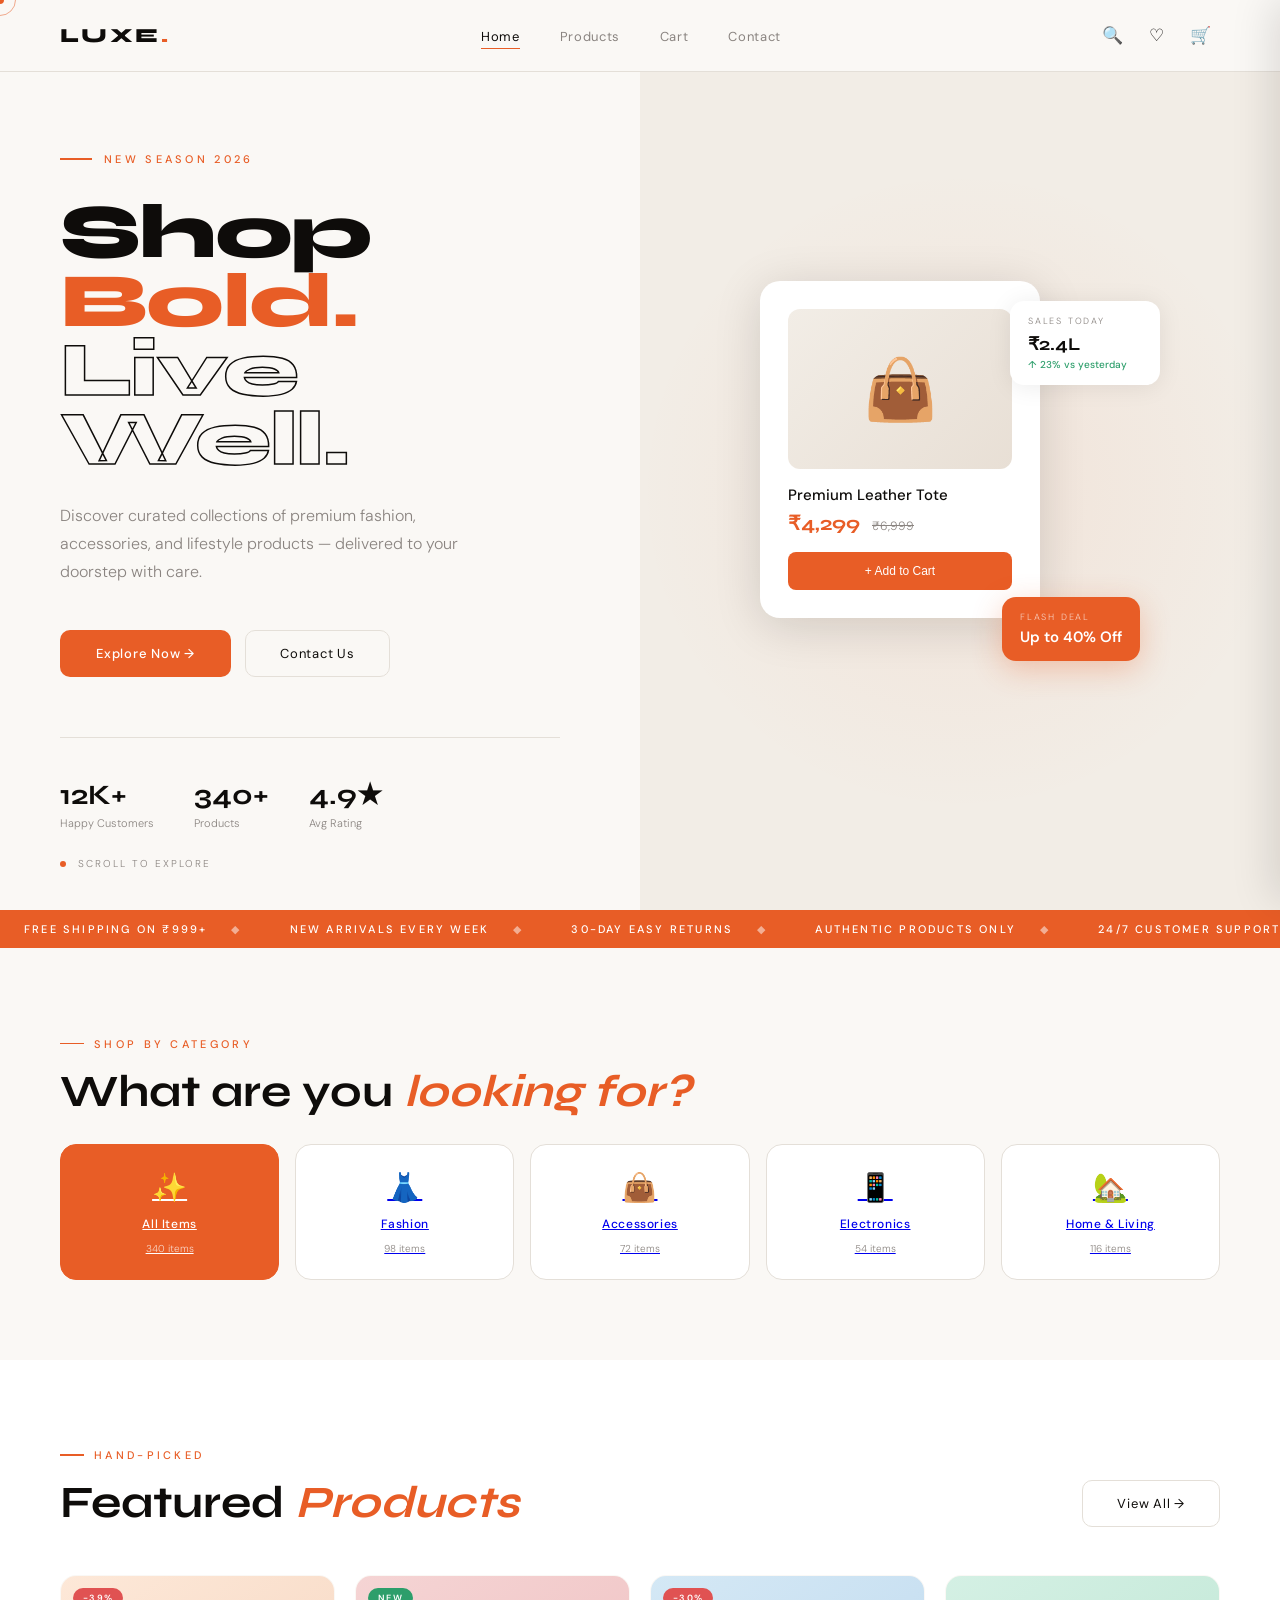
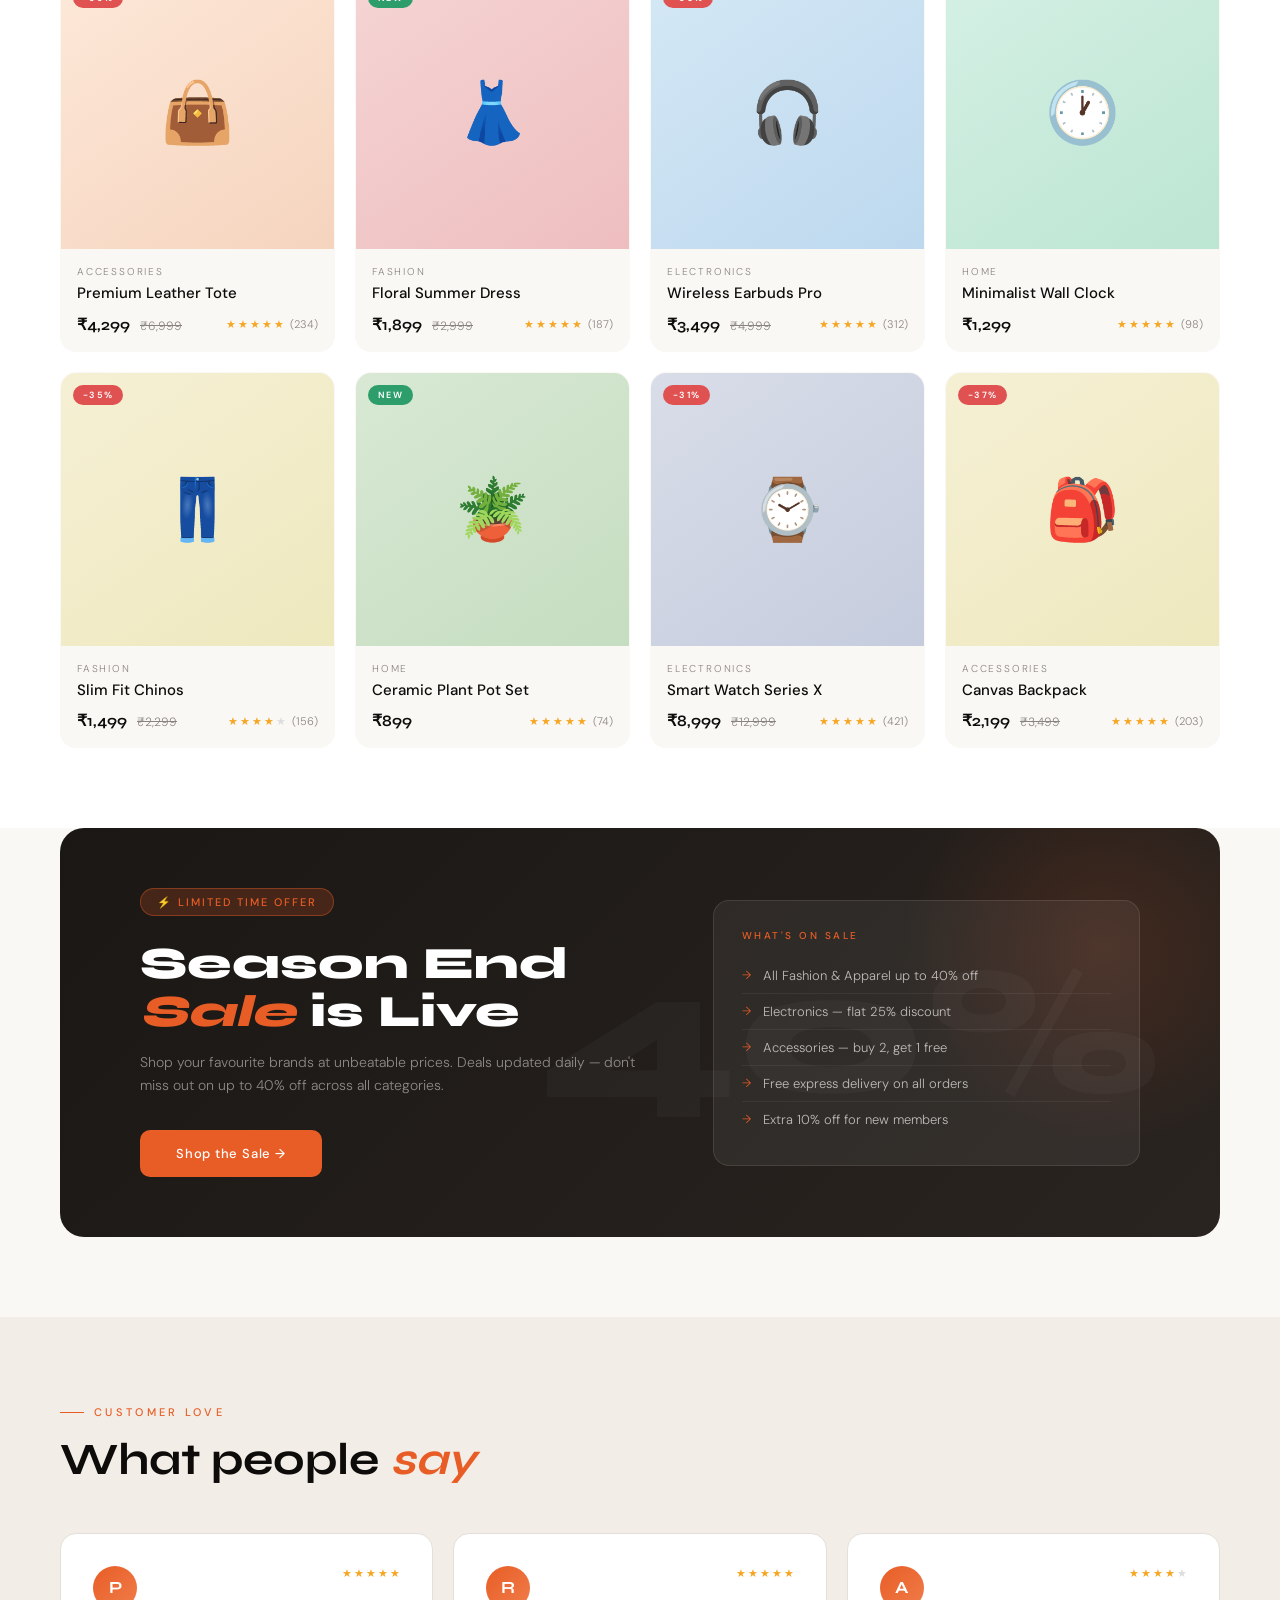
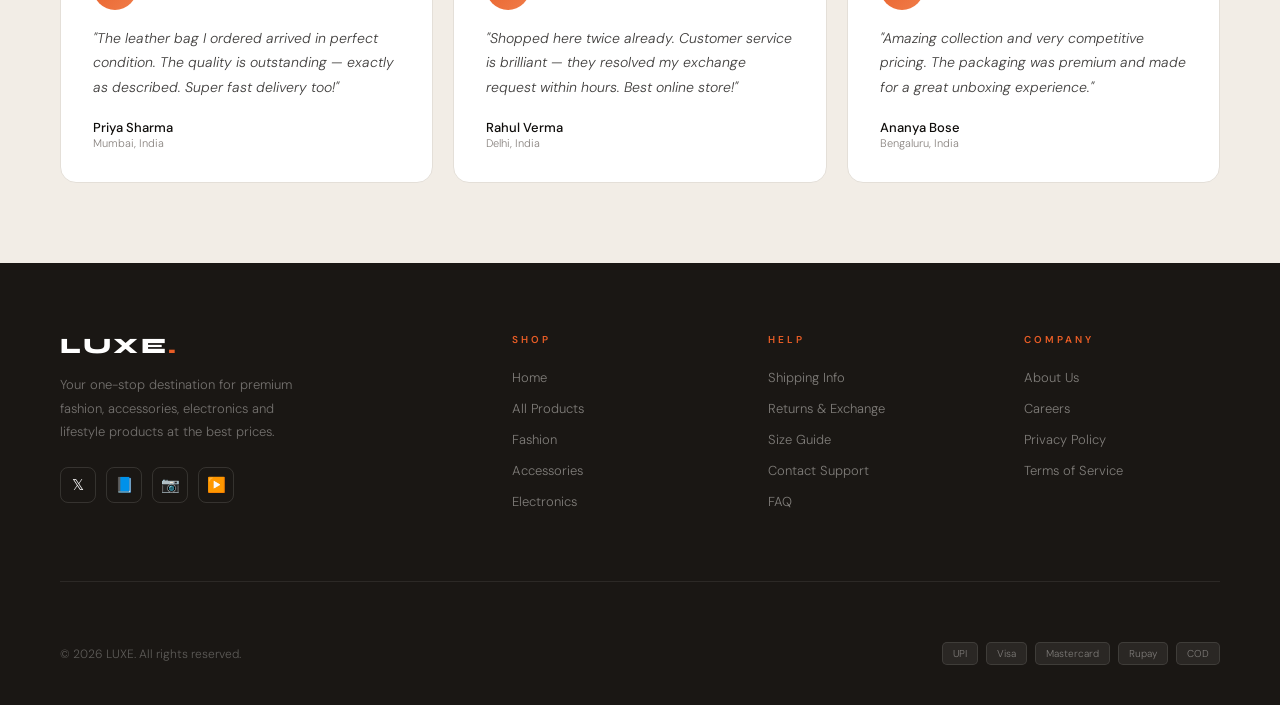
==== commit f7f75765: "Fix stylesheet link from styles.css to style.css" ====
--- a/index.html
+++ b/index.html
@@ -5,7 +5,7 @@
 <meta name="viewport" content="width=device-width,initial-scale=1.0"/>
 <title>LUXE Store — Home</title>
 <link href="https://fonts.googleapis.com/css2?family=Syne:wght@400;600;700;800&family=DM+Sans:ital,wght@0,300;0,400;0,500;1,300&display=swap" rel="stylesheet"/>
-<link rel="stylesheet" href="styles.css"/>
+<link rel="stylesheet" href="style.css"/>
 </head>
 <body>
 
--- a/style.css
+++ b/style.css
@@ -0,0 +1,402 @@
+/* ════════════════════════════════════════
+   ROOT & RESET
+════════════════════════════════════════ */
+*,*::before,*::after{box-sizing:border-box;margin:0;padding:0}
+:root{
+  --ink:#0e0c0a;
+  --paper:#faf8f5;
+  --warm:#f2ede6;
+  --accent:#e85d26;
+  --accent2:#f07d4a;
+  --muted:#8a8480;
+  --border:#e4dfd8;
+  --white:#ffffff;
+  --dark:#1a1714;
+  --success:#2d9e6b;
+  --shadow:0 2px 24px rgba(14,12,10,.08);
+  --shadow-lg:0 8px 48px rgba(14,12,10,.14);
+}
+html{scroll-behavior:smooth}
+body{background:var(--paper);color:var(--ink);font-family:'DM Sans',sans-serif;font-weight:300;overflow-x:hidden;cursor:none;min-height:100vh}
+
+/* ── CURSOR ── */
+#cur,#curR{position:fixed;border-radius:50%;pointer-events:none;z-index:9999;transform:translate(-50%,-50%)}
+#cur{width:8px;height:8px;background:var(--accent);transition:transform .1s}
+#curR{width:32px;height:32px;border:1.5px solid rgba(232,93,38,.5);transition:all .18s ease}
+body:has(a:hover) #curR,body:has(button:hover) #curR,body:has(label:hover) #curR{transform:translate(-50%,-50%) scale(2);border-color:var(--accent);background:rgba(232,93,38,.06)}
+
+/* ── PAGE ENTER ANIMATION ── */
+.page-wrap{animation:pageIn .45s cubic-bezier(.23,1,.32,1)}
+@keyframes pageIn{from{opacity:0;transform:translateY(16px)}to{opacity:1;transform:translateY(0)}}
+
+/* ════════════════════════════════════════
+   NAV
+════════════════════════════════════════ */
+nav{position:fixed;top:0;left:0;right:0;z-index:500;height:72px;display:flex;align-items:center;justify-content:space-between;padding:0 60px;background:rgba(250,248,245,.92);backdrop-filter:blur(20px);-webkit-backdrop-filter:blur(20px);border-bottom:1px solid var(--border);transition:all .3s}
+nav.solid{background:rgba(250,248,245,.99);box-shadow:var(--shadow)}
+.nav-logo{font-family:'Syne',sans-serif;font-size:20px;font-weight:800;letter-spacing:.12em;color:var(--ink);text-decoration:none;cursor:none}
+.nav-logo span{color:var(--accent)}
+.nav-links{display:flex;gap:0;list-style:none}
+.nav-links a{padding:8px 20px;font-size:13px;font-weight:400;letter-spacing:.05em;color:var(--muted);text-decoration:none;cursor:none;transition:color .25s;position:relative}
+.nav-links a::after{content:'';position:absolute;bottom:4px;left:20px;right:20px;height:1.5px;background:var(--accent);transform:scaleX(0);transform-origin:left;transition:transform .25s}
+.nav-links a:hover,.nav-links a.active{color:var(--ink)}
+.nav-links a:hover::after,.nav-links a.active::after{transform:scaleX(1)}
+.nav-right{display:flex;align-items:center;gap:4px}
+.icon-btn{background:none;border:none;cursor:none;width:40px;height:40px;border-radius:10px;display:flex;align-items:center;justify-content:center;font-size:17px;color:var(--ink);transition:background .2s;position:relative}
+.icon-btn:hover{background:var(--warm)}
+.cart-dot{position:absolute;top:6px;right:6px;width:8px;height:8px;background:var(--accent);border-radius:50%;transform:scale(0);transition:transform .3s}
+.cart-dot.has-items{transform:scale(1)}
+
+/* ════════════════════════════════════════
+   CART SIDEBAR
+════════════════════════════════════════ */
+.cart-veil{position:fixed;inset:0;background:rgba(14,12,10,.5);z-index:600;opacity:0;pointer-events:none;transition:opacity .35s;backdrop-filter:blur(3px)}
+.cart-veil.on{opacity:1;pointer-events:all}
+.cart-panel{position:fixed;top:0;right:0;bottom:0;width:420px;background:var(--white);z-index:601;transform:translateX(100%);transition:transform .4s cubic-bezier(.23,1,.32,1);display:flex;flex-direction:column;box-shadow:-8px 0 40px rgba(14,12,10,.12)}
+.cart-panel.on{transform:translateX(0)}
+.cart-top{padding:28px 32px;border-bottom:1px solid var(--border);display:flex;justify-content:space-between;align-items:center}
+.cart-title{font-family:'Syne',sans-serif;font-size:18px;font-weight:700}
+.cart-close{background:none;border:none;font-size:20px;cursor:none;color:var(--muted);transition:color .2s;width:36px;height:36px;display:flex;align-items:center;justify-content:center;border-radius:8px}
+.cart-close:hover{color:var(--ink);background:var(--warm)}
+.cart-items-wrap{flex:1;overflow-y:auto;padding:24px 32px}
+.cart-empty-state{display:flex;flex-direction:column;align-items:center;justify-content:center;height:200px;color:var(--muted);gap:12px}
+.cart-empty-icon{font-size:40px;opacity:.4}
+.cart-empty-txt{font-size:14px}
+.ci{display:flex;gap:14px;margin-bottom:20px;padding-bottom:20px;border-bottom:1px solid var(--border)}
+.ci:last-child{border-bottom:none}
+.ci-img{width:70px;height:80px;background:var(--warm);border-radius:8px;display:flex;align-items:center;justify-content:center;font-size:26px;flex-shrink:0}
+.ci-body{flex:1;min-width:0}
+.ci-name{font-size:14px;font-weight:500;margin-bottom:4px;white-space:nowrap;overflow:hidden;text-overflow:ellipsis}
+.ci-variant{font-size:11px;color:var(--muted);margin-bottom:10px}
+.ci-row{display:flex;justify-content:space-between;align-items:center}
+.ci-price{font-size:14px;font-weight:600;color:var(--accent)}
+.qty-ctrl{display:flex;align-items:center;border:1px solid var(--border);border-radius:6px;overflow:hidden}
+.qty-btn{background:none;border:none;width:28px;height:28px;display:flex;align-items:center;justify-content:center;cursor:none;font-size:14px;color:var(--ink);transition:background .2s}
+.qty-btn:hover{background:var(--warm)}
+.qty-num{font-size:13px;font-weight:500;min-width:24px;text-align:center;padding:0 4px}
+.ci-del{background:none;border:none;cursor:none;font-size:14px;color:var(--muted);transition:color .2s;padding:4px}
+.ci-del:hover{color:#e05252}
+.cart-bot{padding:24px 32px;border-top:1px solid var(--border)}
+.cart-subtotal-row{display:flex;justify-content:space-between;margin-bottom:8px;font-size:13px;color:var(--muted)}
+.cart-total-row{display:flex;justify-content:space-between;margin-bottom:20px;font-size:16px;font-weight:600}
+.cart-total-row span:last-child{color:var(--accent)}
+.btn-checkout{width:100%;background:var(--accent);color:var(--white);border:none;padding:16px;font-family:'DM Sans',sans-serif;font-size:13px;font-weight:500;letter-spacing:.08em;cursor:none;border-radius:10px;transition:all .3s;display:flex;align-items:center;justify-content:center;gap:8px}
+.btn-checkout:hover{background:#d44e1e;transform:translateY(-2px);box-shadow:0 8px 24px rgba(232,93,38,.3)}
+.btn-continue{width:100%;background:none;border:1px solid var(--border);color:var(--ink);padding:13px;font-family:'DM Sans',sans-serif;font-size:13px;cursor:none;border-radius:10px;transition:all .3s;margin-top:10px}
+.btn-continue:hover{border-color:var(--accent);color:var(--accent)}
+
+/* ════════════════════════════════════════
+   TOAST
+════════════════════════════════════════ */
+.toast{position:fixed;bottom:32px;left:50%;transform:translateX(-50%) translateY(20px);background:var(--dark);color:var(--white);padding:14px 28px;border-radius:100px;font-size:13px;font-weight:400;letter-spacing:.03em;opacity:0;z-index:800;pointer-events:none;transition:all .35s cubic-bezier(.23,1,.32,1);white-space:nowrap;box-shadow:0 8px 30px rgba(14,12,10,.25);display:flex;align-items:center;gap:8px}
+.toast.show{opacity:1;transform:translateX(-50%) translateY(0)}
+
+/* ════════════════════════════════════════
+   SHARED UTILITIES
+════════════════════════════════════════ */
+.btn-primary{display:inline-flex;align-items:center;gap:8px;background:var(--accent);color:var(--white);border:none;padding:15px 36px;font-family:'DM Sans',sans-serif;font-size:13px;font-weight:500;letter-spacing:.06em;cursor:none;border-radius:10px;transition:all .3s;text-decoration:none}
+.btn-primary:hover{background:#d44e1e;transform:translateY(-2px);box-shadow:0 8px 28px rgba(232,93,38,.3)}
+.btn-secondary{display:inline-flex;align-items:center;gap:8px;background:none;border:1.5px solid var(--border);color:var(--ink);padding:14px 34px;font-family:'DM Sans',sans-serif;font-size:13px;font-weight:400;letter-spacing:.06em;cursor:none;border-radius:10px;transition:all .3s;text-decoration:none}
+.btn-secondary:hover{border-color:var(--accent);color:var(--accent)}
+.section-label{display:inline-flex;align-items:center;gap:10px;font-size:11px;letter-spacing:.3em;text-transform:uppercase;color:var(--accent);font-weight:500;margin-bottom:16px}
+.section-label::before{content:'';width:24px;height:1.5px;background:var(--accent)}
+.section-title{font-family:'Syne',sans-serif;font-size:clamp(32px,3.5vw,52px);font-weight:700;line-height:1.1;color:var(--ink)}
+.section-title em{font-style:italic;color:var(--accent)}
+.reveal{opacity:0;transform:translateY(24px);transition:opacity .65s ease,transform .65s ease}
+.reveal.on{opacity:1;transform:translateY(0)}
+.tag{display:inline-block;background:var(--accent);color:var(--white);font-size:9px;font-weight:600;letter-spacing:.15em;text-transform:uppercase;padding:4px 10px;border-radius:100px}
+.tag.sale{background:#e05252}
+.tag.new{background:var(--success)}
+.rating{display:flex;gap:2px;align-items:center}
+.star{font-size:11px;color:#f5a623}
+.star.e{color:#ddd}
+.star-count{font-size:11px;color:var(--muted);margin-left:4px}
+
+/* ════════════════════════════════════════
+   PRODUCT CARD  (shared by home + products)
+════════════════════════════════════════ */
+.prod-card{background:var(--paper);border-radius:16px;overflow:hidden;transition:all .35s cubic-bezier(.23,1,.32,1);cursor:none;border:1px solid transparent}
+.prod-card:hover{transform:translateY(-6px);box-shadow:var(--shadow-lg);border-color:var(--border)}
+.prod-img{position:relative;padding-top:100%;overflow:hidden}
+.prod-img-bg{position:absolute;inset:0;display:flex;align-items:center;justify-content:center;font-size:60px;transition:transform .5s ease}
+.prod-card:hover .prod-img-bg{transform:scale(1.06)}
+.bg-peach{background:linear-gradient(145deg,#fde8d8,#f5d4be)}
+.bg-mint{background:linear-gradient(145deg,#d4f0e4,#bce5d2)}
+.bg-sky{background:linear-gradient(145deg,#d4e8f5,#bdd8ee)}
+.bg-lav{background:linear-gradient(145deg,#e8d4f5,#d8beee)}
+.bg-sun{background:linear-gradient(145deg,#f5f0d4,#eee8be)}
+.bg-rose{background:linear-gradient(145deg,#f5d4d4,#eebebf)}
+.bg-sage{background:linear-gradient(145deg,#d8e8d4,#c5ddc0)}
+.bg-slate{background:linear-gradient(145deg,#d8dde8,#c5ccdd)}
+.prod-badges{position:absolute;top:12px;left:12px;display:flex;flex-direction:column;gap:6px}
+.prod-actions{position:absolute;top:12px;right:12px;display:flex;flex-direction:column;gap:8px;opacity:0;transform:translateX(8px);transition:all .3s}
+.prod-card:hover .prod-actions{opacity:1;transform:translateX(0)}
+.prod-action-btn{width:34px;height:34px;background:var(--white);border:none;border-radius:8px;display:flex;align-items:center;justify-content:center;font-size:14px;cursor:none;transition:all .2s;box-shadow:var(--shadow)}
+.prod-action-btn:hover{background:var(--accent);color:var(--white)}
+.prod-info{padding:16px}
+.prod-cat{font-size:10px;letter-spacing:.18em;text-transform:uppercase;color:var(--muted);margin-bottom:6px}
+.prod-name{font-size:15px;font-weight:500;margin-bottom:10px;line-height:1.3}
+.prod-bottom{display:flex;justify-content:space-between;align-items:center}
+.prod-price-block .price{font-size:16px;font-weight:600;color:var(--ink);font-family:'Syne',sans-serif}
+.prod-price-block .old-price{font-size:12px;color:var(--muted);text-decoration:line-through;margin-left:6px}
+.add-cart-btn{background:var(--ink);color:var(--white);border:none;width:34px;height:34px;border-radius:8px;font-size:16px;cursor:none;transition:all .3s;display:flex;align-items:center;justify-content:center}
+.add-cart-btn:hover{background:var(--accent);transform:scale(1.1)}
+
+/* ════════════════════════════════════════
+   FOOTER
+════════════════════════════════════════ */
+footer{background:var(--dark);color:var(--white);padding:70px 60px 40px}
+.footer-grid{display:grid;grid-template-columns:2fr 1fr 1fr 1fr;gap:60px;margin-bottom:60px;padding-bottom:60px;border-bottom:1px solid rgba(250,248,245,.08)}
+.footer-brand-name{font-family:'Syne',sans-serif;font-size:22px;font-weight:800;letter-spacing:.1em;margin-bottom:14px}
+.footer-brand-name span{color:var(--accent)}
+.footer-desc{font-size:13px;color:rgba(250,248,245,.4);line-height:1.8;max-width:260px;margin-bottom:24px}
+.footer-col-title{font-size:10px;letter-spacing:.3em;text-transform:uppercase;color:var(--accent);font-weight:600;margin-bottom:20px}
+.footer-links{list-style:none}
+.footer-links li{margin-bottom:10px}
+.footer-links a{font-size:13px;color:rgba(250,248,245,.45);text-decoration:none;cursor:none;transition:color .2s}
+.footer-links a:hover{color:var(--white)}
+.footer-socials{display:flex;gap:10px}
+.fsoc{width:36px;height:36px;border:1px solid rgba(250,248,245,.12);border-radius:8px;display:flex;align-items:center;justify-content:center;font-size:15px;cursor:none;transition:all .3s}
+.fsoc:hover{border-color:var(--accent);background:rgba(232,93,38,.15)}
+.footer-bottom{display:flex;justify-content:space-between;align-items:center}
+.footer-copy{font-size:12px;color:rgba(250,248,245,.3)}
+.footer-pay{display:flex;gap:8px}
+.pay-tag{background:rgba(250,248,245,.07);border:1px solid rgba(250,248,245,.1);border-radius:5px;padding:4px 10px;font-size:10px;color:rgba(250,248,245,.4)}
+
+/* ════════════════════════════════════════
+   HOME PAGE STYLES
+════════════════════════════════════════ */
+.hero{min-height:100vh;display:grid;grid-template-columns:1fr 1fr;padding-top:72px;overflow:hidden;position:relative}
+.hero-left{display:flex;flex-direction:column;justify-content:center;padding:80px 80px 80px 60px;background:var(--paper)}
+.hero-eyebrow{display:flex;align-items:center;gap:12px;font-size:11px;letter-spacing:.3em;text-transform:uppercase;color:var(--accent);font-weight:500;margin-bottom:32px;animation:fadeUp .7s ease .2s both}
+.hero-eyebrow-line{width:32px;height:1.5px;background:var(--accent)}
+.hero-h1{font-family:'Syne',sans-serif;font-size:clamp(56px,6vw,92px);font-weight:800;line-height:.9;letter-spacing:-.02em;margin-bottom:28px;animation:fadeUp .8s ease .4s both}
+.hero-h1 .outline{-webkit-text-stroke:1.5px var(--ink);color:transparent}
+.hero-h1 .accent{color:var(--accent)}
+.hero-p{font-size:16px;line-height:1.75;color:var(--muted);max-width:420px;margin-bottom:44px;animation:fadeUp .8s ease .6s both}
+.hero-btns{display:flex;gap:14px;animation:fadeUp .8s ease .8s both}
+.hero-stats{display:flex;gap:40px;margin-top:60px;padding-top:40px;border-top:1px solid var(--border);animation:fadeUp .8s ease 1s both}
+.hs-num{font-family:'Syne',sans-serif;font-size:28px;font-weight:700;color:var(--ink)}
+.hs-label{font-size:11px;color:var(--muted);margin-top:4px}
+.hero-right{background:var(--warm);position:relative;overflow:hidden;display:flex;align-items:center;justify-content:center}
+.hero-bg-shape{position:absolute;width:700px;height:700px;border-radius:50%;background:radial-gradient(circle,rgba(232,93,38,.07),transparent 65%);top:50%;left:50%;transform:translate(-50%,-50%)}
+.hero-product-display{position:relative;width:440px;height:500px}
+.hero-main-card{position:absolute;top:40px;left:20px;width:280px;background:var(--white);border-radius:20px;padding:28px;box-shadow:var(--shadow-lg);animation:heroCardIn .9s ease .3s both}
+@keyframes heroCardIn{from{opacity:0;transform:translateY(30px) rotate(-3deg)}to{opacity:1;transform:translateY(0) rotate(0deg)}}
+.hero-card-img{width:100%;height:160px;background:linear-gradient(135deg,#f2ede6,#e8dfd5);border-radius:12px;display:flex;align-items:center;justify-content:center;font-size:60px;margin-bottom:16px}
+.hero-card-name{font-size:15px;font-weight:500;margin-bottom:6px}
+.hero-card-price{font-size:20px;font-weight:700;color:var(--accent);font-family:'Syne',sans-serif}
+.hero-card-old{font-size:12px;color:var(--muted);text-decoration:line-through;margin-left:8px}
+.hero-add-btn{width:100%;margin-top:16px;background:var(--accent);color:var(--white);border:none;padding:12px;border-radius:8px;font-size:12px;font-weight:500;cursor:none;transition:all .3s}
+.hero-add-btn:hover{background:#d44e1e}
+.hero-float-1{position:absolute;right:20px;top:60px;background:var(--white);border-radius:14px;padding:14px 18px;box-shadow:var(--shadow);min-width:150px;animation:heroFloat1In .9s ease .6s both}
+@keyframes heroFloat1In{from{opacity:0;transform:translateX(20px)}to{opacity:1;transform:translateX(0)}}
+.hf-label{font-size:9px;letter-spacing:.2em;text-transform:uppercase;color:var(--muted);margin-bottom:6px}
+.hf-val{font-family:'Syne',sans-serif;font-size:18px;font-weight:700;color:var(--ink)}
+.hf-sub{font-size:10px;color:var(--success);margin-top:3px;font-weight:500}
+.hero-float-2{position:absolute;right:40px;bottom:80px;background:var(--accent);border-radius:14px;padding:14px 18px;box-shadow:0 8px 30px rgba(232,93,38,.3);animation:heroFloat2In .9s ease .9s both}
+@keyframes heroFloat2In{from{opacity:0;transform:translateY(20px)}to{opacity:1;transform:translateY(0)}}
+.hf2-label{font-size:9px;letter-spacing:.2em;text-transform:uppercase;color:rgba(255,255,255,.7);margin-bottom:4px}
+.hf2-val{font-size:15px;font-weight:600;color:var(--white)}
+.hero-scroll-hint{position:absolute;bottom:40px;left:60px;display:flex;align-items:center;gap:12px;font-size:10px;letter-spacing:.2em;text-transform:uppercase;color:var(--muted);animation:fadeUp .8s ease 1.2s both}
+.scroll-dot{width:6px;height:6px;background:var(--accent);border-radius:50%;animation:blink 1.6s ease infinite}
+@keyframes blink{0%,100%{opacity:1}50%{opacity:.3}}
+@keyframes fadeUp{from{opacity:0;transform:translateY(20px)}to{opacity:1;transform:translateY(0)}}
+.ticker-bar{background:var(--accent);color:var(--white);padding:12px 0;overflow:hidden}
+.ticker-inner{display:flex;animation:tickerMove 20s linear infinite;white-space:nowrap}
+.ticker-item{display:flex;align-items:center;gap:24px;padding:0 24px;font-size:11px;letter-spacing:.2em;text-transform:uppercase;font-weight:500;flex-shrink:0}
+.ticker-sep{opacity:.5}
+@keyframes tickerMove{from{transform:translateX(0)}to{transform:translateX(-50%)}}
+.cats-section{padding:80px 0}
+.cats-scroll{display:grid;grid-template-columns:repeat(5,1fr);gap:16px;padding:0 60px}
+.cat-pill{background:var(--white);border:1px solid var(--border);border-radius:16px;padding:24px 20px;text-align:center;cursor:none;transition:all .3s;display:flex;flex-direction:column;align-items:center;gap:10px}
+.cat-pill:hover{border-color:var(--accent);box-shadow:var(--shadow);transform:translateY(-4px)}
+.cat-pill.active{background:var(--accent);border-color:var(--accent);color:var(--white)}
+.cat-icon{font-size:28px}
+.cat-name{font-size:12px;font-weight:500;letter-spacing:.05em}
+.cat-count{font-size:10px;color:var(--muted)}
+.cat-pill.active .cat-count{color:rgba(255,255,255,.75)}
+.home-products-section{padding:80px 60px;background:var(--white)}
+.products-header{display:flex;justify-content:space-between;align-items:flex-end;margin-bottom:48px}
+.product-grid{display:grid;grid-template-columns:repeat(4,1fr);gap:20px}
+.promo-banner{margin:0 60px 80px;border-radius:24px;background:linear-gradient(135deg,var(--dark) 0%,#2a2420 100%);padding:60px 80px;display:grid;grid-template-columns:1.2fr 1fr;gap:60px;align-items:center;position:relative;overflow:hidden}
+.promo-banner::before{content:'';position:absolute;right:-80px;top:-80px;width:400px;height:400px;border-radius:50%;background:radial-gradient(circle,rgba(232,93,38,.15),transparent 70%)}
+.promo-left,.promo-right{position:relative;z-index:2}
+.promo-chip{display:inline-flex;align-items:center;gap:8px;background:rgba(232,93,38,.2);border:1px solid rgba(232,93,38,.4);border-radius:100px;padding:6px 16px;font-size:11px;letter-spacing:.18em;text-transform:uppercase;color:var(--accent);font-weight:500;margin-bottom:24px}
+.promo-h2{font-family:'Syne',sans-serif;font-size:clamp(32px,3.5vw,52px);font-weight:800;line-height:1.05;color:var(--white);margin-bottom:16px}
+.promo-h2 em{font-style:italic;color:var(--accent)}
+.promo-p{font-size:14px;color:rgba(250,248,245,.5);line-height:1.7;margin-bottom:32px}
+.promo-offer-box{background:rgba(250,248,245,.06);border:1px solid rgba(250,248,245,.1);border-radius:16px;padding:28px}
+.promo-offer-title{font-size:10px;letter-spacing:.25em;text-transform:uppercase;color:var(--accent);margin-bottom:16px;font-weight:500}
+.promo-offer-list{list-style:none}
+.promo-offer-list li{display:flex;align-items:center;gap:12px;font-size:13px;color:rgba(250,248,245,.7);padding:9px 0;border-bottom:1px solid rgba(250,248,245,.06)}
+.promo-offer-list li:last-child{border-bottom:none}
+.promo-offer-list li::before{content:'→';color:var(--accent);font-size:12px}
+.promo-num{position:absolute;right:60px;top:50%;transform:translateY(-50%);font-family:'Syne',sans-serif;font-size:180px;font-weight:800;color:rgba(250,248,245,.03);line-height:1;pointer-events:none}
+.testi-section{padding:80px 60px;background:var(--warm)}
+.testi-grid{display:grid;grid-template-columns:repeat(3,1fr);gap:20px;margin-top:48px}
+.testi-card{background:var(--white);border-radius:16px;padding:32px;border:1px solid var(--border)}
+.testi-top{display:flex;justify-content:space-between;align-items:flex-start;margin-bottom:16px}
+.testi-av{width:44px;height:44px;border-radius:50%;background:linear-gradient(135deg,var(--accent),var(--accent2));display:flex;align-items:center;justify-content:center;font-family:'Syne',sans-serif;font-size:17px;font-weight:700;color:var(--white)}
+.testi-text{font-size:14px;line-height:1.75;color:var(--ink);font-style:italic;margin-bottom:20px;opacity:.8}
+.testi-author{font-size:13px;font-weight:500}
+.testi-loc{font-size:11px;color:var(--muted)}
+
+/* ════════════════════════════════════════
+   PRODUCTS PAGE STYLES
+════════════════════════════════════════ */
+.page-hero{padding-top:72px;background:var(--dark);padding-bottom:50px;padding-left:60px;padding-right:60px;padding-top:calc(72px + 50px);color:var(--white)}
+.page-hero h1{font-family:'Syne',sans-serif;font-size:clamp(36px,4vw,60px);font-weight:800;margin-bottom:12px}
+.page-hero p{font-size:15px;color:rgba(250,248,245,.5);max-width:500px}
+.page-hero .section-label{color:rgba(232,93,38,.9)}
+.products-layout{display:grid;grid-template-columns:260px 1fr;gap:32px;padding:40px 60px 80px;align-items:start}
+.filter-sidebar{background:var(--white);border-radius:16px;padding:28px;border:1px solid var(--border);position:sticky;top:90px}
+.filter-title{font-family:'Syne',sans-serif;font-size:16px;font-weight:700;margin-bottom:24px;display:flex;justify-content:space-between;align-items:center}
+.filter-clear{font-size:11px;color:var(--accent);cursor:none;background:none;border:none;font-family:'DM Sans',sans-serif;font-weight:500;letter-spacing:.05em}
+.filter-group{margin-bottom:28px}
+.filter-group-title{font-size:11px;letter-spacing:.2em;text-transform:uppercase;color:var(--muted);font-weight:500;margin-bottom:14px}
+.filter-option{display:flex;align-items:center;gap:10px;margin-bottom:10px;cursor:none}
+.filter-option input[type=checkbox]{width:16px;height:16px;accent-color:var(--accent);cursor:none}
+.filter-option label{font-size:13px;cursor:none;transition:color .2s}
+.filter-option:hover label{color:var(--accent)}
+.price-range{width:100%;accent-color:var(--accent);cursor:none}
+.price-labels{display:flex;justify-content:space-between;font-size:12px;color:var(--muted);margin-top:8px}
+.sort-select{width:100%;padding:10px 14px;border:1px solid var(--border);border-radius:8px;font-family:'DM Sans',sans-serif;font-size:13px;background:var(--paper);color:var(--ink);cursor:none;outline:none;transition:border-color .2s}
+.sort-select:focus{border-color:var(--accent)}
+.products-toolbar{display:flex;justify-content:space-between;align-items:center;margin-bottom:24px}
+.products-count{font-size:13px;color:var(--muted)}
+.view-toggle{display:flex;gap:4px}
+.view-btn{background:none;border:1px solid var(--border);padding:8px 12px;border-radius:7px;cursor:none;font-size:14px;transition:all .2s}
+.view-btn.active,.view-btn:hover{background:var(--accent);border-color:var(--accent);color:var(--white)}
+.all-products-grid{display:grid;grid-template-columns:repeat(3,1fr);gap:20px}
+.all-products-grid.list-view{grid-template-columns:1fr}
+.all-products-grid.list-view .prod-card{display:grid;grid-template-columns:200px 1fr}
+.all-products-grid.list-view .prod-img{padding-top:0;height:200px}
+.all-products-grid.list-view .prod-info{padding:20px 24px;display:flex;flex-direction:column;justify-content:center}
+.all-products-grid.list-view .prod-name{font-size:18px}
+.pagination{display:flex;gap:8px;justify-content:center;margin-top:40px;align-items:center}
+.page-btn{width:36px;height:36px;border:1px solid var(--border);background:none;border-radius:8px;cursor:none;font-size:13px;transition:all .2s;display:flex;align-items:center;justify-content:center}
+.page-btn.active,.page-btn:hover{background:var(--accent);border-color:var(--accent);color:var(--white)}
+
+/* ════════════════════════════════════════
+   PRODUCT DETAIL STYLES
+════════════════════════════════════════ */
+.detail-page{padding-top:72px;min-height:100vh;padding-bottom:80px}
+.breadcrumb{display:flex;align-items:center;gap:8px;padding:24px 60px;font-size:12px;color:var(--muted)}
+.breadcrumb a{color:var(--muted);text-decoration:none;cursor:none;transition:color .2s}
+.breadcrumb a:hover{color:var(--accent)}
+.breadcrumb-sep{color:var(--border)}
+.detail-grid{display:grid;grid-template-columns:1fr 1fr;gap:60px;padding:0 60px;align-items:start}
+.detail-images{position:sticky;top:90px}
+.detail-main-img{background:var(--warm);border-radius:20px;height:480px;display:flex;align-items:center;justify-content:center;font-size:100px;margin-bottom:16px;transition:background .3s}
+.detail-thumbs{display:grid;grid-template-columns:repeat(4,1fr);gap:10px}
+.detail-thumb{background:var(--warm);border-radius:10px;height:80px;display:flex;align-items:center;justify-content:center;font-size:28px;cursor:none;border:2px solid transparent;transition:all .2s}
+.detail-thumb.active,.detail-thumb:hover{border-color:var(--accent)}
+.detail-badges{display:flex;gap:8px;margin-bottom:16px}
+.detail-name{font-family:'Syne',sans-serif;font-size:clamp(28px,3vw,40px);font-weight:700;line-height:1.15;margin-bottom:12px}
+.detail-rating-row{display:flex;align-items:center;gap:16px;margin-bottom:20px;padding-bottom:20px;border-bottom:1px solid var(--border)}
+.review-count{font-size:13px;color:var(--muted)}
+.in-stock{display:flex;align-items:center;gap:6px;font-size:12px;color:var(--success);font-weight:500}
+.stock-dot{width:6px;height:6px;background:var(--success);border-radius:50%}
+.detail-price-block{margin-bottom:24px}
+.detail-price{font-family:'Syne',sans-serif;font-size:36px;font-weight:700;color:var(--ink)}
+.detail-old-price{font-size:16px;color:var(--muted);text-decoration:line-through;margin-left:10px}
+.detail-discount{display:inline-block;background:rgba(232,93,38,.12);color:var(--accent);font-size:13px;font-weight:600;padding:4px 10px;border-radius:100px;margin-left:10px}
+.detail-desc{font-size:14px;line-height:1.8;color:var(--muted);margin-bottom:28px}
+.option-group{margin-bottom:20px}
+.option-label{font-size:12px;font-weight:500;letter-spacing:.1em;text-transform:uppercase;margin-bottom:12px;color:var(--ink)}
+.size-options{display:flex;gap:8px;flex-wrap:wrap}
+.size-opt{width:44px;height:44px;border:1.5px solid var(--border);border-radius:8px;display:flex;align-items:center;justify-content:center;font-size:13px;cursor:none;transition:all .2s;background:none;font-family:'DM Sans',sans-serif}
+.size-opt:hover,.size-opt.active{border-color:var(--accent);background:var(--accent);color:var(--white)}
+.qty-selector{display:flex;align-items:center;border:1.5px solid var(--border);border-radius:10px;overflow:hidden;width:fit-content}
+.qs-btn{background:none;border:none;width:44px;height:44px;display:flex;align-items:center;justify-content:center;cursor:none;font-size:18px;transition:background .2s;color:var(--ink)}
+.qs-btn:hover{background:var(--warm)}
+.qs-val{font-size:15px;font-weight:500;min-width:40px;text-align:center}
+.detail-actions{display:flex;gap:12px;margin-top:28px}
+.btn-add-to-cart{flex:1;background:var(--accent);color:var(--white);border:none;padding:17px 28px;border-radius:10px;font-family:'DM Sans',sans-serif;font-size:14px;font-weight:500;cursor:none;transition:all .3s;display:flex;align-items:center;justify-content:center;gap:8px}
+.btn-add-to-cart:hover{background:#d44e1e;transform:translateY(-2px);box-shadow:0 8px 28px rgba(232,93,38,.3)}
+.btn-wishlist{width:52px;height:52px;border:1.5px solid var(--border);background:none;border-radius:10px;display:flex;align-items:center;justify-content:center;font-size:20px;cursor:none;transition:all .3s}
+.btn-wishlist:hover{border-color:var(--accent);background:rgba(232,93,38,.06)}
+.detail-meta{margin-top:28px;padding-top:28px;border-top:1px solid var(--border)}
+.meta-row{display:flex;align-items:center;gap:12px;margin-bottom:12px;font-size:13px;color:var(--muted)}
+.meta-icon{font-size:16px}
+.meta-strong{color:var(--ink);font-weight:500}
+
+/* ════════════════════════════════════════
+   CART PAGE STYLES
+════════════════════════════════════════ */
+.cart-page-header{background:var(--dark);padding:calc(72px + 50px) 60px 44px;color:var(--white)}
+.cart-page-header h1{font-family:'Syne',sans-serif;font-size:clamp(32px,4vw,52px);font-weight:800;margin-bottom:8px}
+.cart-page-header p{font-size:14px;color:rgba(250,248,245,.5)}
+.cart-page-layout{display:grid;grid-template-columns:1fr 380px;gap:32px;padding:40px 60px 80px}
+.cart-page-items{background:var(--white);border-radius:20px;padding:32px;border:1px solid var(--border)}
+.cart-page-item{display:grid;grid-template-columns:100px 1fr auto;gap:20px;align-items:center;padding:20px 0;border-bottom:1px solid var(--border)}
+.cart-page-item:last-child{border-bottom:none}
+.cpi-img{width:100px;height:110px;border-radius:12px;background:var(--warm);display:flex;align-items:center;justify-content:center;font-size:36px}
+.cpi-info .item-name{font-size:16px;font-weight:500;margin-bottom:6px}
+.cpi-info .item-cat{font-size:11px;text-transform:uppercase;letter-spacing:.1em;color:var(--muted);margin-bottom:8px}
+.cpi-info .cpi-variant{font-size:12px;color:var(--muted)}
+.cpi-right{display:flex;flex-direction:column;align-items:flex-end;gap:12px}
+.cpi-price{font-family:'Syne',sans-serif;font-size:18px;font-weight:700;color:var(--ink)}
+.cpi-remove{background:none;border:none;font-size:12px;color:var(--muted);cursor:none;text-decoration:underline;transition:color .2s}
+.cpi-remove:hover{color:#e05252}
+.cart-empty-page{text-align:center;padding:80px 40px}
+.cart-empty-page .icon{font-size:64px;margin-bottom:20px;opacity:.3}
+.cart-empty-page h2{font-family:'Syne',sans-serif;font-size:24px;font-weight:700;margin-bottom:12px}
+.cart-empty-page p{font-size:14px;color:var(--muted);margin-bottom:28px}
+.order-summary{background:var(--white);border-radius:20px;padding:32px;border:1px solid var(--border);position:sticky;top:90px}
+.order-summary h3{font-family:'Syne',sans-serif;font-size:18px;font-weight:700;margin-bottom:24px}
+.summary-row{display:flex;justify-content:space-between;font-size:14px;margin-bottom:12px;color:var(--muted)}
+.summary-row.total{font-size:18px;font-weight:700;color:var(--ink);padding-top:16px;border-top:1px solid var(--border);margin-top:4px}
+.summary-row.total span:last-child{color:var(--accent)}
+.coupon-row{display:flex;gap:8px;margin:20px 0}
+.coupon-input{flex:1;padding:11px 14px;border:1.5px solid var(--border);border-radius:8px;font-family:'DM Sans',sans-serif;font-size:13px;background:var(--paper);outline:none;transition:border-color .3s}
+.coupon-input:focus{border-color:var(--accent)}
+.coupon-btn{background:var(--ink);color:var(--white);border:none;padding:11px 20px;border-radius:8px;font-size:12px;cursor:none;transition:background .3s;font-family:'DM Sans',sans-serif;white-space:nowrap}
+.coupon-btn:hover{background:var(--accent)}
+.secure-badges{display:flex;justify-content:center;gap:16px;margin-top:20px;padding-top:20px;border-top:1px solid var(--border)}
+.sec-badge{font-size:11px;color:var(--muted);display:flex;align-items:center;gap:5px}
+
+/* ════════════════════════════════════════
+   CONTACT PAGE STYLES
+════════════════════════════════════════ */
+.contact-layout{display:grid;grid-template-columns:1fr 1.4fr;gap:48px;padding:60px 60px 80px;align-items:start}
+.contact-info-card{background:var(--white);border-radius:16px;padding:32px;border:1px solid var(--border);margin-bottom:20px}
+.contact-info-card h3{font-family:'Syne',sans-serif;font-size:16px;font-weight:700;margin-bottom:16px;display:flex;align-items:center;gap:10px}
+.ci-icon-box{width:36px;height:36px;background:rgba(232,93,38,.1);border-radius:8px;display:flex;align-items:center;justify-content:center;font-size:16px}
+.contact-info-card p,.contact-info-card a{font-size:14px;color:var(--muted);line-height:1.7;text-decoration:none;transition:color .2s}
+.contact-info-card a:hover{color:var(--accent)}
+.contact-hours{display:grid;gap:8px;margin-top:4px}
+.ch-row{display:flex;justify-content:space-between;font-size:13px}
+.ch-day{color:var(--muted)}
+.ch-time{color:var(--ink);font-weight:500}
+.social-links{display:flex;gap:10px;margin-top:16px}
+.social-btn{width:40px;height:40px;border:1px solid var(--border);border-radius:10px;display:flex;align-items:center;justify-content:center;font-size:16px;cursor:none;text-decoration:none;transition:all .3s}
+.social-btn:hover{border-color:var(--accent);background:rgba(232,93,38,.06);transform:translateY(-2px)}
+.contact-form-wrap{background:var(--white);border-radius:20px;padding:40px;border:1px solid var(--border);box-shadow:var(--shadow)}
+.contact-form-wrap h2{font-family:'Syne',sans-serif;font-size:22px;font-weight:700;margin-bottom:8px}
+.contact-form-wrap>p{font-size:14px;color:var(--muted);margin-bottom:28px}
+.form-row{display:grid;grid-template-columns:1fr 1fr;gap:16px;margin-bottom:0}
+.form-group{margin-bottom:16px}
+.form-label{display:block;font-size:12px;font-weight:500;letter-spacing:.08em;text-transform:uppercase;color:var(--ink);margin-bottom:8px}
+.form-input,.form-textarea,.form-select{width:100%;padding:13px 16px;border:1.5px solid var(--border);border-radius:10px;font-family:'DM Sans',sans-serif;font-size:14px;background:var(--paper);color:var(--ink);outline:none;transition:all .3s;resize:vertical}
+.form-input:focus,.form-textarea:focus,.form-select:focus{border-color:var(--accent);background:var(--white);box-shadow:0 0 0 3px rgba(232,93,38,.08)}
+.form-textarea{min-height:120px}
+.form-select{cursor:none}
+.form-input.error,.form-textarea.error{border-color:#e05252;background:rgba(224,82,82,.04)}
+.error-msg{font-size:11px;color:#e05252;margin-top:5px;display:none}
+.form-group.has-error .error-msg{display:block}
+.form-submit{width:100%;background:var(--accent);color:var(--white);border:none;padding:16px;border-radius:10px;font-family:'DM Sans',sans-serif;font-size:14px;font-weight:500;cursor:none;transition:all .3s;display:flex;align-items:center;justify-content:center;gap:8px;margin-top:8px}
+.form-submit:hover{background:#d44e1e;transform:translateY(-2px);box-shadow:0 8px 28px rgba(232,93,38,.3)}
+.success-message{display:none;background:rgba(45,158,107,.1);border:1px solid rgba(45,158,107,.3);border-radius:12px;padding:20px 24px;margin-top:16px;color:var(--success);font-size:14px;line-height:1.6;align-items:center;gap:12px}
+.success-message.show{display:flex}
+.success-icon{font-size:22px}
+.faq-section{padding:80px 60px;background:var(--warm)}
+.faq-grid{display:grid;grid-template-columns:repeat(2,1fr);gap:16px;margin-top:48px}
+.faq-item{background:var(--white);border-radius:14px;padding:24px 28px;border:1px solid var(--border);cursor:none;transition:all .3s}
+.faq-item:hover{border-color:var(--accent);box-shadow:var(--shadow)}
+.faq-q{font-size:15px;font-weight:500;margin-bottom:0;display:flex;justify-content:space-between;align-items:start;gap:12px}
+.faq-icon{font-size:18px;color:var(--accent);flex-shrink:0;transition:transform .3s}
+.faq-item.open .faq-icon{transform:rotate(45deg)}
+.faq-a{font-size:13px;color:var(--muted);line-height:1.7;display:none;margin-top:12px}
+.faq-item.open .faq-a{display:block}
